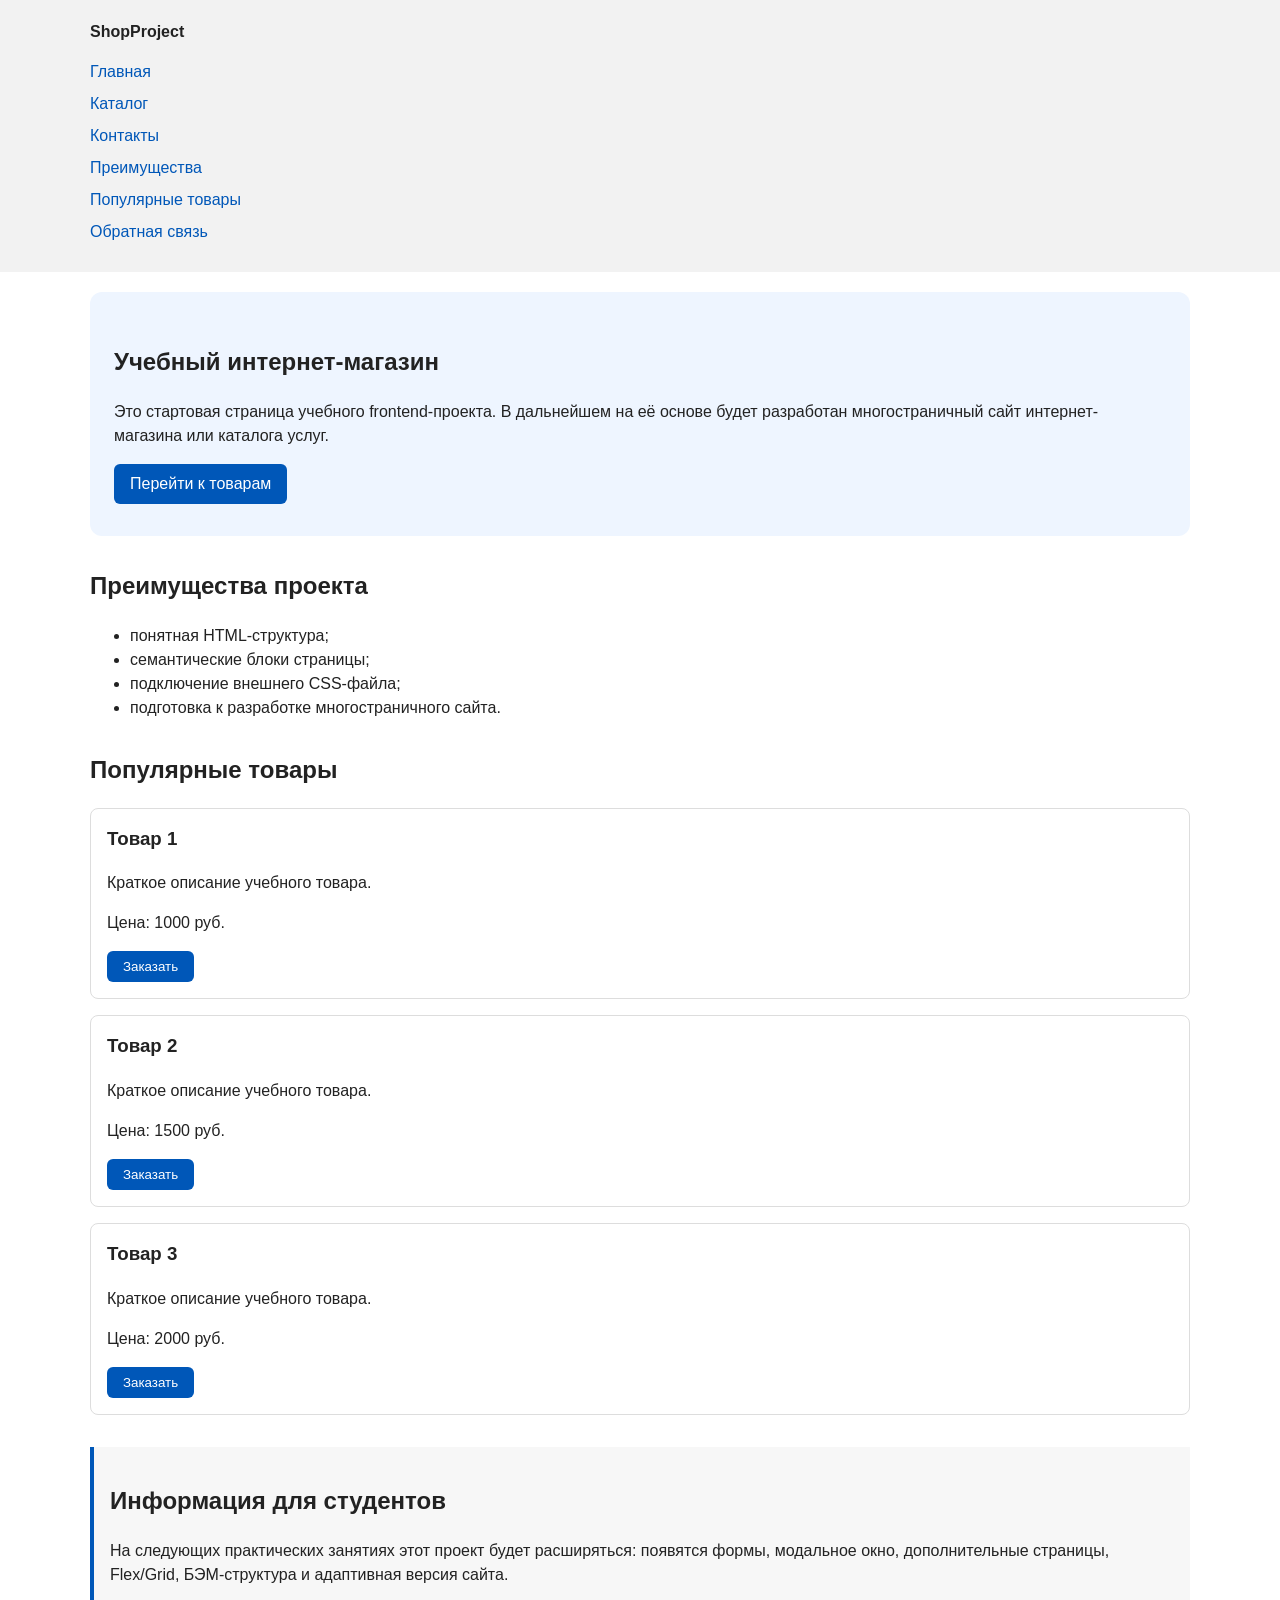
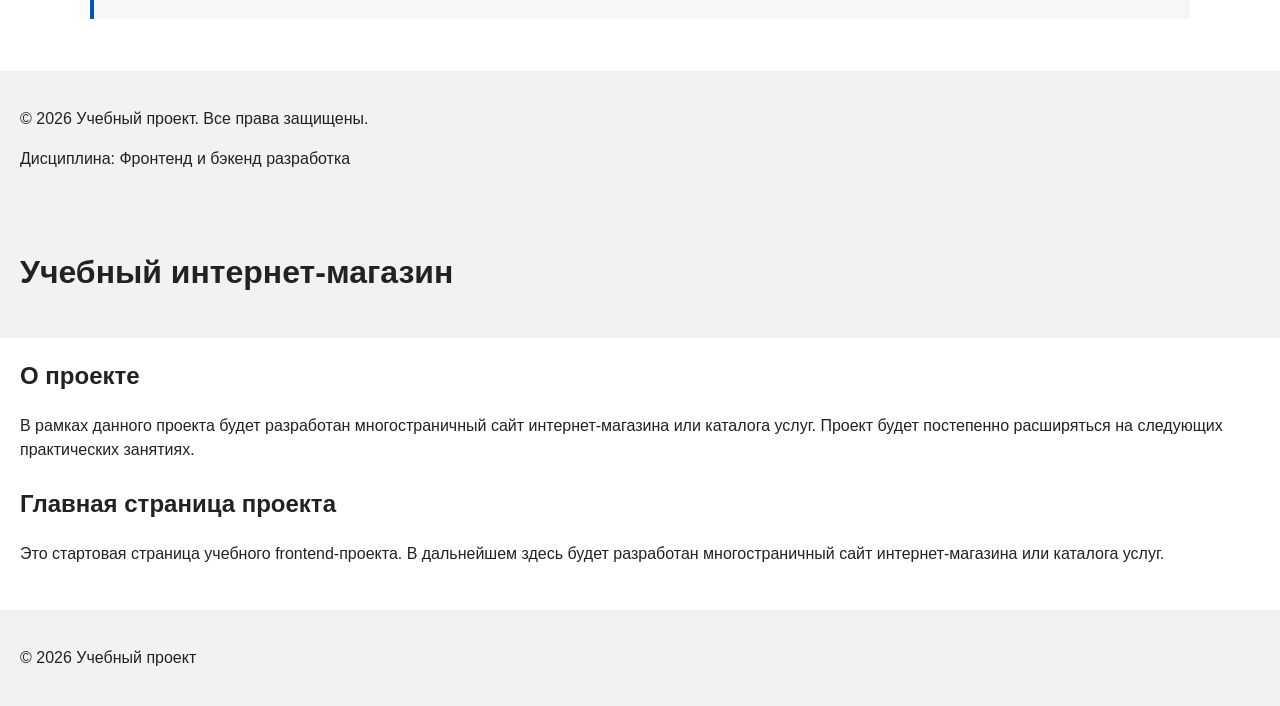
==== index.html @ 88dc31ee "feat: add multi-page structure navigation and anchors" ====
<!DOCTYPE html>
<html lang="ru">
<head>
  <meta charset="UTF-8">
  <meta name="viewport" content="width=device-width, initial-scale=1.0">
  <title>Каталог товаров</title>
  <link rel="stylesheet" href="css/style.css">
  <script src="js/main.js" defer></script>
</head>
<body>
  <header>
  <div class="site-header">
    <a class="site-logo" href="index.html">ShopProject</a>

    <nav class="site-nav" aria-label="Основная навигация">
      <ul class="site-nav__list">
        <li><a href="index.html">Главная</a></li>
        <li><a href="catalog.html">Каталог</a></li>
        <li><a href="contacts.html">Контакты</a></li>
        <li><a href="index.html#advantages">Преимущества</a></li>
        <li><a href="index.html#popular">Популярные товары</a></li>
        <li><a href="index.html#contacts">Обратная связь</a></li>
      </ul>
    </nav>

  </div>
</header>
<main>
  <!-- Основное содержимое страницы -->
   <section class="hero">
  <h1>Учебный интернет-магазин</h1>
  <p>
    Это стартовая страница учебного frontend-проекта.
    В дальнейшем на её основе будет разработан многостраничный сайт
    интернет-магазина или каталога услуг.
  </p>
  <a class="button" href="#popular">Перейти к товарам</a>
</section>
<section class="section" id="advantages">
  <h2>Преимущества проекта</h2>

  <ul class="advantages-list">
    <li>понятная HTML-структура;</li>
    <li>семантические блоки страницы;</li>
    <li>подключение внешнего CSS-файла;</li>
    <li>подготовка к разработке многостраничного сайта.</li>
  </ul>
</section>
<section class="section" id="popular">
  <h2>Популярные товары</h2>

  <article class="product-card">
    <h3>Товар 1</h3>
    <p>Краткое описание учебного товара.</p>
    <p>Цена: 1000 руб.</p>
    <button class="button product-card__button" type="button" data-product="Товар 1">
  Заказать
    </button>
  </article>

  <article class="product-card">
    <h3>Товар 2</h3>
    <p>Краткое описание учебного товара.</p>
    <p>Цена: 1500 руб.</p>
    <button class="button product-card__button" type="button" data-product="Товар 1">
  Заказать
    </button>
  </article>

  <article class="product-card">
    <h3>Товар 3</h3>
    <p>Краткое описание учебного товара.</p>
    <p>Цена: 2000 руб.</p>
    <button class="button product-card__button" type="button" data-product="Товар 1">
  Заказать
    </button>
  </article>
</section>
<aside class="aside-info">
  <h2>Информация для студентов</h2>
  <p>
    На следующих практических занятиях этот проект будет расширяться:
    появятся формы, модальное окно, дополнительные страницы, Flex/Grid,
    БЭМ-структура и адаптивная версия сайта.
  </p>
</aside>


</main>
<footer id="contacts">
  <p>&copy; 2026 Учебный проект. Все права защищены.</p>
  <p>Дисциплина: Фронтенд и бэкенд разработка</p>
</footer>

  <header>
    <h1>Учебный интернет-магазин</h1>
  </header>

  <main>
    
    <section>
  <h2>О проекте</h2>
  <p>
    В рамках данного проекта будет разработан многостраничный сайт
    интернет-магазина или каталога услуг. Проект будет постепенно
    расширяться на следующих практических занятиях.
  </p>
</section>

    <section>
      <h2>Главная страница проекта</h2>
      <p>
        Это стартовая страница учебного frontend-проекта.
        В дальнейшем здесь будет разработан многостраничный сайт
        интернет-магазина или каталога услуг.
      </p>
    </section>
  </main>

  <footer>
    <p>&copy; 2026 Учебный проект</p>
  </footer>
  <dialog class="order-dialog" id="order-dialog" aria-labelledby="order-dialog-title">
  <h2 id="order-dialog-title">Оформление заявки</h2>

  <form class="order-form" id="order-form" action="#" method="post" novalidate>
    <input id="selected-product" name="selected-product" type="hidden">

    <div class="form-field">
      <label for="order-name">Имя</label>
      <input
        id="order-name"
        name="name"
        type="text"
        placeholder="Введите ваше имя"
        minlength="2"
        autocomplete="given-name"
        required
      >
    </div>

    <div class="form-field">
      <label for="order-email">E-mail</label>
      <input
        id="order-email"
        name="email"
        type="email"
        placeholder="example@mail.ru"
        autocomplete="email"
        required
      >
    </div>

    <div class="form-field">
      <label for="order-phone">Телефон</label>
      <input
        id="order-phone"
        name="phone"
        type="tel"
        inputmode="tel"
        placeholder="+7 (900) 000-00-00"
        pattern="^\+7 \(\d{3}\) \d{3}-\d{2}-\d{2}$"
        required
      >
      <small>Формат: +7 (900) 000-00-00</small>
    </div>

    <div class="form-field">
      <label for="order-date">Дата связи</label>
      <input
        id="order-date"
        name="date"
        type="date"
      >
    </div>

    <div class="form-field">
      <label for="order-topic">Тема заявки</label>
      <select id="order-topic" name="topic" required>
        <option value="">Выберите тему</option>
        <option value="product">Заказ товара</option>
        <option value="consultation">Консультация</option>
        <option value="delivery">Доставка</option>
      </select>
    </div>

    <div class="form-field">
      <label for="order-comment">Комментарий</label>
      <textarea
        id="order-comment"
        name="comment"
        rows="4"
        placeholder="Укажите дополнительную информацию"
      ></textarea>
    </div>

    <div class="form-field form-field--checkbox">
      <label>
        <input
          id="order-agreement"
          name="agreement"
          type="checkbox"
          required
        >
        Я согласен на обработку данных
      </label>
    </div>

    <div class="form-actions">
      <button type="button" id="close-order-dialog">Закрыть</button>
      <button type="submit">Отправить заявку</button>
    </div>
  </form>
</dialog>

<p class="success-message" id="success-message" hidden>
  Форма успешно отправлена!
</p>

</body>
</html>
---- css/style.css ----
/* 
  Универсальное правило для всех элементов.
  border-box делает расчёт размеров более понятным:
  width включает content, padding и border.
*/
* {
  box-sizing: border-box;
}

/*
  Убираем стандартный внешний отступ браузера у body.
  Без этого вокруг страницы может появиться белая рамка.
*/
body {
  margin: 0;
  font-family: Arial, sans-serif;
  line-height: 1.5;
  color: #222222;
  background-color: #ffffff;
}
/*
  Задаём внутренние отступы для основных областей страницы.
  Это делает содержимое визуально отделённым от краёв окна браузера.
*/
header,
main,
footer {
  padding: var(--space-lg);
}

/*
  Оформляем шапку страницы.
  Пока используется простой светло-серый фон.
*/
header {
  background-color: var(--color-surface);
}

/*
  Оформляем подвал страницы тем же фоном,
  чтобы визуально отделить его от основного содержимого.
*/
footer {
  background-color: var(--color-surface);
}
/*
  Ограничиваем ширину содержимого шапки,
  чтобы оно не растягивалось слишком сильно на широких экранах.
*/
.site-header {
  max-width: 1100px;
  margin: 0 auto;
}

/*
  Оформляем текстовый логотип.
*/
.site-logo {
  font-weight: bold;
  text-decoration: none;
  color: #222222;
}

/*
  Убираем стандартные отступы и маркеры списка навигации.
*/
.site-nav__list {
  padding: 0;
  margin: 16px 0 0;
  list-style: none;
}

/*
  Добавляем расстояние между пунктами меню.
*/
.site-nav__list li {
  margin-bottom: 8px;
}

/*
  Оформляем ссылки меню.
*/
.site-nav__list a {
  color: #0057b8;
  text-decoration: none;
}

/*
  При наведении мыши подчёркиваем ссылку.
  Подробно состояния интерфейса будут рассмотрены в практической работе 1.7.
*/
.site-nav__list a:hover {
  text-decoration: underline;
}
/*
  Hero-блок — первый крупный блок страницы.
  Он визуально отделяется от остальных разделов фоном и отступами.
*/
.hero {
  max-width: 1100px;
  margin: 0 auto 32px;
  padding: 32px 20px;
  background-color: #eef5ff;
  border-radius: 12px;
}

/*
  Общий класс для разделов страницы.
*/
.section {
  max-width: 1100px;
  margin: 0 auto 32px;
}

/*
  Убираем лишний верхний отступ у заголовков разделов.
*/
.section h2 {
  margin-top: 0;
}
/*
  Карточка товара — самостоятельный блок.
  На следующих занятиях карточки будут доработаны и выстроены в сетку.
*/
.product-card {
  margin-bottom: var(--space-md);
  padding: var(--space-md);
  border: 1px solid var(--color-border);
  border-radius: var(--radius-md);
  background-color: var(--color-bg);
}

.product-card:hover {
  border-color: var(--color-primary);
}

.product-card h3 {
  margin-top: 0;
}


/*
  Убираем лишний верхний отступ у заголовка карточки.
*/
.product-card h3 {
  margin-top: 0;
}
/*
  Пока это обычная ссылка, но визуально она оформляется как кнопка.
*/
.button {
  display: inline-block;
  padding: var(--space-sm) var(--space-md);
  color: var(--color-white);
  background-color: var(--color-primary);
  text-decoration: none;
  border: none;
  border-radius: var(--radius-sm);
  cursor: pointer;
}

.button:hover {
  background-color: var(--color-primary-dark);
}

.button:focus-visible {
  outline: 2px solid var(--color-primary);
  outline-offset: 3px;
}

.button:disabled {
  opacity: 0.6;
  cursor: not-allowed;
}
/*
  Дополнительный информационный блок.
*/
.aside-info {
  max-width: var(--container-width);
  margin: 0 auto var(--space-xl);
  padding: var(--space-md);
  border-left: 4px solid var(--color-primary);
  background-color: var(--color-surface);
}




body {
  margin: 0;
  font-family: Arial, sans-serif;
  line-height: 1.5;
}

header,
main,
footer {
  padding: 20px;
}

header {
  background-color: #f2f2f2;
}

footer {
  background-color: #f2f2f2;
}
section {
  margin-bottom: 24px;
}

section h2 {
  margin-top: 0;
}
/*
  Модальное окно.
  Элемент dialog сам умеет открываться поверх страницы.
*/
.order-dialog {
  width: min(100% - 32px, 560px);
  padding: 24px;
  border: none;
  border-radius: 12px;
}

/*
  Затемнение фона за модальным окном.
*/
.order-dialog::backdrop {
  background-color: rgba(0, 0, 0, 0.5);
}

/*
  Поле формы.
  Каждый блок получает нижний отступ.
*/
.form-field {
  margin-bottom: 16px;
}

/*
  Подпись поля.
*/
.form-field label {
  display: block;
  margin-bottom: 6px;
}

/*
  Основные поля формы.
*/
.form-field input,
.form-field select,
.form-field textarea {
  width: 100%;
  padding: 10px 12px;
  border: 1px solid #cccccc;
  border-radius: 6px;
  font: inherit;
}

/*
  Checkbox не должен занимать всю ширину.
*/
.form-field input[type="checkbox"] {
  width: auto;
}

/*
  Подсказка под полем телефона.
*/
.form-field small {
  display: block;
  margin-top: 4px;
  color: #666666;
}

/*
  Видимый фокус для клавиатурной навигации.
*/
.form-field input:focus-visible,
.form-field select:focus-visible,
.form-field textarea:focus-visible,
.form-actions button:focus-visible {
  outline: 2px solid #0057b8;
  outline-offset: 2px;
}

/*
  Подсветка ошибочных полей.
  Атрибут aria-invalid будет добавляться через JavaScript.
*/
[aria-invalid="true"] {
  border-color: #b00020;
}

/*
  Кнопки формы.
*/
.form-actions {
  display: flex;
  gap: 12px;
  margin-top: 20px;
}

/*
  Сообщение об успешной отправке.
*/
.success-message {
  max-width: 1100px;
  margin: 24px auto;
  padding: 16px;
  border-left: 4px solid #168a2f;
  background-color: #eefaf0;
}
/* ===============================
   1. Переменные проекта
   =============================== */
   :root {
  /* Основные цвета проекта */
  --color-bg: #ffffff;
  --color-text: #222222;
  --color-muted: #666666;
  --color-primary: #0057b8;
  --color-primary-dark: #003f86;
  --color-border: #dddddd;
  --color-surface: #f7f7f7;
  --color-surface-accent: #eef5ff;
  --color-danger: #b00020;
  --color-success: #168a2f;
  --color-success-bg: #eefaf0;
  --color-white: #ffffff;

  /* Отступы */
  --space-xs: 4px;
  --space-sm: 8px;
  --space-md: 16px;
  --space-lg: 24px;
  --space-xl: 32px;

  /* Скругления */
  --radius-sm: 6px;
  --radius-md: 8px;
  --radius-lg: 12px;

  /* Размеры */
  --container-width: 1100px;
}


/* ===============================
   2. Базовые стили
   =============================== */
   * {
  box-sizing: border-box;
}

body {
  margin: 0;
  font-family: Arial, sans-serif;
  line-height: 1.5;
  color: var(--color-text);
  background-color: var(--color-bg);
}


/* ===============================
   3. Общие элементы интерфейса
   =============================== */
   a {
  color: var(--color-primary);
}

a:hover {
  color: var(--color-primary-dark);
}

a:focus-visible {
  outline: 2px solid var(--color-primary);
  outline-offset: 3px;
}


/* ===============================
   4. Компоненты страницы
   =============================== */
   .hero {
  max-width: var(--container-width);
  margin: 0 auto var(--space-xl);
  padding: var(--space-xl) var(--space-lg);
  background-color: var(--color-surface-accent);
  border-radius: var(--radius-lg);
}

.section {
  max-width: var(--container-width);
  margin: 0 auto var(--space-xl);
}

.section h2 {
  margin-top: 0;
}


/* ===============================
   5. Форма и модальное окно
   =============================== */
.order-dialog {
  width: min(100% - 32px, 560px);
  padding: var(--space-lg);
  border: none;
  border-radius: var(--radius-lg);
}

.order-dialog::backdrop {
  background-color: rgba(0, 0, 0, 0.5);
}

.form-field {
  margin-bottom: var(--space-md);
}

.form-field label {
  display: block;
  margin-bottom: var(--space-xs);
}

.form-field input,
.form-field select,
.form-field textarea {
  width: 100%;
  padding: 10px 12px;
  border: 1px solid var(--color-border);
  border-radius: var(--radius-sm);
  font: inherit;
}

.form-field input[type="checkbox"] {
  width: auto;
}

.form-field small {
  display: block;
  margin-top: var(--space-xs);
  color: var(--color-muted);
}
.form-field input:hover,
.form-field select:hover,
.form-field textarea:hover {
  border-color: var(--color-primary);
}

.form-field input:focus-visible,
.form-field select:focus-visible,
.form-field textarea:focus-visible,
.form-actions button:focus-visible {
  outline: 2px solid var(--color-primary);
  outline-offset: 3px;
}

[aria-invalid="true"] {
  border-color: var(--color-danger);
}
.success-message {
  max-width: var(--container-width);
  margin: var(--space-lg) auto;
  padding: var(--space-md);
  border-left: 4px solid var(--color-success);
  background-color: var(--color-success-bg);
}
.breadcrumbs {
  max-width: var(--container-width);
  margin: 0 auto var(--space-md);
  font-size: 14px;
  color: var(--color-muted);
}

.breadcrumbs a {
  color: var(--color-primary);
}

.breadcrumbs span::before {
  content: " / ";
  color: var(--color-muted);
}
html {
  scroll-behavior: smooth;
}
:target {
  outline: 2px dashed var(--color-primary);
  outline-offset: 4px;
}
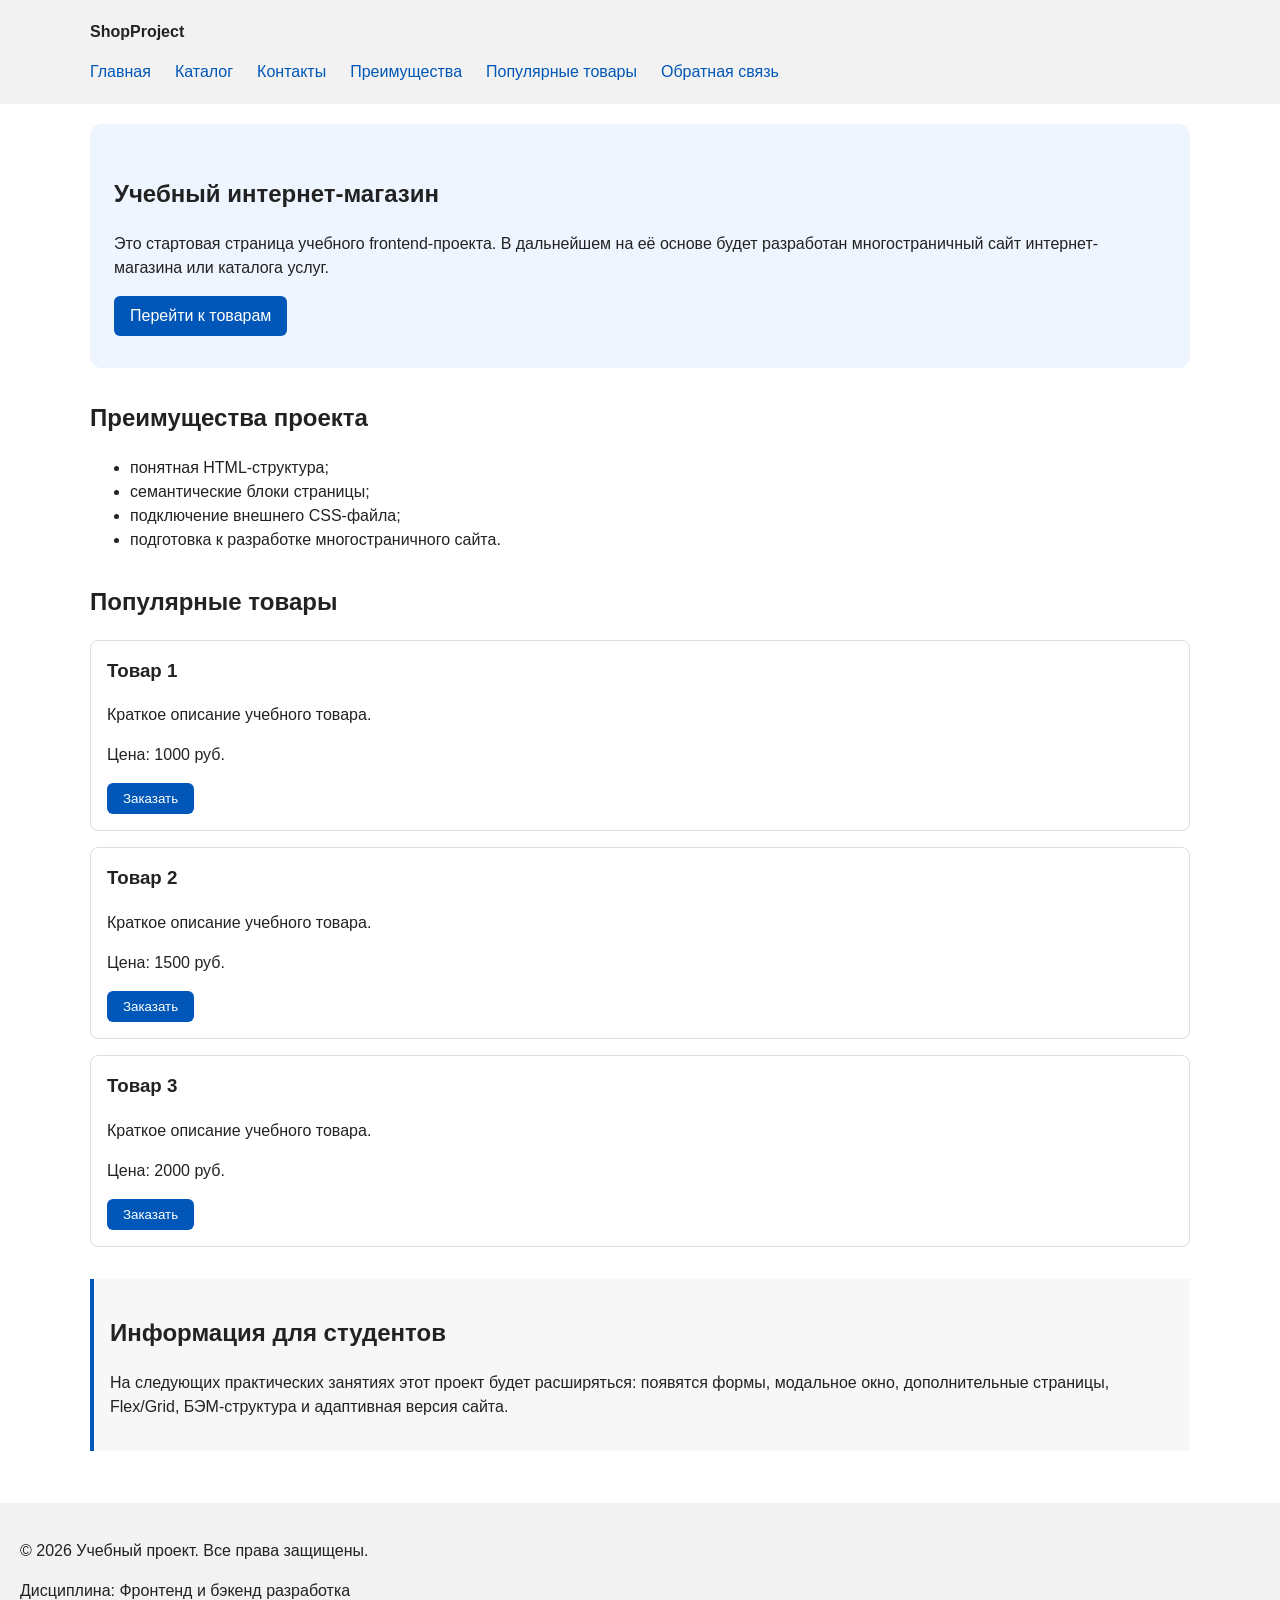
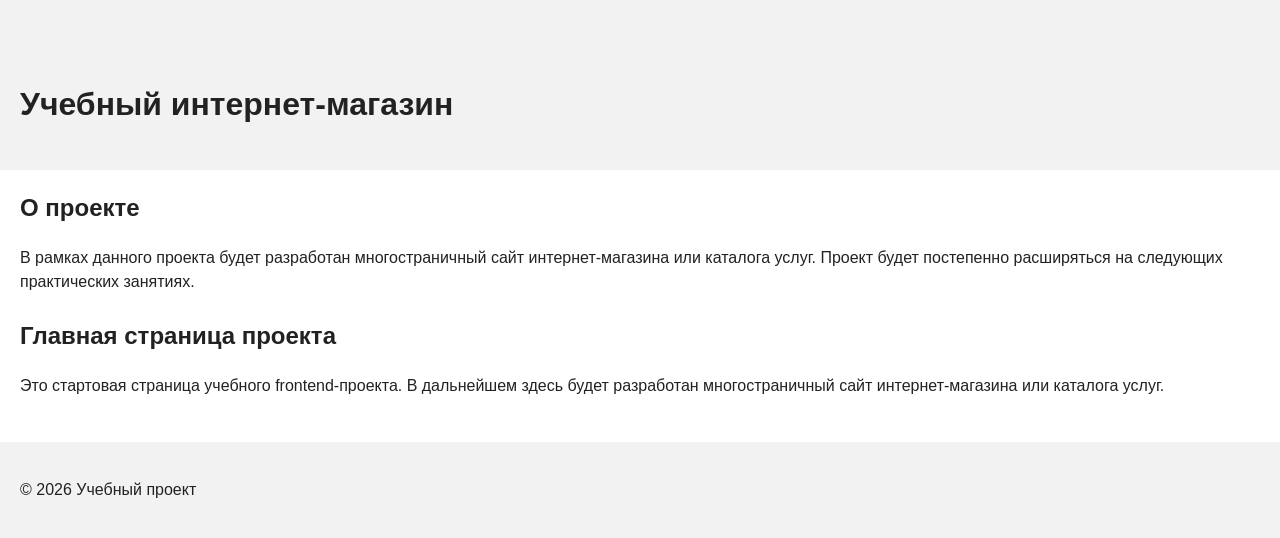
==== commit eb2acb52: "ИРИП" ====
--- a/index.html
+++ b/index.html
@@ -1,6 +1,11 @@
 <!DOCTYPE html>
 <html lang="ru">
 <head>
+  <meta property="og:type" content="website">
+  <meta property="og:title" content="Учебный интернет-магазин">
+  <meta property="og:description" content="Учебный frontend-проект интернет-магазина.">
+  <meta property="og:image" content="https://username.github.io/kr1-html-css-shop/images/preview.jpg">
+
   <meta charset="UTF-8">
   <meta name="viewport" content="width=device-width, initial-scale=1.0">
   <title>Каталог товаров</title>
--- a/css/style.css
+++ b/css/style.css
@@ -65,17 +65,13 @@
   Убираем стандартные отступы и маркеры списка навигации.
 */
 .site-nav__list {
+  display: flex;
+  gap: 24px;          /* расстояние между пунктами */
   padding: 0;
   margin: 16px 0 0;
   list-style: none;
 }
 
-/*
-  Добавляем расстояние между пунктами меню.
-*/
-.site-nav__list li {
-  margin-bottom: 8px;
-}
 
 /*
   Оформляем ссылки меню.
@@ -378,6 +374,7 @@
 a:focus-visible {
   outline: 2px solid var(--color-primary);
   outline-offset: 3px;
+  border-radius: var(--radius-sm);
 }
 
 
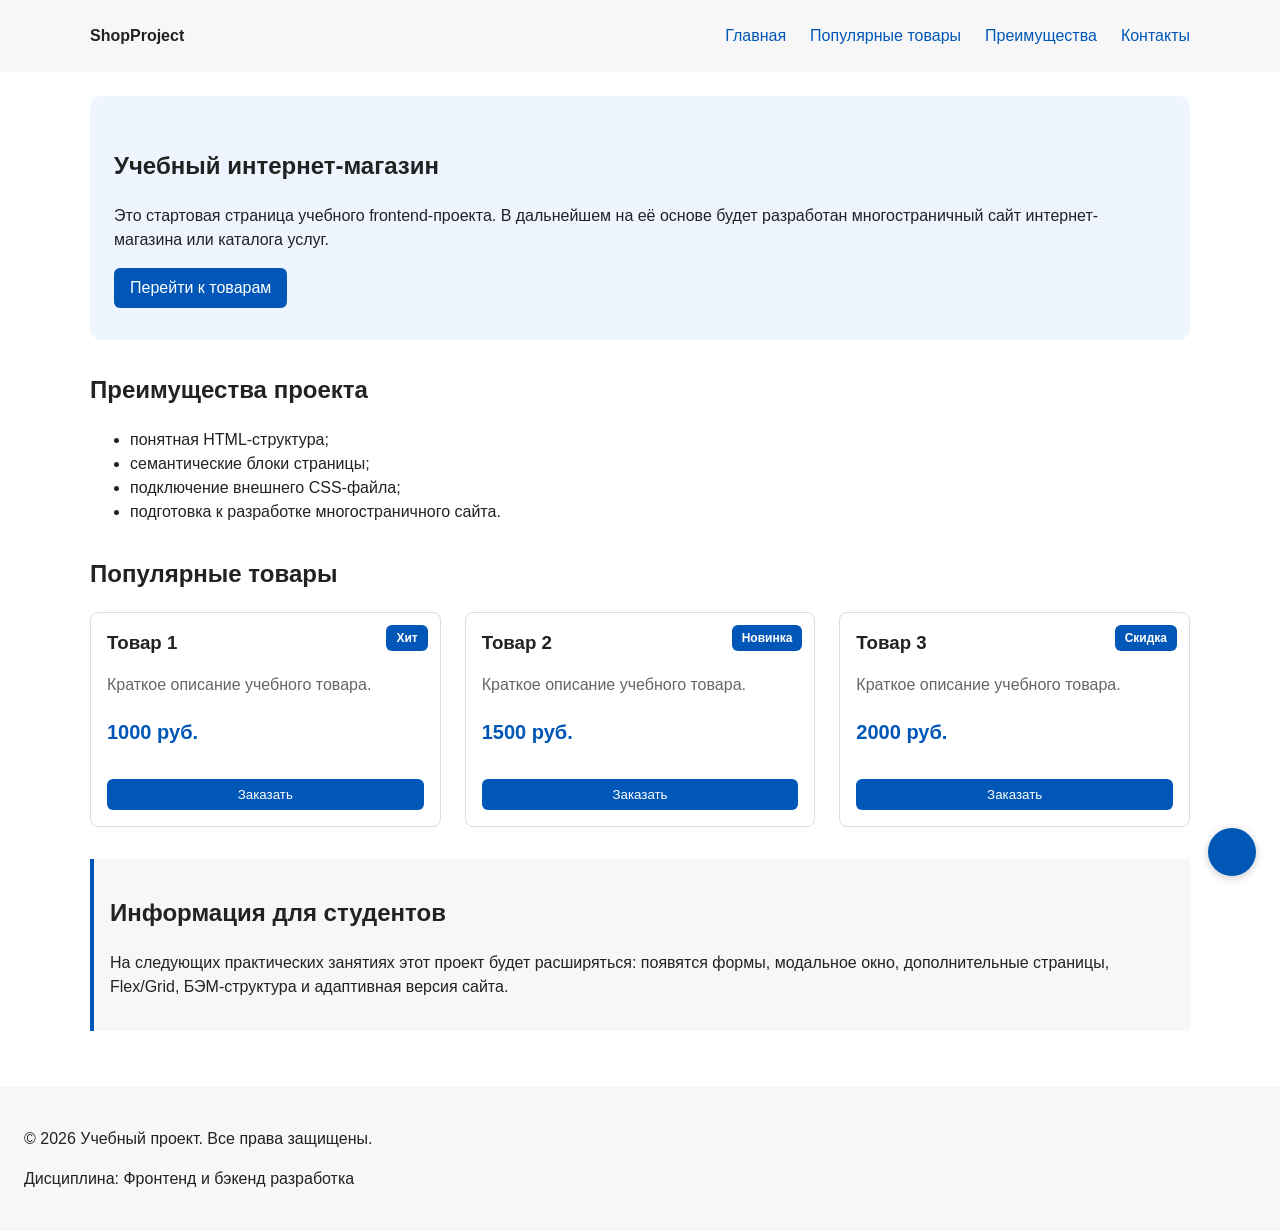
==== commit 54145e57: "feat: add positioning, Flex/Grid and BEM classes" ====
--- a/index.html
+++ b/index.html
@@ -1,182 +1,113 @@
 <!DOCTYPE html>
 <html lang="ru">
 <head>
-  <meta property="og:type" content="website">
-  <meta property="og:title" content="Учебный интернет-магазин">
-  <meta property="og:description" content="Учебный frontend-проект интернет-магазина.">
-  <meta property="og:image" content="https://username.github.io/kr1-html-css-shop/images/preview.jpg">
-
   <meta charset="UTF-8">
   <meta name="viewport" content="width=device-width, initial-scale=1.0">
-  <title>Каталог товаров</title>
+  <title>Учебный интернет-магазин</title>
   <link rel="stylesheet" href="css/style.css">
   <script src="js/main.js" defer></script>
 </head>
 <body>
   <header>
-  <div class="site-header">
-    <a class="site-logo" href="index.html">ShopProject</a>
-
-    <nav class="site-nav" aria-label="Основная навигация">
-      <ul class="site-nav__list">
-        <li><a href="index.html">Главная</a></li>
-        <li><a href="catalog.html">Каталог</a></li>
-        <li><a href="contacts.html">Контакты</a></li>
-        <li><a href="index.html#advantages">Преимущества</a></li>
-        <li><a href="index.html#popular">Популярные товары</a></li>
-        <li><a href="index.html#contacts">Обратная связь</a></li>
-      </ul>
-    </nav>
-
-  </div>
-</header>
-<main>
-  <!-- Основное содержимое страницы -->
-   <section class="hero">
-  <h1>Учебный интернет-магазин</h1>
-  <p>
-    Это стартовая страница учебного frontend-проекта.
-    В дальнейшем на её основе будет разработан многостраничный сайт
-    интернет-магазина или каталога услуг.
-  </p>
-  <a class="button" href="#popular">Перейти к товарам</a>
-</section>
-<section class="section" id="advantages">
-  <h2>Преимущества проекта</h2>
-
-  <ul class="advantages-list">
-    <li>понятная HTML-структура;</li>
-    <li>семантические блоки страницы;</li>
-    <li>подключение внешнего CSS-файла;</li>
-    <li>подготовка к разработке многостраничного сайта.</li>
-  </ul>
-</section>
-<section class="section" id="popular">
-  <h2>Популярные товары</h2>
-
-  <article class="product-card">
-    <h3>Товар 1</h3>
-    <p>Краткое описание учебного товара.</p>
-    <p>Цена: 1000 руб.</p>
-    <button class="button product-card__button" type="button" data-product="Товар 1">
-  Заказать
-    </button>
-  </article>
-
-  <article class="product-card">
-    <h3>Товар 2</h3>
-    <p>Краткое описание учебного товара.</p>
-    <p>Цена: 1500 руб.</p>
-    <button class="button product-card__button" type="button" data-product="Товар 1">
-  Заказать
-    </button>
-  </article>
-
-  <article class="product-card">
-    <h3>Товар 3</h3>
-    <p>Краткое описание учебного товара.</p>
-    <p>Цена: 2000 руб.</p>
-    <button class="button product-card__button" type="button" data-product="Товар 1">
-  Заказать
-    </button>
-  </article>
-</section>
-<aside class="aside-info">
-  <h2>Информация для студентов</h2>
-  <p>
-    На следующих практических занятиях этот проект будет расширяться:
-    появятся формы, модальное окно, дополнительные страницы, Flex/Grid,
-    БЭМ-структура и адаптивная версия сайта.
-  </p>
-</aside>
-
-
-</main>
-<footer id="contacts">
-  <p>&copy; 2026 Учебный проект. Все права защищены.</p>
-  <p>Дисциплина: Фронтенд и бэкенд разработка</p>
-</footer>
-
-  <header>
-    <h1>Учебный интернет-магазин</h1>
+    <div class="site-header">
+      <a class="site-logo" href="index.html">ShopProject</a>
+      <nav class="site-nav" aria-label="Основная навигация">
+        <ul class="site-nav__list">
+          <li><a href="index.html">Главная</a></li>
+          <li><a href="#popular">Популярные товары</a></li>
+          <li><a href="#advantages">Преимущества</a></li>
+          <li><a href="#contacts">Контакты</a></li>
+        </ul>
+      </nav>
+    </div>
   </header>
 
   <main>
-    
-    <section>
-  <h2>О проекте</h2>
-  <p>
-    В рамках данного проекта будет разработан многостраничный сайт
-    интернет-магазина или каталога услуг. Проект будет постепенно
-    расширяться на следующих практических занятиях.
-  </p>
+    <section class="hero">
+      <h1>Учебный интернет-магазин</h1>
+      <p>
+        Это стартовая страница учебного frontend-проекта.
+        В дальнейшем на её основе будет разработан многостраничный сайт
+        интернет-магазина или каталога услуг.
+      </p>
+      <a class="button" href="#popular">Перейти к товарам</a>
+    </section>
+
+    <section class="section" id="advantages">
+      <h2>Преимущества проекта</h2>
+      <ul class="advantages-list">
+        <li>понятная HTML-структура;</li>
+        <li>семантические блоки страницы;</li>
+        <li>подключение внешнего CSS-файла;</li>
+        <li>подготовка к разработке многостраничного сайта.</li>
+      </ul>
+    </section>
+
+    <section class="section" id="popular">
+  <h2>Популярные товары</h2>
+  <div class="products-grid">
+    <article class="product-card">
+      <div class="product-card__badge">Хит</div>
+      <h3 class="product-card__title">Товар 1</h3>
+      <p class="product-card__description">Краткое описание учебного товара.</p>
+      <p class="product-card__price">1000 руб.</p>
+      <button class="button product-card__button" type="button" data-product="Товар 1">Заказать</button>
+    </article>
+    <article class="product-card">
+      <div class="product-card__badge">Новинка</div>
+      <h3 class="product-card__title">Товар 2</h3>
+      <p class="product-card__description">Краткое описание учебного товара.</p>
+      <p class="product-card__price">1500 руб.</p>
+      <button class="button product-card__button" type="button" data-product="Товар 2">Заказать</button>
+    </article>
+    <article class="product-card">
+      <div class="product-card__badge">Скидка</div>
+      <h3 class="product-card__title">Товар 3</h3>
+      <p class="product-card__description">Краткое описание учебного товара.</p>
+      <p class="product-card__price">2000 руб.</p>
+      <button class="button product-card__button" type="button" data-product="Товар 3">Заказать</button>
+    </article>
+  </div>
 </section>
 
-    <section>
-      <h2>Главная страница проекта</h2>
+    <aside class="aside-info">
+      <h2>Информация для студентов</h2>
       <p>
-        Это стартовая страница учебного frontend-проекта.
-        В дальнейшем здесь будет разработан многостраничный сайт
-        интернет-магазина или каталога услуг.
+        На следующих практических занятиях этот проект будет расширяться:
+        появятся формы, модальное окно, дополнительные страницы, Flex/Grid,
+        БЭМ-структура и адаптивная версия сайта.
       </p>
-    </section>
+    </aside>
   </main>
 
-  <footer>
-    <p>&copy; 2026 Учебный проект</p>
+  <footer id="contacts">
+    <p>&copy; 2026 Учебный проект. Все права защищены.</p>
+    <p>Дисциплина: Фронтенд и бэкенд разработка</p>
   </footer>
   <dialog class="order-dialog" id="order-dialog" aria-labelledby="order-dialog-title">
   <h2 id="order-dialog-title">Оформление заявки</h2>
-
   <form class="order-form" id="order-form" action="#" method="post" novalidate>
     <input id="selected-product" name="selected-product" type="hidden">
 
     <div class="form-field">
       <label for="order-name">Имя</label>
-      <input
-        id="order-name"
-        name="name"
-        type="text"
-        placeholder="Введите ваше имя"
-        minlength="2"
-        autocomplete="given-name"
-        required
-      >
+      <input id="order-name" name="name" type="text" placeholder="Введите ваше имя" minlength="2" autocomplete="given-name" required>
     </div>
 
     <div class="form-field">
       <label for="order-email">E-mail</label>
-      <input
-        id="order-email"
-        name="email"
-        type="email"
-        placeholder="example@mail.ru"
-        autocomplete="email"
-        required
-      >
+      <input id="order-email" name="email" type="email" placeholder="example@mail.ru" autocomplete="email" required>
     </div>
 
     <div class="form-field">
       <label for="order-phone">Телефон</label>
-      <input
-        id="order-phone"
-        name="phone"
-        type="tel"
-        inputmode="tel"
-        placeholder="+7 (900) 000-00-00"
-        pattern="^\+7 \(\d{3}\) \d{3}-\d{2}-\d{2}$"
-        required
-      >
+      <input id="order-phone" name="phone" type="tel" inputmode="tel" placeholder="+7 (900) 000-00-00" pattern="^\+7 \(\d{3}\) \d{3}-\d{2}-\d{2}$" required>
       <small>Формат: +7 (900) 000-00-00</small>
     </div>
 
     <div class="form-field">
       <label for="order-date">Дата связи</label>
-      <input
-        id="order-date"
-        name="date"
-        type="date"
-      >
+      <input id="order-date" name="date" type="date">
     </div>
 
     <div class="form-field">
@@ -191,22 +122,12 @@
 
     <div class="form-field">
       <label for="order-comment">Комментарий</label>
-      <textarea
-        id="order-comment"
-        name="comment"
-        rows="4"
-        placeholder="Укажите дополнительную информацию"
-      ></textarea>
+      <textarea id="order-comment" name="comment" rows="4" placeholder="Укажите дополнительную информацию"></textarea>
     </div>
 
     <div class="form-field form-field--checkbox">
       <label>
-        <input
-          id="order-agreement"
-          name="agreement"
-          type="checkbox"
-          required
-        >
+        <input id="order-agreement" name="agreement" type="checkbox" required>
         Я согласен на обработку данных
       </label>
     </div>
@@ -221,6 +142,6 @@
 <p class="success-message" id="success-message" hidden>
   Форма успешно отправлена!
 </p>
-
+<button class="scroll-top-button" id="scroll-top-button" type="button" aria-label="Наверх"></button>
 </body>
-</html>
+</html>
--- a/css/style.css
+++ b/css/style.css
@@ -1,318 +1,5 @@
-/* 
-  Универсальное правило для всех элементов.
-  border-box делает расчёт размеров более понятным:
-  width включает content, padding и border.
-*/
-* {
-  box-sizing: border-box;
-}
-
-/*
-  Убираем стандартный внешний отступ браузера у body.
-  Без этого вокруг страницы может появиться белая рамка.
-*/
-body {
-  margin: 0;
-  font-family: Arial, sans-serif;
-  line-height: 1.5;
-  color: #222222;
-  background-color: #ffffff;
-}
-/*
-  Задаём внутренние отступы для основных областей страницы.
-  Это делает содержимое визуально отделённым от краёв окна браузера.
-*/
-header,
-main,
-footer {
-  padding: var(--space-lg);
-}
-
-/*
-  Оформляем шапку страницы.
-  Пока используется простой светло-серый фон.
-*/
-header {
-  background-color: var(--color-surface);
-}
-
-/*
-  Оформляем подвал страницы тем же фоном,
-  чтобы визуально отделить его от основного содержимого.
-*/
-footer {
-  background-color: var(--color-surface);
-}
-/*
-  Ограничиваем ширину содержимого шапки,
-  чтобы оно не растягивалось слишком сильно на широких экранах.
-*/
-.site-header {
-  max-width: 1100px;
-  margin: 0 auto;
-}
-
-/*
-  Оформляем текстовый логотип.
-*/
-.site-logo {
-  font-weight: bold;
-  text-decoration: none;
-  color: #222222;
-}
-
-/*
-  Убираем стандартные отступы и маркеры списка навигации.
-*/
-.site-nav__list {
-  display: flex;
-  gap: 24px;          /* расстояние между пунктами */
-  padding: 0;
-  margin: 16px 0 0;
-  list-style: none;
-}
-
-
-/*
-  Оформляем ссылки меню.
-*/
-.site-nav__list a {
-  color: #0057b8;
-  text-decoration: none;
-}
-
-/*
-  При наведении мыши подчёркиваем ссылку.
-  Подробно состояния интерфейса будут рассмотрены в практической работе 1.7.
-*/
-.site-nav__list a:hover {
-  text-decoration: underline;
-}
-/*
-  Hero-блок — первый крупный блок страницы.
-  Он визуально отделяется от остальных разделов фоном и отступами.
-*/
-.hero {
-  max-width: 1100px;
-  margin: 0 auto 32px;
-  padding: 32px 20px;
-  background-color: #eef5ff;
-  border-radius: 12px;
-}
-
-/*
-  Общий класс для разделов страницы.
-*/
-.section {
-  max-width: 1100px;
-  margin: 0 auto 32px;
-}
-
-/*
-  Убираем лишний верхний отступ у заголовков разделов.
-*/
-.section h2 {
-  margin-top: 0;
-}
-/*
-  Карточка товара — самостоятельный блок.
-  На следующих занятиях карточки будут доработаны и выстроены в сетку.
-*/
-.product-card {
-  margin-bottom: var(--space-md);
-  padding: var(--space-md);
-  border: 1px solid var(--color-border);
-  border-radius: var(--radius-md);
-  background-color: var(--color-bg);
-}
-
-.product-card:hover {
-  border-color: var(--color-primary);
-}
-
-.product-card h3 {
-  margin-top: 0;
-}
-
-
-/*
-  Убираем лишний верхний отступ у заголовка карточки.
-*/
-.product-card h3 {
-  margin-top: 0;
-}
-/*
-  Пока это обычная ссылка, но визуально она оформляется как кнопка.
-*/
-.button {
-  display: inline-block;
-  padding: var(--space-sm) var(--space-md);
-  color: var(--color-white);
-  background-color: var(--color-primary);
-  text-decoration: none;
-  border: none;
-  border-radius: var(--radius-sm);
-  cursor: pointer;
-}
-
-.button:hover {
-  background-color: var(--color-primary-dark);
-}
-
-.button:focus-visible {
-  outline: 2px solid var(--color-primary);
-  outline-offset: 3px;
-}
-
-.button:disabled {
-  opacity: 0.6;
-  cursor: not-allowed;
-}
-/*
-  Дополнительный информационный блок.
-*/
-.aside-info {
-  max-width: var(--container-width);
-  margin: 0 auto var(--space-xl);
-  padding: var(--space-md);
-  border-left: 4px solid var(--color-primary);
-  background-color: var(--color-surface);
-}
-
-
-
-
-body {
-  margin: 0;
-  font-family: Arial, sans-serif;
-  line-height: 1.5;
-}
-
-header,
-main,
-footer {
-  padding: 20px;
-}
-
-header {
-  background-color: #f2f2f2;
-}
-
-footer {
-  background-color: #f2f2f2;
-}
-section {
-  margin-bottom: 24px;
-}
-
-section h2 {
-  margin-top: 0;
-}
-/*
-  Модальное окно.
-  Элемент dialog сам умеет открываться поверх страницы.
-*/
-.order-dialog {
-  width: min(100% - 32px, 560px);
-  padding: 24px;
-  border: none;
-  border-radius: 12px;
-}
-
-/*
-  Затемнение фона за модальным окном.
-*/
-.order-dialog::backdrop {
-  background-color: rgba(0, 0, 0, 0.5);
-}
-
-/*
-  Поле формы.
-  Каждый блок получает нижний отступ.
-*/
-.form-field {
-  margin-bottom: 16px;
-}
-
-/*
-  Подпись поля.
-*/
-.form-field label {
-  display: block;
-  margin-bottom: 6px;
-}
-
-/*
-  Основные поля формы.
-*/
-.form-field input,
-.form-field select,
-.form-field textarea {
-  width: 100%;
-  padding: 10px 12px;
-  border: 1px solid #cccccc;
-  border-radius: 6px;
-  font: inherit;
-}
-
-/*
-  Checkbox не должен занимать всю ширину.
-*/
-.form-field input[type="checkbox"] {
-  width: auto;
-}
-
-/*
-  Подсказка под полем телефона.
-*/
-.form-field small {
-  display: block;
-  margin-top: 4px;
-  color: #666666;
-}
-
-/*
-  Видимый фокус для клавиатурной навигации.
-*/
-.form-field input:focus-visible,
-.form-field select:focus-visible,
-.form-field textarea:focus-visible,
-.form-actions button:focus-visible {
-  outline: 2px solid #0057b8;
-  outline-offset: 2px;
-}
-
-/*
-  Подсветка ошибочных полей.
-  Атрибут aria-invalid будет добавляться через JavaScript.
-*/
-[aria-invalid="true"] {
-  border-color: #b00020;
-}
-
-/*
-  Кнопки формы.
-*/
-.form-actions {
-  display: flex;
-  gap: 12px;
-  margin-top: 20px;
-}
-
-/*
-  Сообщение об успешной отправке.
-*/
-.success-message {
-  max-width: 1100px;
-  margin: 24px auto;
-  padding: 16px;
-  border-left: 4px solid #168a2f;
-  background-color: #eefaf0;
-}
-/* ===============================
-   1. Переменные проекта
-   =============================== */
-   :root {
+
+:root {
   /* Основные цвета проекта */
   --color-bg: #ffffff;
   --color-text: #222222;
@@ -326,28 +13,27 @@
   --color-success: #168a2f;
   --color-success-bg: #eefaf0;
   --color-white: #ffffff;
-
+  
   /* Отступы */
   --space-xs: 4px;
   --space-sm: 8px;
   --space-md: 16px;
   --space-lg: 24px;
   --space-xl: 32px;
-
+  
   /* Скругления */
   --radius-sm: 6px;
   --radius-md: 8px;
   --radius-lg: 12px;
-
+  
   /* Размеры */
   --container-width: 1100px;
 }
-
 
 /* ===============================
    2. Базовые стили
    =============================== */
-   * {
+* {
   box-sizing: border-box;
 }
 
@@ -359,11 +45,24 @@
   background-color: var(--color-bg);
 }
 
+header,
+main,
+footer {
+  padding: var(--space-lg);
+}
+
+header {
+  background-color: var(--color-surface);
+}
+
+footer {
+  background-color: var(--color-surface);
+}
 
 /* ===============================
    3. Общие элементы интерфейса
    =============================== */
-   a {
+a {
   color: var(--color-primary);
 }
 
@@ -374,14 +73,83 @@
 a:focus-visible {
   outline: 2px solid var(--color-primary);
   outline-offset: 3px;
+}
+
+.button {
+  display: inline-block;
+  padding: var(--space-sm) var(--space-md);
+  color: var(--color-white);
+  background-color: var(--color-primary);
+  text-decoration: none;
+  border: none;
   border-radius: var(--radius-sm);
-}
-
+  cursor: pointer;
+}
+
+.button:hover {
+  background-color: var(--color-primary-dark);
+}
+
+.button:focus-visible {
+  outline: 2px solid var(--color-primary);
+  outline-offset: 3px;
+}
+
+.button:disabled {
+  opacity: 0.6;
+  cursor: not-allowed;
+}
 
 /* ===============================
    4. Компоненты страницы
    =============================== */
-   .hero {
+.site-header {
+  max-width: var(--container-width);
+  margin: 0 auto;
+  display: flex;
+  align-items: center;
+  justify-content: space-between;
+}
+
+.site-logo {
+  font-weight: bold;
+  text-decoration: none;
+  color: var(--color-text);
+}
+
+/* Шапка на Flexbox */
+.site-header {
+  max-width: var(--container-width);
+  margin: 0 auto;
+  display: flex;
+  align-items: center;
+  justify-content: space-between;
+  flex-wrap: wrap;
+  gap: var(--space-md);
+}
+
+.site-nav__list {
+  display: flex;
+  gap: var(--space-lg);
+  padding: 0;
+  margin: 0;
+  list-style: none;
+}
+
+.site-nav__list li {
+  margin-bottom: 0;
+}
+
+.site-nav__list a {
+  color: var(--color-primary);
+  text-decoration: none;
+}
+
+.site-nav__list a:hover {
+  text-decoration: underline;
+}
+
+.hero {
   max-width: var(--container-width);
   margin: 0 auto var(--space-xl);
   padding: var(--space-xl) var(--space-lg);
@@ -398,6 +166,29 @@
   margin-top: 0;
 }
 
+.product-card {
+  margin-bottom: var(--space-md);
+  padding: var(--space-md);
+  border: 1px solid var(--color-border);
+  border-radius: var(--radius-md);
+  background-color: var(--color-bg);
+}
+
+.product-card:hover {
+  border-color: var(--color-primary);
+}
+
+.product-card h3 {
+  margin-top: 0;
+}
+
+.aside-info {
+  max-width: var(--container-width);
+  margin: 0 auto var(--space-xl);
+  padding: var(--space-md);
+  border-left: 4px solid var(--color-primary);
+  background-color: var(--color-surface);
+}
 
 /* ===============================
    5. Форма и модальное окно
@@ -441,6 +232,7 @@
   margin-top: var(--space-xs);
   color: var(--color-muted);
 }
+
 .form-field input:hover,
 .form-field select:hover,
 .form-field textarea:hover {
@@ -458,6 +250,13 @@
 [aria-invalid="true"] {
   border-color: var(--color-danger);
 }
+
+.form-actions {
+  display: flex;
+  gap: var(--space-md);
+  margin-top: var(--space-lg);
+}
+
 .success-message {
   max-width: var(--container-width);
   margin: var(--space-lg) auto;
@@ -465,25 +264,104 @@
   border-left: 4px solid var(--color-success);
   background-color: var(--color-success-bg);
 }
-.breadcrumbs {
-  max-width: var(--container-width);
-  margin: 0 auto var(--space-md);
-  font-size: 14px;
+
+.product-card__button {
+  margin-top: var(--space-md);
+  cursor: pointer;
+  border: none;
+}
+/* Сетка карточек на CSS Grid */
+.products-grid {
+  display: grid;
+  grid-template-columns: repeat(auto-fit, minmax(250px, 1fr));
+  gap: var(--space-lg);
+  max-width: var(--container-width);
+  margin: 0 auto var(--space-xl);
+}
+
+.product-card {
+  margin-bottom: 0; /* убираем старый отступ, теперь gap в grid */
+}
+
+/* БЭМ: Блок product-card */
+.product-card {
+  position: relative; /* для ПУНКТА 13! */
+  padding: var(--space-md);
+  border: 1px solid var(--color-border);
+  border-radius: var(--radius-md);
+  background-color: var(--color-bg);
+  transition: transform 0.2s, box-shadow 0.2s;
+}
+
+.product-card:hover {
+  transform: translateY(-4px);
+  box-shadow: 0 4px 12px rgba(0, 0, 0, 0.1);
+  border-color: var(--color-primary);
+}
+
+/* БЭМ: Элемент __badge */
+.product-card__badge {
+  position: absolute; /* для ПУНКТА 13! */
+  top: 12px;
+  right: 12px;
+  padding: 4px 10px;
+  background-color: var(--color-primary);
+  color: var(--color-white);
+  font-size: 12px;
+  font-weight: bold;
+  border-radius: var(--radius-sm);
+}
+
+/* БЭМ: Элемент __title */
+.product-card__title {
+  margin-top: 0;
+  margin-bottom: var(--space-sm);
+  color: var(--color-text);
+}
+
+/* БЭМ: Элемент __description */
+.product-card__description {
   color: var(--color-muted);
-}
-
-.breadcrumbs a {
+  margin-bottom: var(--space-sm);
+}
+
+/* БЭМ: Элемент __price */
+.product-card__price {
+  font-size: 20px;
+  font-weight: bold;
   color: var(--color-primary);
-}
-
-.breadcrumbs span::before {
-  content: " / ";
-  color: var(--color-muted);
-}
-html {
-  scroll-behavior: smooth;
-}
-:target {
-  outline: 2px dashed var(--color-primary);
-  outline-offset: 4px;
-}
+  margin-bottom: var(--space-md);
+}
+
+/* БЭМ: Элемент __button */
+.product-card__button {
+  width: 100%;
+  cursor: pointer;
+  border: none;
+}
+
+/* Позиционирование: fixed — кнопка всегда видна в правом нижнем углу */
+.scroll-top-button {
+  position: fixed;
+  bottom: 24px;
+  right: 24px;
+  width: 48px;
+  height: 48px;
+  border: none;
+  border-radius: 50%;
+  background-color: var(--color-primary);
+  color: var(--color-white);
+  font-size: 20px;
+  cursor: pointer;
+  box-shadow: 0 2px 8px rgba(0, 0, 0, 0.2);
+  z-index: 100;
+}
+
+.scroll-top-button:hover {
+  background-color: var(--color-primary-dark);
+}
+
+.scroll-top-button:focus-visible {
+  outline: 2px solid var(--color-primary);
+  outline-offset: 3px;
+}
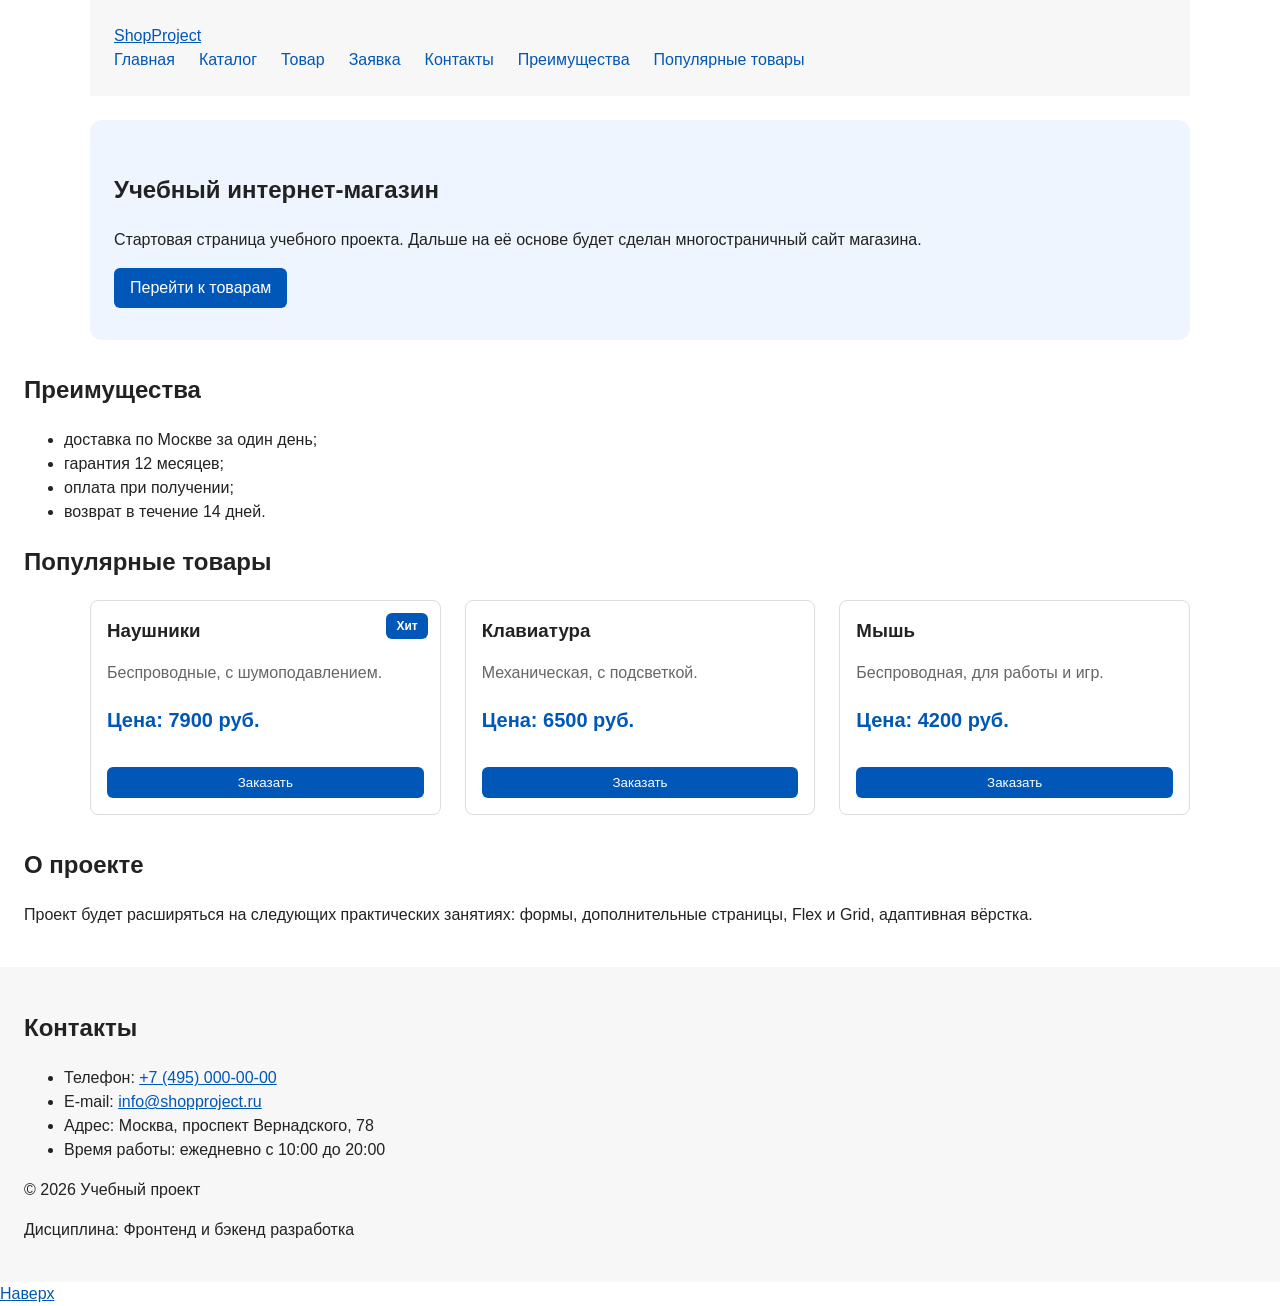
==== commit 75854f30: "feat: update index.html structure" ====
--- a/index.html
+++ b/index.html
@@ -1,147 +1,199 @@
 <!DOCTYPE html>
 <html lang="ru">
 <head>
-  <meta charset="UTF-8">
-  <meta name="viewport" content="width=device-width, initial-scale=1.0">
-  <title>Учебный интернет-магазин</title>
-  <link rel="stylesheet" href="css/style.css">
-  <script src="js/main.js" defer></script>
+    <meta charset="UTF-8">
+    <meta name="viewport" content="width=device-width, initial-scale=1.0">
+    <meta name="description" content="Главная страница учебного интернет-магазина: популярные товары, преимущества и заявка.">
+    <title>Главная - Учебный интернет-магазин</title>
+    <link rel="stylesheet" href="css/style.css">
+    <script src="js/main.js" defer></script>
 </head>
-<body>
-  <header>
-    <div class="site-header">
-      <a class="site-logo" href="index.html">ShopProject</a>
-      <nav class="site-nav" aria-label="Основная навигация">
-        <ul class="site-nav__list">
-          <li><a href="index.html">Главная</a></li>
-          <li><a href="#popular">Популярные товары</a></li>
-          <li><a href="#advantages">Преимущества</a></li>
-          <li><a href="#contacts">Контакты</a></li>
-        </ul>
-      </nav>
+<body id="top">
+<header class="site-header">
+    <div class="site-header__inner">
+        <a class="site-header__logo" href="index.html">ShopProject</a>
+        <nav class="site-nav" aria-label="Основная навигация">
+            <ul class="site-nav__list">
+                <li class="site-nav__item"><a class="site-nav__link site-nav__link--active" href="index.html">Главная</a></li>
+                <li class="site-nav__item"><a class="site-nav__link" href="catalog.html">Каталог</a></li>
+                <li class="site-nav__item"><a class="site-nav__link" href="product.html">Товар</a></li>
+                <li class="site-nav__item"><a class="site-nav__link" href="order.html">Заявка</a></li>
+                <li class="site-nav__item"><a class="site-nav__link" href="contacts.html">Контакты</a></li>
+                <li class="site-nav__item"><a class="site-nav__link" href="index.html#advantages">Преимущества</a></li>
+                <li class="site-nav__item"><a class="site-nav__link" href="index.html#popular">Популярные товары</a></li>
+            </ul>
+        </nav>
     </div>
-  </header>
+</header>
 
-  <main>
+<main class="page">
     <section class="hero">
-      <h1>Учебный интернет-магазин</h1>
-      <p>
-        Это стартовая страница учебного frontend-проекта.
-        В дальнейшем на её основе будет разработан многостраничный сайт
-        интернет-магазина или каталога услуг.
-      </p>
-      <a class="button" href="#popular">Перейти к товарам</a>
+        <h1 class="hero__title">Учебный интернет-магазин</h1>
+        <p class="hero__text">
+            Стартовая страница учебного проекта. Дальше на её основе
+            будет сделан многостраничный сайт магазина.
+        </p>
+        <a class="button button--primary hero__button" href="#popular">Перейти к товарам</a>
     </section>
 
-    <section class="section" id="advantages">
-      <h2>Преимущества проекта</h2>
-      <ul class="advantages-list">
-        <li>понятная HTML-структура;</li>
-        <li>семантические блоки страницы;</li>
-        <li>подключение внешнего CSS-файла;</li>
-        <li>подготовка к разработке многостраничного сайта.</li>
-      </ul>
+    <section class="advantages" id="advantages">
+        <h2 class="advantages__title">Преимущества</h2>
+        <ul class="advantages__list">
+            <li class="advantages__item">доставка по Москве за один день;</li>
+            <li class="advantages__item">гарантия 12 месяцев;</li>
+            <li class="advantages__item">оплата при получении;</li>
+            <li class="advantages__item">возврат в течение 14 дней.</li>
+        </ul>
     </section>
 
-    <section class="section" id="popular">
-  <h2>Популярные товары</h2>
-  <div class="products-grid">
-    <article class="product-card">
-      <div class="product-card__badge">Хит</div>
-      <h3 class="product-card__title">Товар 1</h3>
-      <p class="product-card__description">Краткое описание учебного товара.</p>
-      <p class="product-card__price">1000 руб.</p>
-      <button class="button product-card__button" type="button" data-product="Товар 1">Заказать</button>
-    </article>
-    <article class="product-card">
-      <div class="product-card__badge">Новинка</div>
-      <h3 class="product-card__title">Товар 2</h3>
-      <p class="product-card__description">Краткое описание учебного товара.</p>
-      <p class="product-card__price">1500 руб.</p>
-      <button class="button product-card__button" type="button" data-product="Товар 2">Заказать</button>
-    </article>
-    <article class="product-card">
-      <div class="product-card__badge">Скидка</div>
-      <h3 class="product-card__title">Товар 3</h3>
-      <p class="product-card__description">Краткое описание учебного товара.</p>
-      <p class="product-card__price">2000 руб.</p>
-      <button class="button product-card__button" type="button" data-product="Товар 3">Заказать</button>
-    </article>
-  </div>
-</section>
+    <section class="products" id="popular">
+        <h2 class="products__title">Популярные товары</h2>
 
-    <aside class="aside-info">
-      <h2>Информация для студентов</h2>
-      <p>
-        На следующих практических занятиях этот проект будет расширяться:
-        появятся формы, модальное окно, дополнительные страницы, Flex/Grid,
-        БЭМ-структура и адаптивная версия сайта.
-      </p>
+        <div class="products-grid">
+            <article class="product-card product-card--featured">
+                <span class="product-card__badge">Хит</span>
+                <h3 class="product-card__title">Наушники</h3>
+                <p class="product-card__description">Беспроводные, с шумоподавлением.</p>
+                <p class="product-card__price">Цена: 7900 руб.</p>
+                <button class="button button--primary product-card__button" type="button" data-product="Наушники">
+                    Заказать
+                </button>
+            </article>
+
+            <article class="product-card">
+                <h3 class="product-card__title">Клавиатура</h3>
+                <p class="product-card__description">Механическая, с подсветкой.</p>
+                <p class="product-card__price">Цена: 6500 руб.</p>
+                <button class="button button--primary product-card__button" type="button" data-product="Клавиатура">
+                    Заказать
+                </button>
+            </article>
+
+            <article class="product-card">
+                <h3 class="product-card__title">Мышь</h3>
+                <p class="product-card__description">Беспроводная, для работы и игр.</p>
+                <p class="product-card__price">Цена: 4200 руб.</p>
+                <button class="button button--primary product-card__button" type="button" data-product="Мышь">
+                    Заказать
+                </button>
+            </article>
+    
+        </div>
+
+    </section>
+
+    <p class="success-message" id="success-message" hidden>
+        Форма успешно отправлена!
+    </p>
+
+    <aside class="about">
+        <h2 class="about__title">О проекте</h2>
+        <p class="about__text">
+            Проект будет расширяться на следующих практических занятиях:
+            формы, дополнительные страницы, Flex и Grid, адаптивная вёрстка.
+        </p>
     </aside>
-  </main>
+</main>
 
-  <footer id="contacts">
-    <p>&copy; 2026 Учебный проект. Все права защищены.</p>
-    <p>Дисциплина: Фронтенд и бэкенд разработка</p>
-  </footer>
-  <dialog class="order-dialog" id="order-dialog" aria-labelledby="order-dialog-title">
-  <h2 id="order-dialog-title">Оформление заявки</h2>
-  <form class="order-form" id="order-form" action="#" method="post" novalidate>
-    <input id="selected-product" name="selected-product" type="hidden">
+<footer class="site-footer" id="contacts">
+    <h2 class="site-footer__title">Контакты</h2>
+    <ul class="contacts">
+        <li class="contacts__item">Телефон: <a class="contacts__link" href="tel:+74950000000">+7 (495) 000-00-00</a></li>
+        <li class="contacts__item">E-mail: <a class="contacts__link" href="mailto:info@shopproject.ru">info@shopproject.ru</a></li>
+        <li class="contacts__item">Адрес: Москва, проспект Вернадского, 78</li>
+        <li class="contacts__item">Время работы: ежедневно с 10:00 до 20:00</li>
+    </ul>
+    <p class="site-footer__text">&copy; 2026 Учебный проект</p>
+    <p class="site-footer__text">Дисциплина: Фронтенд и бэкенд разработка</p>
+</footer>
 
-    <div class="form-field">
-      <label for="order-name">Имя</label>
-      <input id="order-name" name="name" type="text" placeholder="Введите ваше имя" minlength="2" autocomplete="given-name" required>
-    </div>
+<a class="scroll-top" href="#top" title="Наверх">Наверх</a>
 
-    <div class="form-field">
-      <label for="order-email">E-mail</label>
-      <input id="order-email" name="email" type="email" placeholder="example@mail.ru" autocomplete="email" required>
-    </div>
+<dialog class="order-dialog" id="order-dialog" aria-labelledby="order-dialog-title">
+    <h2 class="order-dialog__title" id="order-dialog-title">Оформление заявки</h2>
+    <form class="order-form" id="order-form" action="#" method="post" novalidate>
+        <input id="selected-product" name="selected-product" type="hidden">
 
-    <div class="form-field">
-      <label for="order-phone">Телефон</label>
-      <input id="order-phone" name="phone" type="tel" inputmode="tel" placeholder="+7 (900) 000-00-00" pattern="^\+7 \(\d{3}\) \d{3}-\d{2}-\d{2}$" required>
-      <small>Формат: +7 (900) 000-00-00</small>
-    </div>
+        <div class="order-form__field">
+            <label class="order-form__label" for="order-name">Имя</label>
+            <input
+                class="order-form__input"
+                id="order-name"
+                name="name"
+                type="text"
+                placeholder="Введите ваше имя"
+                minlength="2"
+                autocomplete="given-name"
+                required
+            >
+        </div>
 
-    <div class="form-field">
-      <label for="order-date">Дата связи</label>
-      <input id="order-date" name="date" type="date">
-    </div>
+        <div class="order-form__field">
+            <label class="order-form__label" for="order-email">E-mail</label>
+            <input
+                class="order-form__input"
+                id="order-email"
+                name="email"
+                type="email"
+                placeholder="example@mail.ru"
+                autocomplete="email"
+                required
+            >
+        </div>
 
-    <div class="form-field">
-      <label for="order-topic">Тема заявки</label>
-      <select id="order-topic" name="topic" required>
-        <option value="">Выберите тему</option>
-        <option value="product">Заказ товара</option>
-        <option value="consultation">Консультация</option>
-        <option value="delivery">Доставка</option>
-      </select>
-    </div>
+        <div class="order-form__field">
+            <label class="order-form__label" for="order-phone">Телефон</label>
+            <input
+                class="order-form__input"
+                id="order-phone"
+                name="phone"
+                type="tel"
+                inputmode="tel"
+                placeholder="+7 (900) 000-00-00"
+                pattern="^\+7 \(\d{3}\) \d{3}-\d{2}-\d{2}$"
+                required
+            >
+            <small class="order-form__hint">Формат: +7 (900) 000-00-00</small>
+        </div>
 
-    <div class="form-field">
-      <label for="order-comment">Комментарий</label>
-      <textarea id="order-comment" name="comment" rows="4" placeholder="Укажите дополнительную информацию"></textarea>
-    </div>
+        <div class="order-form__field">
+            <label class="order-form__label" for="order-date">Дата связи</label>
+            <input class="order-form__input" id="order-date" name="date" type="date">
+        </div>
 
-    <div class="form-field form-field--checkbox">
-      <label>
-        <input id="order-agreement" name="agreement" type="checkbox" required>
-        Я согласен на обработку данных
-      </label>
-    </div>
+        <div class="order-form__field">
+            <label class="order-form__label" for="order-topic">Тема заявки</label>
+            <select class="order-form__select" id="order-topic" name="topic" required>
+                <option value="">Выберите тему</option>
+                <option value="product">Заказ товара</option>
+                <option value="consultation">Консультация</option>
+                <option value="delivery">Доставка</option>
+            </select>
+        </div>
 
-    <div class="form-actions">
-      <button type="button" id="close-order-dialog">Закрыть</button>
-      <button type="submit">Отправить заявку</button>
-    </div>
-  </form>
+        <div class="order-form__field">
+            <label class="order-form__label" for="order-comment">Комментарий</label>
+            <textarea
+                class="order-form__textarea"
+                id="order-comment"
+                name="comment"
+                rows="4"
+                placeholder="Укажите дополнительную информацию"
+            ></textarea>
+        </div>
+
+        <div class="order-form__field order-form__field--checkbox">
+            <label class="order-form__label">
+                <input class="order-form__checkbox" id="order-agreement" name="agreement" type="checkbox" required>
+                Я согласен на обработку данных
+            </label>
+        </div>
+
+        <div class="order-form__actions">
+            <button class="button button--secondary" type="button" id="close-order-dialog">Закрыть</button>
+            <button class="button button--primary" type="submit">Отправить заявку</button>
+        </div>
+    </form>
 </dialog>
-
-<p class="success-message" id="success-message" hidden>
-  Форма успешно отправлена!
-</p>
-<button class="scroll-top-button" id="scroll-top-button" type="button" aria-label="Наверх"></button>
 </body>
 </html>
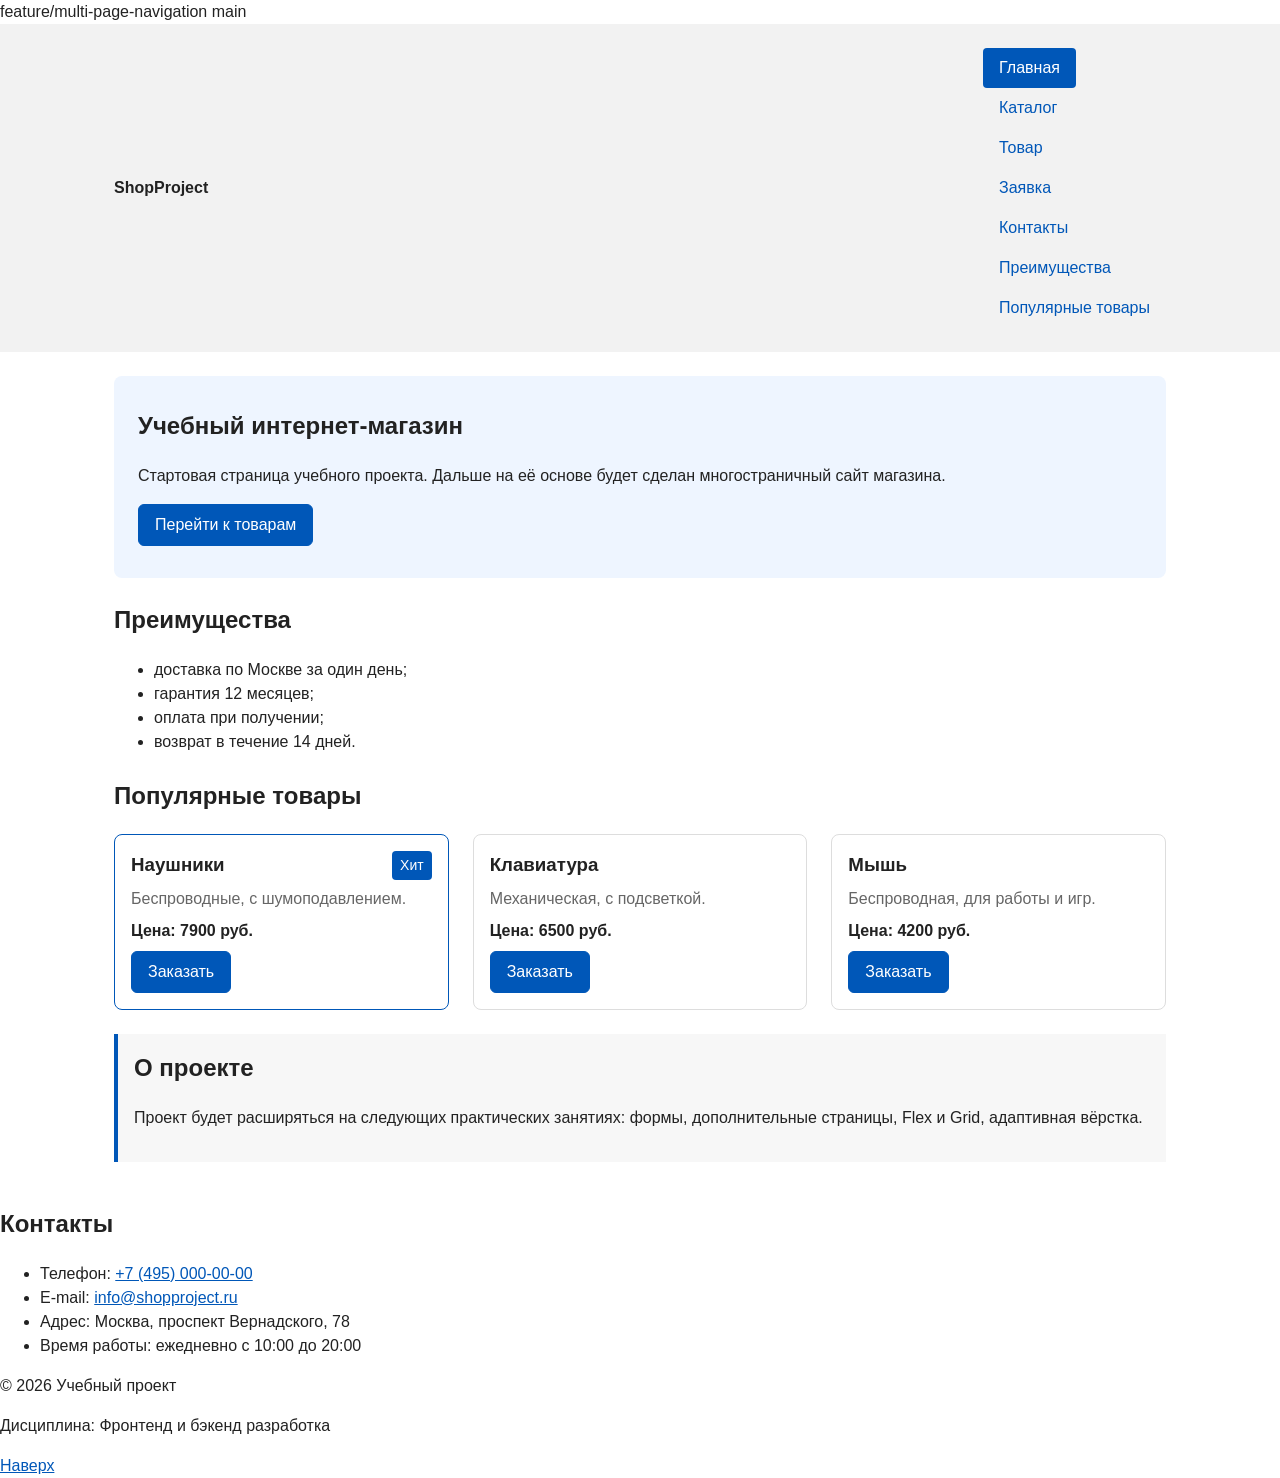
==== commit 3e22d30a: "Merge cde5a84b0d878f1312edc1e8f73925513a838cea into eb2acb52f5f0a48fc6a48034115195363be4e94b" ====
--- a/index.html
+++ b/index.html
@@ -1,12 +1,25 @@
 <!DOCTYPE html>
 <html lang="ru">
 <head>
+ feature/multi-page-navigation
     <meta charset="UTF-8">
     <meta name="viewport" content="width=device-width, initial-scale=1.0">
     <meta name="description" content="Главная страница учебного интернет-магазина: популярные товары, преимущества и заявка.">
     <title>Главная - Учебный интернет-магазин</title>
     <link rel="stylesheet" href="css/style.css">
     <script src="js/main.js" defer></script>
+
+  <meta property="og:type" content="website">
+  <meta property="og:title" content="Учебный интернет-магазин">
+  <meta property="og:description" content="Учебный frontend-проект интернет-магазина.">
+  <meta property="og:image" content="https://username.github.io/kr1-html-css-shop/images/preview.jpg">
+
+  <meta charset="UTF-8">
+  <meta name="viewport" content="width=device-width, initial-scale=1.0">
+  <title>Каталог товаров</title>
+  <link rel="stylesheet" href="css/style.css">
+  <script src="js/main.js" defer></script>
+ main
 </head>
 <body id="top">
 <header class="site-header">
--- a/css/style.css
+++ b/css/style.css
@@ -1,367 +1,583 @@
-
+/* ===============================
+   1. Переменные проекта
+   =============================== */
 :root {
-  /* Основные цвета проекта */
-  --color-bg: #ffffff;
-  --color-text: #222222;
-  --color-muted: #666666;
-  --color-primary: #0057b8;
-  --color-primary-dark: #003f86;
-  --color-border: #dddddd;
-  --color-surface: #f7f7f7;
-  --color-surface-accent: #eef5ff;
-  --color-danger: #b00020;
-  --color-success: #168a2f;
-  --color-success-bg: #eefaf0;
-  --color-white: #ffffff;
-  
-  /* Отступы */
-  --space-xs: 4px;
-  --space-sm: 8px;
-  --space-md: 16px;
-  --space-lg: 24px;
-  --space-xl: 32px;
-  
-  /* Скругления */
-  --radius-sm: 6px;
-  --radius-md: 8px;
-  --radius-lg: 12px;
-  
-  /* Размеры */
-  --container-width: 1100px;
+    --color-bg: #ffffff;
+    --color-text: #222222;
+    --color-muted: #666666;
+    --color-primary: #0057b8;
+    --color-primary-dark: #003f86;
+    --color-border: #cccccc;
+    --color-border-light: #dddddd;
+    --color-surface: #f2f2f2;
+    --color-surface-alt: #f7f7f7;
+    --color-surface-accent: #eef5ff;
+    --color-danger: #b00020;
+    --color-success: #168a2f;
+    --color-success-bg: #eefaf0;
+    --color-white: #ffffff;
+
+    --space-xs: 4px;
+    --space-sm: 8px;
+    --space-md: 16px;
+    --space-lg: 24px;
+    --space-xl: 32px;
+
+    --radius-sm: 4px;
+    --radius-md: 6px;
+    --radius-lg: 8px;
+
+    --container-width: 1100px;
+    --z-badge: 1;
+    --z-scroll-top: 10;
 }
 
 /* ===============================
    2. Базовые стили
    =============================== */
 * {
-  box-sizing: border-box;
+    box-sizing: border-box;
+}
+
+html {
+    scroll-behavior: smooth;
 }
 
 body {
-  margin: 0;
-  font-family: Arial, sans-serif;
-  line-height: 1.5;
-  color: var(--color-text);
-  background-color: var(--color-bg);
-}
-
-header,
-main,
-footer {
-  padding: var(--space-lg);
-}
-
-header {
-  background-color: var(--color-surface);
-}
-
-footer {
-  background-color: var(--color-surface);
-}
-
-/* ===============================
-   3. Общие элементы интерфейса
-   =============================== */
+    margin: 0;
+    font-family: Arial, sans-serif;
+    line-height: 1.5;
+    color: var(--color-text);
+    background-color: var(--color-bg);
+}
+
 a {
-  color: var(--color-primary);
+    color: var(--color-primary);
 }
 
 a:hover {
-  color: var(--color-primary-dark);
-}
-
+    color: var(--color-primary-dark);
+}
+
+a:focus-visible,
+button:focus-visible {
+    outline: 2px solid var(--color-primary);
+    outline-offset: 3px;
+}
+
+.advantages:target,
+.products:target,
+.feedback:target,
+.contacts-info:target,
+.catalog-layout:target,
+.product-specs:target,
+.site-footer:target {
+    outline: 2px dashed var(--color-primary);
+    outline-offset: 4px;
+}
+
+/* ===============================
+   3. Кнопки
+   =============================== */
+.button {
+    display: inline-block;
+    padding: var(--space-sm) var(--space-md);
+    border: 1px solid transparent;
+    border-radius: var(--radius-md);
+    font: inherit;
+    text-decoration: none;
+    cursor: pointer;
+}
+
+.button--primary {
+    color: var(--color-white);
+    background-color: var(--color-primary);
+    border-color: var(--color-primary);
+}
+
+.button--primary:hover {
+    color: var(--color-white);
+    background-color: var(--color-primary-dark);
+    border-color: var(--color-primary-dark);
+}
+
+.button--secondary {
+    color: var(--color-primary);
+    background-color: var(--color-white);
+    border-color: var(--color-border);
+}
+
+.button--secondary:hover {
+    color: var(--color-white);
+    background-color: var(--color-primary);
+    border-color: var(--color-primary);
+}
+
+.button:disabled,
+.button--disabled {
+    opacity: 0.6;
+    cursor: not-allowed;
+}
+
+/* ===============================
+   4. Шапка и навигация
+   =============================== */
+.site-header {
+    background-color: var(--color-surface);
+}
+
+.site-header__inner {
+    display: flex;
+    flex-wrap: wrap;
+    justify-content: space-between;
+    align-items: center;
+    gap: var(--space-md);
+    max-width: var(--container-width);
+    margin: 0 auto;
+    padding: var(--space-lg);
+}
+
+.site-header__logo {
+    font-weight: bold;
+    text-decoration: none;
+    color: var(--color-text);
+}
+
+.site-nav__list {
+feature/multi-page-navigation
+    display: flex;
+    flex-wrap: wrap;
+    align-items: center;
+    gap: var(--space-xs);
+    margin: 0;
+    padding: 0;
+    list-style: none;
+}
+
+.site-nav__link {
+    display: inline-block;
+    padding: var(--space-sm) var(--space-md);
+    border-radius: var(--radius-sm);
+    text-decoration: none;
+}
+
+  display: flex;
+  gap: 24px;          /* расстояние между пунктами */
+  padding: 0;
+  margin: 16px 0 0;
+  list-style: none;
+}
+
+ main
+
+.site-nav__link:hover {
+    color: var(--color-white);
+    background-color: var(--color-primary);
+}
+
+.site-nav__link--active {
+    color: var(--color-white);
+    background-color: var(--color-primary);
+}
+
+/* ===============================
+   5. Основное содержимое
+   =============================== */
+.page {
+    max-width: var(--container-width);
+    margin: 0 auto;
+    padding: var(--space-lg);
+}
+
+.breadcrumbs {
+    margin-bottom: var(--space-md);
+    font-size: 14px;
+    color: var(--color-muted);
+}
+
+.breadcrumbs__link + .breadcrumbs__link::before,
+.breadcrumbs__current::before {
+    content: " / ";
+    color: var(--color-muted);
+}
+
+.hero {
+    margin-bottom: var(--space-lg);
+    padding: var(--space-xl) var(--space-lg);
+    background-color: var(--color-surface-accent);
+    border-radius: var(--radius-lg);
+}
+
+.hero__title {
+    margin-top: 0;
+}
+
+.advantages,
+.products,
+.catalog,
+.contacts-info,
+.feedback {
+    margin-bottom: var(--space-lg);
+}
+
+.advantages__title,
+.products__title,
+.catalog-products__title,
+.catalog__title,
+.contacts-info__title,
+.feedback__title {
+    margin-top: 0;
+}
+
+.about {
+    padding: var(--space-md);
+    border-left: 4px solid var(--color-primary);
+    background-color: var(--color-surface-alt);
+}
+
+.about__title {
+    margin-top: 0;
+}
+
+/* ===============================
+   6. Карточки товаров
+   =============================== */
+.products-grid {
+    display: grid;
+    grid-template-columns: repeat(auto-fit, minmax(240px, 1fr));
+    gap: var(--space-lg);
+}
+
+.product-card {
+    position: relative;
+    display: flex;
+    flex-direction: column;
+    gap: var(--space-sm);
+    padding: var(--space-md);
+    border: 1px solid var(--color-border-light);
+    border-radius: var(--radius-lg);
+}
+
+.product-card:hover {
+    border-color: var(--color-primary);
+}
+
+.product-card__badge {
+    position: absolute;
+    top: var(--space-md);
+    right: var(--space-md);
+    z-index: var(--z-badge);
+    padding: var(--space-xs) var(--space-sm);
+    color: var(--color-white);
+    background-color: var(--color-primary);
+    border-radius: var(--radius-sm);
+    font-size: 14px;
+}
+
+.product-card__badge--discount {
+    background-color: var(--color-danger);
+}
+
+.product-card--featured {
+    border-color: var(--color-primary);
+}
+
+.product-card--discount {
+    border-color: var(--color-danger);
+}
+
+.product-card--discount .product-card__price {
+    color: var(--color-danger);
+}
+
+.product-card__title,
+.product-card__description,
+.product-card__price {
+    margin: 0;
+}
+
+.product-card__title {
+    padding-right: 80px;
+}
+
+.product-card__description {
+    color: var(--color-muted);
+}
+
+.product-card__price {
+    font-weight: bold;
+}
+
+.product-card__button {
+    margin-top: auto;
+    align-self: flex-start;
+}
+
+/* ===============================
+   7. Страница товара и таблица
+   =============================== */
+.product,
+.product-specs,
+.order {
+    margin-bottom: var(--space-lg);
+}
+
+.product__title,
+.product-specs__title,
+.order__title {
+    margin-top: 0;
+}
+
+.product__layout {
+    display: grid;
+    grid-template-columns: minmax(240px, 1fr) 1fr;
+    gap: var(--space-lg);
+    align-items: start;
+}
+
+.product__image {
+    width: 100%;
+    height: auto;
+    border: 1px solid var(--color-border-light);
+    border-radius: var(--radius-lg);
+}
+
+.product__info {
+    display: flex;
+    flex-direction: column;
+    gap: var(--space-md);
+    align-items: flex-start;
+}
+
+.product__description,
+.product__price,
+.product__availability {
+    margin: 0;
+}
+
+.product__price {
+    font-size: 24px;
+    font-weight: bold;
+}
+
+.product__availability {
+    color: var(--color-success);
+}
+
+.product-table {
+    width: 100%;
+    border-collapse: collapse;
+}
+
+.product-table__caption {
+    margin-bottom: var(--space-sm);
+    color: var(--color-muted);
+    text-align: left;
+}
+
+.product-table th,
+.product-table td {
+    padding: var(--space-sm) var(--space-md);
+    border: 1px solid var(--color-border-light);
+    text-align: left;
+}
+
+.product-table thead th {
+    background-color: var(--color-surface);
+}
+
+.product-table tbody tr:nth-child(even) {
+    background-color: var(--color-surface-alt);
+}
+
+.order__text {
+    margin-top: 0;
+}
+
+/* ===============================
+   8. Каталог и фильтры
+   =============================== */
+.catalog-layout {
+    display: grid;
+    grid-template-columns: 260px 1fr;
+    grid-template-areas: "filters products";
+    gap: var(--space-lg);
+    margin-bottom: var(--space-lg);
+}
+
+.catalog-filters {
+    grid-area: filters;
+    padding: var(--space-md);
+    border: 1px solid var(--color-border-light);
+    border-radius: var(--radius-lg);
+    background-color: var(--color-surface-alt);
+}
+
+.catalog-products {
+    grid-area: products;
+}
+
+.catalog-filters__form {
+    display: grid;
+    gap: var(--space-md);
+}
+
+.catalog-filters__title {
+    margin-top: 0;
+}
+
+.catalog-filters__group {
+    margin: 0;
+    padding: var(--space-md);
+    border: 1px solid var(--color-border);
+    border-radius: var(--radius-sm);
 a:focus-visible {
   outline: 2px solid var(--color-primary);
   outline-offset: 3px;
-}
-
-.button {
-  display: inline-block;
-  padding: var(--space-sm) var(--space-md);
-  color: var(--color-white);
-  background-color: var(--color-primary);
-  text-decoration: none;
-  border: none;
   border-radius: var(--radius-sm);
-  cursor: pointer;
-}
-
-.button:hover {
-  background-color: var(--color-primary-dark);
-}
-
-.button:focus-visible {
-  outline: 2px solid var(--color-primary);
-  outline-offset: 3px;
-}
-
-.button:disabled {
-  opacity: 0.6;
-  cursor: not-allowed;
-}
-
-/* ===============================
-   4. Компоненты страницы
-   =============================== */
-.site-header {
-  max-width: var(--container-width);
-  margin: 0 auto;
-  display: flex;
-  align-items: center;
-  justify-content: space-between;
-}
-
-.site-logo {
-  font-weight: bold;
-  text-decoration: none;
-  color: var(--color-text);
-}
-
-/* Шапка на Flexbox */
-.site-header {
-  max-width: var(--container-width);
-  margin: 0 auto;
-  display: flex;
-  align-items: center;
-  justify-content: space-between;
-  flex-wrap: wrap;
-  gap: var(--space-md);
-}
-
-.site-nav__list {
-  display: flex;
-  gap: var(--space-lg);
-  padding: 0;
-  margin: 0;
-  list-style: none;
-}
-
-.site-nav__list li {
-  margin-bottom: 0;
-}
-
-.site-nav__list a {
-  color: var(--color-primary);
-  text-decoration: none;
-}
-
-.site-nav__list a:hover {
-  text-decoration: underline;
-}
-
-.hero {
-  max-width: var(--container-width);
-  margin: 0 auto var(--space-xl);
-  padding: var(--space-xl) var(--space-lg);
-  background-color: var(--color-surface-accent);
-  border-radius: var(--radius-lg);
-}
-
-.section {
-  max-width: var(--container-width);
-  margin: 0 auto var(--space-xl);
-}
-
-.section h2 {
-  margin-top: 0;
-}
-
-.product-card {
-  margin-bottom: var(--space-md);
-  padding: var(--space-md);
-  border: 1px solid var(--color-border);
-  border-radius: var(--radius-md);
-  background-color: var(--color-bg);
-}
-
-.product-card:hover {
-  border-color: var(--color-primary);
-}
-
-.product-card h3 {
-  margin-top: 0;
-}
-
-.aside-info {
-  max-width: var(--container-width);
-  margin: 0 auto var(--space-xl);
-  padding: var(--space-md);
-  border-left: 4px solid var(--color-primary);
-  background-color: var(--color-surface);
-}
-
-/* ===============================
-   5. Форма и модальное окно
+}
+
+.catalog-filters__legend {
+    font-weight: bold;
+}
+
+.catalog-filters__option,
+.catalog-filters__label {
+    display: block;
+    margin-bottom: var(--space-sm);
+}
+
+.catalog-filters__input {
+    width: 100%;
+    margin-bottom: var(--space-sm);
+    padding: var(--space-sm);
+    border: 1px solid var(--color-border);
+    border-radius: var(--radius-sm);
+    font: inherit;
+}
+
+/* ===============================
+   9. Подвал и кнопка «Наверх»
+   =============================== */
+.site-footer {
+    padding: var(--space-lg);
+    background-color: var(--color-surface);
+}
+
+.site-footer__title {
+    margin-top: 0;
+}
+
+.contacts {
+    margin: 0 0 var(--space-md);
+    padding: 0;
+    list-style: none;
+}
+
+.scroll-top {
+    position: fixed;
+    right: var(--space-lg);
+    bottom: var(--space-lg);
+    z-index: var(--z-scroll-top);
+    padding: var(--space-sm) var(--space-md);
+    color: var(--color-white);
+    background-color: var(--color-primary);
+    border-radius: var(--radius-md);
+    text-decoration: none;
+}
+
+.scroll-top:hover {
+    color: var(--color-white);
+    background-color: var(--color-primary-dark);
+}
+
+/* ===============================
+   10. Форма и модальное окно
    =============================== */
 .order-dialog {
-  width: min(100% - 32px, 560px);
-  padding: var(--space-lg);
-  border: none;
-  border-radius: var(--radius-lg);
+    width: min(100% - 32px, 560px);
+    padding: var(--space-lg);
+    border: none;
+    border-radius: var(--radius-lg);
+}
+
+.order-dialog__title {
+    margin-top: 0;
 }
 
 .order-dialog::backdrop {
-  background-color: rgba(0, 0, 0, 0.5);
-}
-
-.form-field {
-  margin-bottom: var(--space-md);
-}
-
-.form-field label {
-  display: block;
-  margin-bottom: var(--space-xs);
-}
-
-.form-field input,
-.form-field select,
-.form-field textarea {
-  width: 100%;
-  padding: 10px 12px;
-  border: 1px solid var(--color-border);
-  border-radius: var(--radius-sm);
-  font: inherit;
-}
-
-.form-field input[type="checkbox"] {
-  width: auto;
-}
-
-.form-field small {
-  display: block;
-  margin-top: var(--space-xs);
-  color: var(--color-muted);
-}
-
-.form-field input:hover,
-.form-field select:hover,
-.form-field textarea:hover {
-  border-color: var(--color-primary);
-}
-
-.form-field input:focus-visible,
-.form-field select:focus-visible,
-.form-field textarea:focus-visible,
-.form-actions button:focus-visible {
-  outline: 2px solid var(--color-primary);
-  outline-offset: 3px;
+    background-color: rgba(0, 0, 0, 0.5);
+}
+
+.order-form__field {
+    margin-bottom: var(--space-md);
+}
+
+.order-form__label {
+    display: block;
+    margin-bottom: var(--space-xs);
+}
+
+.order-form__input,
+.order-form__select,
+.order-form__textarea {
+    width: 100%;
+    padding: var(--space-sm) var(--space-md);
+    border: 1px solid var(--color-border);
+    border-radius: var(--radius-sm);
+    font: inherit;
+}
+
+.order-form__input:hover,
+.order-form__select:hover,
+.order-form__textarea:hover {
+    border-color: var(--color-primary);
+}
+
+.order-form__input:focus-visible,
+.order-form__select:focus-visible,
+.order-form__textarea:focus-visible {
+    outline: 2px solid var(--color-primary);
+    outline-offset: 3px;
+}
+
+.order-form__input:disabled,
+.order-form__select:disabled,
+.order-form__textarea:disabled {
+    opacity: 0.6;
+    cursor: not-allowed;
+}
+
+.order-form__field--checkbox .order-form__label {
+    display: flex;
+    gap: var(--space-sm);
+    align-items: center;
+    margin-bottom: 0;
+}
+
+.order-form__checkbox {
+    margin: 0;
+}
+
+.order-form__hint {
+    display: block;
+    margin-top: var(--space-xs);
+    color: var(--color-muted);
 }
 
 [aria-invalid="true"] {
-  border-color: var(--color-danger);
-}
-
-.form-actions {
-  display: flex;
-  gap: var(--space-md);
-  margin-top: var(--space-lg);
+    border-color: var(--color-danger);
+}
+
+.order-form__actions {
+    display: flex;
+    gap: var(--space-sm);
+    margin-top: var(--space-lg);
 }
 
 .success-message {
-  max-width: var(--container-width);
-  margin: var(--space-lg) auto;
-  padding: var(--space-md);
-  border-left: 4px solid var(--color-success);
-  background-color: var(--color-success-bg);
-}
-
-.product-card__button {
-  margin-top: var(--space-md);
-  cursor: pointer;
-  border: none;
-}
-/* Сетка карточек на CSS Grid */
-.products-grid {
-  display: grid;
-  grid-template-columns: repeat(auto-fit, minmax(250px, 1fr));
-  gap: var(--space-lg);
-  max-width: var(--container-width);
-  margin: 0 auto var(--space-xl);
-}
-
-.product-card {
-  margin-bottom: 0; /* убираем старый отступ, теперь gap в grid */
-}
-
-/* БЭМ: Блок product-card */
-.product-card {
-  position: relative; /* для ПУНКТА 13! */
-  padding: var(--space-md);
-  border: 1px solid var(--color-border);
-  border-radius: var(--radius-md);
-  background-color: var(--color-bg);
-  transition: transform 0.2s, box-shadow 0.2s;
-}
-
-.product-card:hover {
-  transform: translateY(-4px);
-  box-shadow: 0 4px 12px rgba(0, 0, 0, 0.1);
-  border-color: var(--color-primary);
-}
-
-/* БЭМ: Элемент __badge */
-.product-card__badge {
-  position: absolute; /* для ПУНКТА 13! */
-  top: 12px;
-  right: 12px;
-  padding: 4px 10px;
-  background-color: var(--color-primary);
-  color: var(--color-white);
-  font-size: 12px;
-  font-weight: bold;
-  border-radius: var(--radius-sm);
-}
-
-/* БЭМ: Элемент __title */
-.product-card__title {
-  margin-top: 0;
-  margin-bottom: var(--space-sm);
-  color: var(--color-text);
-}
-
-/* БЭМ: Элемент __description */
-.product-card__description {
-  color: var(--color-muted);
-  margin-bottom: var(--space-sm);
-}
-
-/* БЭМ: Элемент __price */
-.product-card__price {
-  font-size: 20px;
-  font-weight: bold;
-  color: var(--color-primary);
-  margin-bottom: var(--space-md);
-}
-
-/* БЭМ: Элемент __button */
-.product-card__button {
-  width: 100%;
-  cursor: pointer;
-  border: none;
-}
-
-/* Позиционирование: fixed — кнопка всегда видна в правом нижнем углу */
-.scroll-top-button {
-  position: fixed;
-  bottom: 24px;
-  right: 24px;
-  width: 48px;
-  height: 48px;
-  border: none;
-  border-radius: 50%;
-  background-color: var(--color-primary);
-  color: var(--color-white);
-  font-size: 20px;
-  cursor: pointer;
-  box-shadow: 0 2px 8px rgba(0, 0, 0, 0.2);
-  z-index: 100;
-}
-
-.scroll-top-button:hover {
-  background-color: var(--color-primary-dark);
-}
-
-.scroll-top-button:focus-visible {
-  outline: 2px solid var(--color-primary);
-  outline-offset: 3px;
-}
+    margin-bottom: var(--space-lg);
+    padding: var(--space-md);
+    border-left: 4px solid var(--color-success);
+    background-color: var(--color-success-bg);
+}
--- a/css/style.css
+++ b/css/style.css
@@ -1,367 +1,583 @@
-
+/* ===============================
+   1. Переменные проекта
+   =============================== */
 :root {
-  /* Основные цвета проекта */
-  --color-bg: #ffffff;
-  --color-text: #222222;
-  --color-muted: #666666;
-  --color-primary: #0057b8;
-  --color-primary-dark: #003f86;
-  --color-border: #dddddd;
-  --color-surface: #f7f7f7;
-  --color-surface-accent: #eef5ff;
-  --color-danger: #b00020;
-  --color-success: #168a2f;
-  --color-success-bg: #eefaf0;
-  --color-white: #ffffff;
-  
-  /* Отступы */
-  --space-xs: 4px;
-  --space-sm: 8px;
-  --space-md: 16px;
-  --space-lg: 24px;
-  --space-xl: 32px;
-  
-  /* Скругления */
-  --radius-sm: 6px;
-  --radius-md: 8px;
-  --radius-lg: 12px;
-  
-  /* Размеры */
-  --container-width: 1100px;
+    --color-bg: #ffffff;
+    --color-text: #222222;
+    --color-muted: #666666;
+    --color-primary: #0057b8;
+    --color-primary-dark: #003f86;
+    --color-border: #cccccc;
+    --color-border-light: #dddddd;
+    --color-surface: #f2f2f2;
+    --color-surface-alt: #f7f7f7;
+    --color-surface-accent: #eef5ff;
+    --color-danger: #b00020;
+    --color-success: #168a2f;
+    --color-success-bg: #eefaf0;
+    --color-white: #ffffff;
+
+    --space-xs: 4px;
+    --space-sm: 8px;
+    --space-md: 16px;
+    --space-lg: 24px;
+    --space-xl: 32px;
+
+    --radius-sm: 4px;
+    --radius-md: 6px;
+    --radius-lg: 8px;
+
+    --container-width: 1100px;
+    --z-badge: 1;
+    --z-scroll-top: 10;
 }
 
 /* ===============================
    2. Базовые стили
    =============================== */
 * {
-  box-sizing: border-box;
+    box-sizing: border-box;
+}
+
+html {
+    scroll-behavior: smooth;
 }
 
 body {
-  margin: 0;
-  font-family: Arial, sans-serif;
-  line-height: 1.5;
-  color: var(--color-text);
-  background-color: var(--color-bg);
-}
-
-header,
-main,
-footer {
-  padding: var(--space-lg);
-}
-
-header {
-  background-color: var(--color-surface);
-}
-
-footer {
-  background-color: var(--color-surface);
-}
-
-/* ===============================
-   3. Общие элементы интерфейса
-   =============================== */
+    margin: 0;
+    font-family: Arial, sans-serif;
+    line-height: 1.5;
+    color: var(--color-text);
+    background-color: var(--color-bg);
+}
+
 a {
-  color: var(--color-primary);
+    color: var(--color-primary);
 }
 
 a:hover {
-  color: var(--color-primary-dark);
-}
-
+    color: var(--color-primary-dark);
+}
+
+a:focus-visible,
+button:focus-visible {
+    outline: 2px solid var(--color-primary);
+    outline-offset: 3px;
+}
+
+.advantages:target,
+.products:target,
+.feedback:target,
+.contacts-info:target,
+.catalog-layout:target,
+.product-specs:target,
+.site-footer:target {
+    outline: 2px dashed var(--color-primary);
+    outline-offset: 4px;
+}
+
+/* ===============================
+   3. Кнопки
+   =============================== */
+.button {
+    display: inline-block;
+    padding: var(--space-sm) var(--space-md);
+    border: 1px solid transparent;
+    border-radius: var(--radius-md);
+    font: inherit;
+    text-decoration: none;
+    cursor: pointer;
+}
+
+.button--primary {
+    color: var(--color-white);
+    background-color: var(--color-primary);
+    border-color: var(--color-primary);
+}
+
+.button--primary:hover {
+    color: var(--color-white);
+    background-color: var(--color-primary-dark);
+    border-color: var(--color-primary-dark);
+}
+
+.button--secondary {
+    color: var(--color-primary);
+    background-color: var(--color-white);
+    border-color: var(--color-border);
+}
+
+.button--secondary:hover {
+    color: var(--color-white);
+    background-color: var(--color-primary);
+    border-color: var(--color-primary);
+}
+
+.button:disabled,
+.button--disabled {
+    opacity: 0.6;
+    cursor: not-allowed;
+}
+
+/* ===============================
+   4. Шапка и навигация
+   =============================== */
+.site-header {
+    background-color: var(--color-surface);
+}
+
+.site-header__inner {
+    display: flex;
+    flex-wrap: wrap;
+    justify-content: space-between;
+    align-items: center;
+    gap: var(--space-md);
+    max-width: var(--container-width);
+    margin: 0 auto;
+    padding: var(--space-lg);
+}
+
+.site-header__logo {
+    font-weight: bold;
+    text-decoration: none;
+    color: var(--color-text);
+}
+
+.site-nav__list {
+feature/multi-page-navigation
+    display: flex;
+    flex-wrap: wrap;
+    align-items: center;
+    gap: var(--space-xs);
+    margin: 0;
+    padding: 0;
+    list-style: none;
+}
+
+.site-nav__link {
+    display: inline-block;
+    padding: var(--space-sm) var(--space-md);
+    border-radius: var(--radius-sm);
+    text-decoration: none;
+}
+
+  display: flex;
+  gap: 24px;          /* расстояние между пунктами */
+  padding: 0;
+  margin: 16px 0 0;
+  list-style: none;
+}
+
+ main
+
+.site-nav__link:hover {
+    color: var(--color-white);
+    background-color: var(--color-primary);
+}
+
+.site-nav__link--active {
+    color: var(--color-white);
+    background-color: var(--color-primary);
+}
+
+/* ===============================
+   5. Основное содержимое
+   =============================== */
+.page {
+    max-width: var(--container-width);
+    margin: 0 auto;
+    padding: var(--space-lg);
+}
+
+.breadcrumbs {
+    margin-bottom: var(--space-md);
+    font-size: 14px;
+    color: var(--color-muted);
+}
+
+.breadcrumbs__link + .breadcrumbs__link::before,
+.breadcrumbs__current::before {
+    content: " / ";
+    color: var(--color-muted);
+}
+
+.hero {
+    margin-bottom: var(--space-lg);
+    padding: var(--space-xl) var(--space-lg);
+    background-color: var(--color-surface-accent);
+    border-radius: var(--radius-lg);
+}
+
+.hero__title {
+    margin-top: 0;
+}
+
+.advantages,
+.products,
+.catalog,
+.contacts-info,
+.feedback {
+    margin-bottom: var(--space-lg);
+}
+
+.advantages__title,
+.products__title,
+.catalog-products__title,
+.catalog__title,
+.contacts-info__title,
+.feedback__title {
+    margin-top: 0;
+}
+
+.about {
+    padding: var(--space-md);
+    border-left: 4px solid var(--color-primary);
+    background-color: var(--color-surface-alt);
+}
+
+.about__title {
+    margin-top: 0;
+}
+
+/* ===============================
+   6. Карточки товаров
+   =============================== */
+.products-grid {
+    display: grid;
+    grid-template-columns: repeat(auto-fit, minmax(240px, 1fr));
+    gap: var(--space-lg);
+}
+
+.product-card {
+    position: relative;
+    display: flex;
+    flex-direction: column;
+    gap: var(--space-sm);
+    padding: var(--space-md);
+    border: 1px solid var(--color-border-light);
+    border-radius: var(--radius-lg);
+}
+
+.product-card:hover {
+    border-color: var(--color-primary);
+}
+
+.product-card__badge {
+    position: absolute;
+    top: var(--space-md);
+    right: var(--space-md);
+    z-index: var(--z-badge);
+    padding: var(--space-xs) var(--space-sm);
+    color: var(--color-white);
+    background-color: var(--color-primary);
+    border-radius: var(--radius-sm);
+    font-size: 14px;
+}
+
+.product-card__badge--discount {
+    background-color: var(--color-danger);
+}
+
+.product-card--featured {
+    border-color: var(--color-primary);
+}
+
+.product-card--discount {
+    border-color: var(--color-danger);
+}
+
+.product-card--discount .product-card__price {
+    color: var(--color-danger);
+}
+
+.product-card__title,
+.product-card__description,
+.product-card__price {
+    margin: 0;
+}
+
+.product-card__title {
+    padding-right: 80px;
+}
+
+.product-card__description {
+    color: var(--color-muted);
+}
+
+.product-card__price {
+    font-weight: bold;
+}
+
+.product-card__button {
+    margin-top: auto;
+    align-self: flex-start;
+}
+
+/* ===============================
+   7. Страница товара и таблица
+   =============================== */
+.product,
+.product-specs,
+.order {
+    margin-bottom: var(--space-lg);
+}
+
+.product__title,
+.product-specs__title,
+.order__title {
+    margin-top: 0;
+}
+
+.product__layout {
+    display: grid;
+    grid-template-columns: minmax(240px, 1fr) 1fr;
+    gap: var(--space-lg);
+    align-items: start;
+}
+
+.product__image {
+    width: 100%;
+    height: auto;
+    border: 1px solid var(--color-border-light);
+    border-radius: var(--radius-lg);
+}
+
+.product__info {
+    display: flex;
+    flex-direction: column;
+    gap: var(--space-md);
+    align-items: flex-start;
+}
+
+.product__description,
+.product__price,
+.product__availability {
+    margin: 0;
+}
+
+.product__price {
+    font-size: 24px;
+    font-weight: bold;
+}
+
+.product__availability {
+    color: var(--color-success);
+}
+
+.product-table {
+    width: 100%;
+    border-collapse: collapse;
+}
+
+.product-table__caption {
+    margin-bottom: var(--space-sm);
+    color: var(--color-muted);
+    text-align: left;
+}
+
+.product-table th,
+.product-table td {
+    padding: var(--space-sm) var(--space-md);
+    border: 1px solid var(--color-border-light);
+    text-align: left;
+}
+
+.product-table thead th {
+    background-color: var(--color-surface);
+}
+
+.product-table tbody tr:nth-child(even) {
+    background-color: var(--color-surface-alt);
+}
+
+.order__text {
+    margin-top: 0;
+}
+
+/* ===============================
+   8. Каталог и фильтры
+   =============================== */
+.catalog-layout {
+    display: grid;
+    grid-template-columns: 260px 1fr;
+    grid-template-areas: "filters products";
+    gap: var(--space-lg);
+    margin-bottom: var(--space-lg);
+}
+
+.catalog-filters {
+    grid-area: filters;
+    padding: var(--space-md);
+    border: 1px solid var(--color-border-light);
+    border-radius: var(--radius-lg);
+    background-color: var(--color-surface-alt);
+}
+
+.catalog-products {
+    grid-area: products;
+}
+
+.catalog-filters__form {
+    display: grid;
+    gap: var(--space-md);
+}
+
+.catalog-filters__title {
+    margin-top: 0;
+}
+
+.catalog-filters__group {
+    margin: 0;
+    padding: var(--space-md);
+    border: 1px solid var(--color-border);
+    border-radius: var(--radius-sm);
 a:focus-visible {
   outline: 2px solid var(--color-primary);
   outline-offset: 3px;
-}
-
-.button {
-  display: inline-block;
-  padding: var(--space-sm) var(--space-md);
-  color: var(--color-white);
-  background-color: var(--color-primary);
-  text-decoration: none;
-  border: none;
   border-radius: var(--radius-sm);
-  cursor: pointer;
-}
-
-.button:hover {
-  background-color: var(--color-primary-dark);
-}
-
-.button:focus-visible {
-  outline: 2px solid var(--color-primary);
-  outline-offset: 3px;
-}
-
-.button:disabled {
-  opacity: 0.6;
-  cursor: not-allowed;
-}
-
-/* ===============================
-   4. Компоненты страницы
-   =============================== */
-.site-header {
-  max-width: var(--container-width);
-  margin: 0 auto;
-  display: flex;
-  align-items: center;
-  justify-content: space-between;
-}
-
-.site-logo {
-  font-weight: bold;
-  text-decoration: none;
-  color: var(--color-text);
-}
-
-/* Шапка на Flexbox */
-.site-header {
-  max-width: var(--container-width);
-  margin: 0 auto;
-  display: flex;
-  align-items: center;
-  justify-content: space-between;
-  flex-wrap: wrap;
-  gap: var(--space-md);
-}
-
-.site-nav__list {
-  display: flex;
-  gap: var(--space-lg);
-  padding: 0;
-  margin: 0;
-  list-style: none;
-}
-
-.site-nav__list li {
-  margin-bottom: 0;
-}
-
-.site-nav__list a {
-  color: var(--color-primary);
-  text-decoration: none;
-}
-
-.site-nav__list a:hover {
-  text-decoration: underline;
-}
-
-.hero {
-  max-width: var(--container-width);
-  margin: 0 auto var(--space-xl);
-  padding: var(--space-xl) var(--space-lg);
-  background-color: var(--color-surface-accent);
-  border-radius: var(--radius-lg);
-}
-
-.section {
-  max-width: var(--container-width);
-  margin: 0 auto var(--space-xl);
-}
-
-.section h2 {
-  margin-top: 0;
-}
-
-.product-card {
-  margin-bottom: var(--space-md);
-  padding: var(--space-md);
-  border: 1px solid var(--color-border);
-  border-radius: var(--radius-md);
-  background-color: var(--color-bg);
-}
-
-.product-card:hover {
-  border-color: var(--color-primary);
-}
-
-.product-card h3 {
-  margin-top: 0;
-}
-
-.aside-info {
-  max-width: var(--container-width);
-  margin: 0 auto var(--space-xl);
-  padding: var(--space-md);
-  border-left: 4px solid var(--color-primary);
-  background-color: var(--color-surface);
-}
-
-/* ===============================
-   5. Форма и модальное окно
+}
+
+.catalog-filters__legend {
+    font-weight: bold;
+}
+
+.catalog-filters__option,
+.catalog-filters__label {
+    display: block;
+    margin-bottom: var(--space-sm);
+}
+
+.catalog-filters__input {
+    width: 100%;
+    margin-bottom: var(--space-sm);
+    padding: var(--space-sm);
+    border: 1px solid var(--color-border);
+    border-radius: var(--radius-sm);
+    font: inherit;
+}
+
+/* ===============================
+   9. Подвал и кнопка «Наверх»
+   =============================== */
+.site-footer {
+    padding: var(--space-lg);
+    background-color: var(--color-surface);
+}
+
+.site-footer__title {
+    margin-top: 0;
+}
+
+.contacts {
+    margin: 0 0 var(--space-md);
+    padding: 0;
+    list-style: none;
+}
+
+.scroll-top {
+    position: fixed;
+    right: var(--space-lg);
+    bottom: var(--space-lg);
+    z-index: var(--z-scroll-top);
+    padding: var(--space-sm) var(--space-md);
+    color: var(--color-white);
+    background-color: var(--color-primary);
+    border-radius: var(--radius-md);
+    text-decoration: none;
+}
+
+.scroll-top:hover {
+    color: var(--color-white);
+    background-color: var(--color-primary-dark);
+}
+
+/* ===============================
+   10. Форма и модальное окно
    =============================== */
 .order-dialog {
-  width: min(100% - 32px, 560px);
-  padding: var(--space-lg);
-  border: none;
-  border-radius: var(--radius-lg);
+    width: min(100% - 32px, 560px);
+    padding: var(--space-lg);
+    border: none;
+    border-radius: var(--radius-lg);
+}
+
+.order-dialog__title {
+    margin-top: 0;
 }
 
 .order-dialog::backdrop {
-  background-color: rgba(0, 0, 0, 0.5);
-}
-
-.form-field {
-  margin-bottom: var(--space-md);
-}
-
-.form-field label {
-  display: block;
-  margin-bottom: var(--space-xs);
-}
-
-.form-field input,
-.form-field select,
-.form-field textarea {
-  width: 100%;
-  padding: 10px 12px;
-  border: 1px solid var(--color-border);
-  border-radius: var(--radius-sm);
-  font: inherit;
-}
-
-.form-field input[type="checkbox"] {
-  width: auto;
-}
-
-.form-field small {
-  display: block;
-  margin-top: var(--space-xs);
-  color: var(--color-muted);
-}
-
-.form-field input:hover,
-.form-field select:hover,
-.form-field textarea:hover {
-  border-color: var(--color-primary);
-}
-
-.form-field input:focus-visible,
-.form-field select:focus-visible,
-.form-field textarea:focus-visible,
-.form-actions button:focus-visible {
-  outline: 2px solid var(--color-primary);
-  outline-offset: 3px;
+    background-color: rgba(0, 0, 0, 0.5);
+}
+
+.order-form__field {
+    margin-bottom: var(--space-md);
+}
+
+.order-form__label {
+    display: block;
+    margin-bottom: var(--space-xs);
+}
+
+.order-form__input,
+.order-form__select,
+.order-form__textarea {
+    width: 100%;
+    padding: var(--space-sm) var(--space-md);
+    border: 1px solid var(--color-border);
+    border-radius: var(--radius-sm);
+    font: inherit;
+}
+
+.order-form__input:hover,
+.order-form__select:hover,
+.order-form__textarea:hover {
+    border-color: var(--color-primary);
+}
+
+.order-form__input:focus-visible,
+.order-form__select:focus-visible,
+.order-form__textarea:focus-visible {
+    outline: 2px solid var(--color-primary);
+    outline-offset: 3px;
+}
+
+.order-form__input:disabled,
+.order-form__select:disabled,
+.order-form__textarea:disabled {
+    opacity: 0.6;
+    cursor: not-allowed;
+}
+
+.order-form__field--checkbox .order-form__label {
+    display: flex;
+    gap: var(--space-sm);
+    align-items: center;
+    margin-bottom: 0;
+}
+
+.order-form__checkbox {
+    margin: 0;
+}
+
+.order-form__hint {
+    display: block;
+    margin-top: var(--space-xs);
+    color: var(--color-muted);
 }
 
 [aria-invalid="true"] {
-  border-color: var(--color-danger);
-}
-
-.form-actions {
-  display: flex;
-  gap: var(--space-md);
-  margin-top: var(--space-lg);
+    border-color: var(--color-danger);
+}
+
+.order-form__actions {
+    display: flex;
+    gap: var(--space-sm);
+    margin-top: var(--space-lg);
 }
 
 .success-message {
-  max-width: var(--container-width);
-  margin: var(--space-lg) auto;
-  padding: var(--space-md);
-  border-left: 4px solid var(--color-success);
-  background-color: var(--color-success-bg);
-}
-
-.product-card__button {
-  margin-top: var(--space-md);
-  cursor: pointer;
-  border: none;
-}
-/* Сетка карточек на CSS Grid */
-.products-grid {
-  display: grid;
-  grid-template-columns: repeat(auto-fit, minmax(250px, 1fr));
-  gap: var(--space-lg);
-  max-width: var(--container-width);
-  margin: 0 auto var(--space-xl);
-}
-
-.product-card {
-  margin-bottom: 0; /* убираем старый отступ, теперь gap в grid */
-}
-
-/* БЭМ: Блок product-card */
-.product-card {
-  position: relative; /* для ПУНКТА 13! */
-  padding: var(--space-md);
-  border: 1px solid var(--color-border);
-  border-radius: var(--radius-md);
-  background-color: var(--color-bg);
-  transition: transform 0.2s, box-shadow 0.2s;
-}
-
-.product-card:hover {
-  transform: translateY(-4px);
-  box-shadow: 0 4px 12px rgba(0, 0, 0, 0.1);
-  border-color: var(--color-primary);
-}
-
-/* БЭМ: Элемент __badge */
-.product-card__badge {
-  position: absolute; /* для ПУНКТА 13! */
-  top: 12px;
-  right: 12px;
-  padding: 4px 10px;
-  background-color: var(--color-primary);
-  color: var(--color-white);
-  font-size: 12px;
-  font-weight: bold;
-  border-radius: var(--radius-sm);
-}
-
-/* БЭМ: Элемент __title */
-.product-card__title {
-  margin-top: 0;
-  margin-bottom: var(--space-sm);
-  color: var(--color-text);
-}
-
-/* БЭМ: Элемент __description */
-.product-card__description {
-  color: var(--color-muted);
-  margin-bottom: var(--space-sm);
-}
-
-/* БЭМ: Элемент __price */
-.product-card__price {
-  font-size: 20px;
-  font-weight: bold;
-  color: var(--color-primary);
-  margin-bottom: var(--space-md);
-}
-
-/* БЭМ: Элемент __button */
-.product-card__button {
-  width: 100%;
-  cursor: pointer;
-  border: none;
-}
-
-/* Позиционирование: fixed — кнопка всегда видна в правом нижнем углу */
-.scroll-top-button {
-  position: fixed;
-  bottom: 24px;
-  right: 24px;
-  width: 48px;
-  height: 48px;
-  border: none;
-  border-radius: 50%;
-  background-color: var(--color-primary);
-  color: var(--color-white);
-  font-size: 20px;
-  cursor: pointer;
-  box-shadow: 0 2px 8px rgba(0, 0, 0, 0.2);
-  z-index: 100;
-}
-
-.scroll-top-button:hover {
-  background-color: var(--color-primary-dark);
-}
-
-.scroll-top-button:focus-visible {
-  outline: 2px solid var(--color-primary);
-  outline-offset: 3px;
-}
+    margin-bottom: var(--space-lg);
+    padding: var(--space-md);
+    border-left: 4px solid var(--color-success);
+    background-color: var(--color-success-bg);
+}
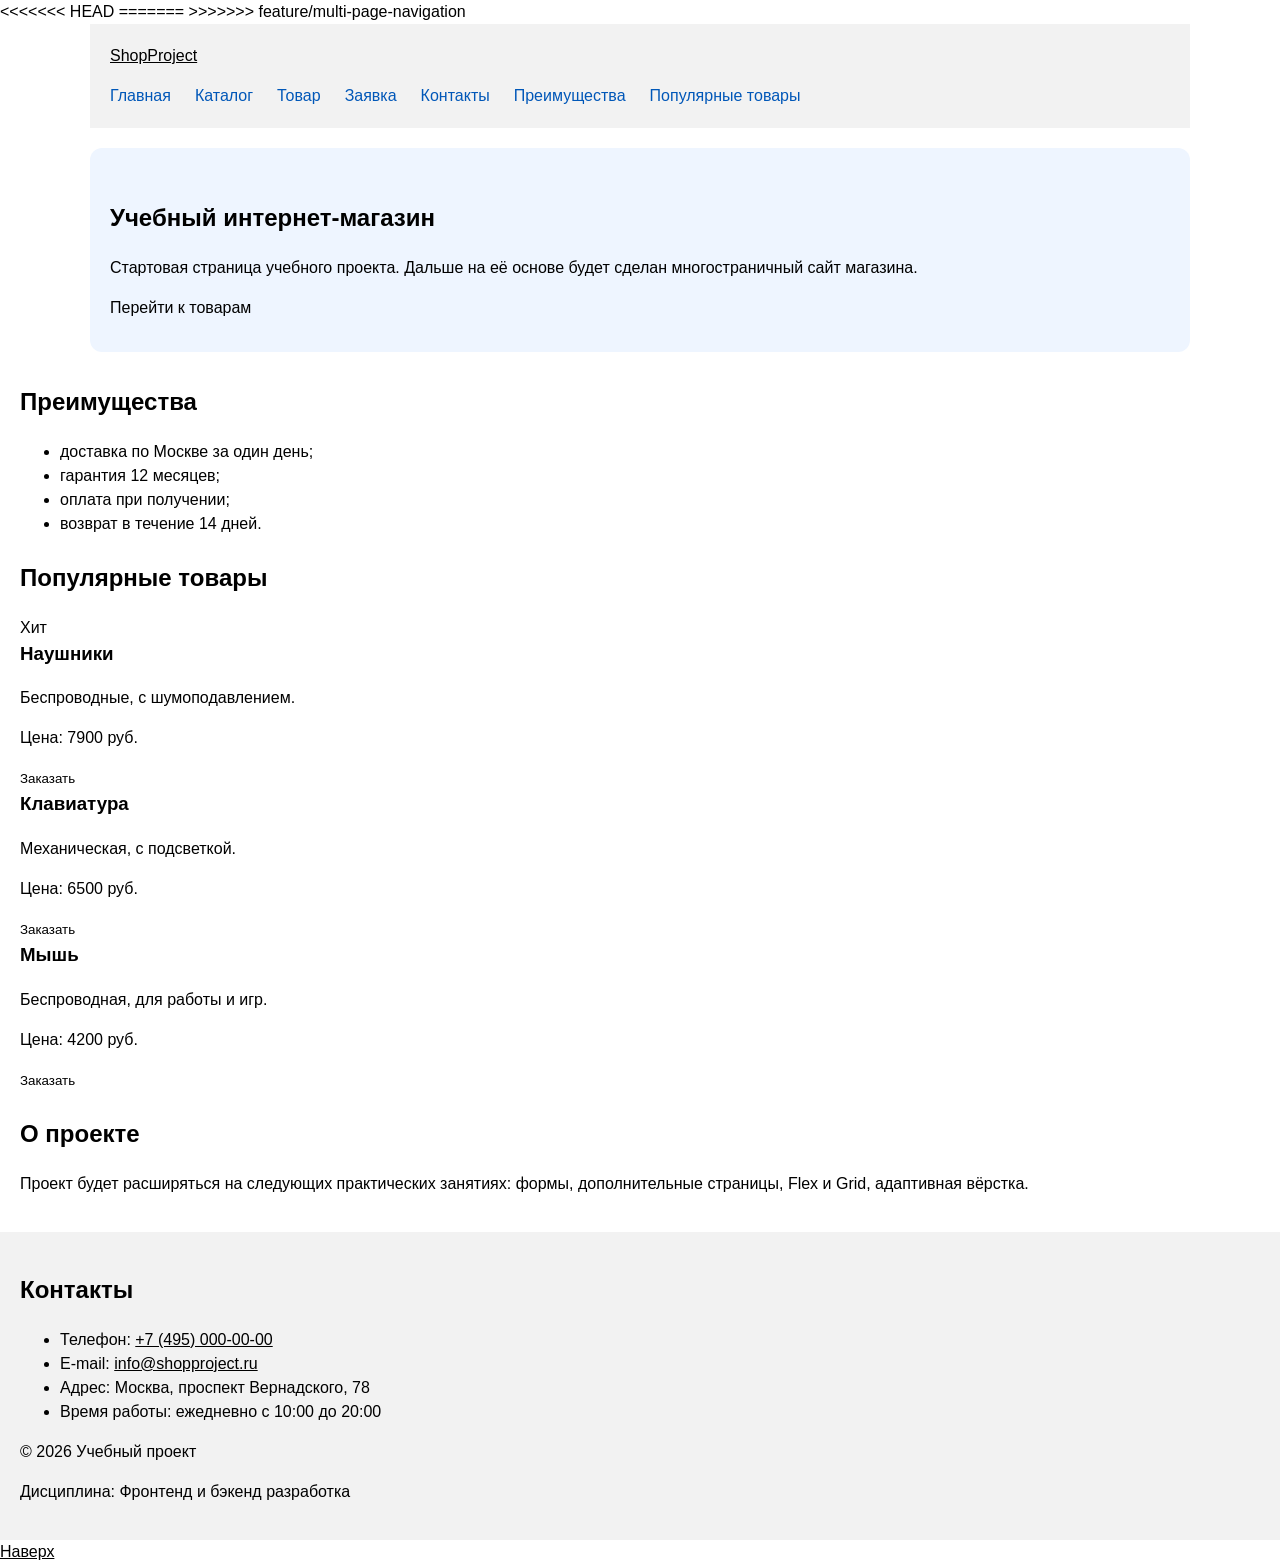
==== commit ad53d1e6: "fix: resolve merge conflicts between main and feature branch" ====
--- a/index.html
+++ b/index.html
@@ -1,25 +1,25 @@
 <!DOCTYPE html>
 <html lang="ru">
 <head>
- feature/multi-page-navigation
+<<<<<<< HEAD
+  <meta property="og:type" content="website">
+  <meta property="og:title" content="Учебный интернет-магазин">
+  <meta property="og:description" content="Учебный frontend-проект интернет-магазина.">
+  <meta property="og:image" content="https://username.github.io/kr1-html-css-shop/images/preview.jpg">
+
+  <meta charset="UTF-8">
+  <meta name="viewport" content="width=device-width, initial-scale=1.0">
+  <title>Каталог товаров</title>
+  <link rel="stylesheet" href="css/style.css">
+  <script src="js/main.js" defer></script>
+=======
     <meta charset="UTF-8">
     <meta name="viewport" content="width=device-width, initial-scale=1.0">
     <meta name="description" content="Главная страница учебного интернет-магазина: популярные товары, преимущества и заявка.">
     <title>Главная - Учебный интернет-магазин</title>
     <link rel="stylesheet" href="css/style.css">
     <script src="js/main.js" defer></script>
-
-  <meta property="og:type" content="website">
-  <meta property="og:title" content="Учебный интернет-магазин">
-  <meta property="og:description" content="Учебный frontend-проект интернет-магазина.">
-  <meta property="og:image" content="https://username.github.io/kr1-html-css-shop/images/preview.jpg">
-
-  <meta charset="UTF-8">
-  <meta name="viewport" content="width=device-width, initial-scale=1.0">
-  <title>Каталог товаров</title>
-  <link rel="stylesheet" href="css/style.css">
-  <script src="js/main.js" defer></script>
- main
+>>>>>>> feature/multi-page-navigation
 </head>
 <body id="top">
 <header class="site-header">
--- a/css/style.css
+++ b/css/style.css
@@ -1,3 +1,317 @@
+<<<<<<< HEAD
+/* 
+  Универсальное правило для всех элементов.
+  border-box делает расчёт размеров более понятным:
+  width включает content, padding и border.
+*/
+* {
+  box-sizing: border-box;
+}
+
+/*
+  Убираем стандартный внешний отступ браузера у body.
+  Без этого вокруг страницы может появиться белая рамка.
+*/
+body {
+  margin: 0;
+  font-family: Arial, sans-serif;
+  line-height: 1.5;
+  color: #222222;
+  background-color: #ffffff;
+}
+/*
+  Задаём внутренние отступы для основных областей страницы.
+  Это делает содержимое визуально отделённым от краёв окна браузера.
+*/
+header,
+main,
+footer {
+  padding: var(--space-lg);
+}
+
+/*
+  Оформляем шапку страницы.
+  Пока используется простой светло-серый фон.
+*/
+header {
+  background-color: var(--color-surface);
+}
+
+/*
+  Оформляем подвал страницы тем же фоном,
+  чтобы визуально отделить его от основного содержимого.
+*/
+footer {
+  background-color: var(--color-surface);
+}
+/*
+  Ограничиваем ширину содержимого шапки,
+  чтобы оно не растягивалось слишком сильно на широких экранах.
+*/
+.site-header {
+  max-width: 1100px;
+  margin: 0 auto;
+}
+
+/*
+  Оформляем текстовый логотип.
+*/
+.site-logo {
+  font-weight: bold;
+  text-decoration: none;
+  color: #222222;
+}
+
+/*
+  Убираем стандартные отступы и маркеры списка навигации.
+*/
+.site-nav__list {
+  display: flex;
+  gap: 24px;          /* расстояние между пунктами */
+  padding: 0;
+  margin: 16px 0 0;
+  list-style: none;
+}
+
+
+/*
+  Оформляем ссылки меню.
+*/
+.site-nav__list a {
+  color: #0057b8;
+  text-decoration: none;
+}
+
+/*
+  При наведении мыши подчёркиваем ссылку.
+  Подробно состояния интерфейса будут рассмотрены в практической работе 1.7.
+*/
+.site-nav__list a:hover {
+  text-decoration: underline;
+}
+/*
+  Hero-блок — первый крупный блок страницы.
+  Он визуально отделяется от остальных разделов фоном и отступами.
+*/
+.hero {
+  max-width: 1100px;
+  margin: 0 auto 32px;
+  padding: 32px 20px;
+  background-color: #eef5ff;
+  border-radius: 12px;
+}
+
+/*
+  Общий класс для разделов страницы.
+*/
+.section {
+  max-width: 1100px;
+  margin: 0 auto 32px;
+}
+
+/*
+  Убираем лишний верхний отступ у заголовков разделов.
+*/
+.section h2 {
+  margin-top: 0;
+}
+/*
+  Карточка товара — самостоятельный блок.
+  На следующих занятиях карточки будут доработаны и выстроены в сетку.
+*/
+.product-card {
+  margin-bottom: var(--space-md);
+  padding: var(--space-md);
+  border: 1px solid var(--color-border);
+  border-radius: var(--radius-md);
+  background-color: var(--color-bg);
+}
+
+.product-card:hover {
+  border-color: var(--color-primary);
+}
+
+.product-card h3 {
+  margin-top: 0;
+}
+
+
+/*
+  Убираем лишний верхний отступ у заголовка карточки.
+*/
+.product-card h3 {
+  margin-top: 0;
+}
+/*
+  Пока это обычная ссылка, но визуально она оформляется как кнопка.
+*/
+.button {
+  display: inline-block;
+  padding: var(--space-sm) var(--space-md);
+  color: var(--color-white);
+  background-color: var(--color-primary);
+  text-decoration: none;
+  border: none;
+  border-radius: var(--radius-sm);
+  cursor: pointer;
+}
+
+.button:hover {
+  background-color: var(--color-primary-dark);
+}
+
+.button:focus-visible {
+  outline: 2px solid var(--color-primary);
+  outline-offset: 3px;
+}
+
+.button:disabled {
+  opacity: 0.6;
+  cursor: not-allowed;
+}
+/*
+  Дополнительный информационный блок.
+*/
+.aside-info {
+  max-width: var(--container-width);
+  margin: 0 auto var(--space-xl);
+  padding: var(--space-md);
+  border-left: 4px solid var(--color-primary);
+  background-color: var(--color-surface);
+}
+
+
+
+
+body {
+  margin: 0;
+  font-family: Arial, sans-serif;
+  line-height: 1.5;
+}
+
+header,
+main,
+footer {
+  padding: 20px;
+}
+
+header {
+  background-color: #f2f2f2;
+}
+
+footer {
+  background-color: #f2f2f2;
+}
+section {
+  margin-bottom: 24px;
+}
+
+section h2 {
+  margin-top: 0;
+}
+/*
+  Модальное окно.
+  Элемент dialog сам умеет открываться поверх страницы.
+*/
+.order-dialog {
+  width: min(100% - 32px, 560px);
+  padding: 24px;
+  border: none;
+  border-radius: 12px;
+}
+
+/*
+  Затемнение фона за модальным окном.
+*/
+.order-dialog::backdrop {
+  background-color: rgba(0, 0, 0, 0.5);
+}
+
+/*
+  Поле формы.
+  Каждый блок получает нижний отступ.
+*/
+.form-field {
+  margin-bottom: 16px;
+}
+
+/*
+  Подпись поля.
+*/
+.form-field label {
+  display: block;
+  margin-bottom: 6px;
+}
+
+/*
+  Основные поля формы.
+*/
+.form-field input,
+.form-field select,
+.form-field textarea {
+  width: 100%;
+  padding: 10px 12px;
+  border: 1px solid #cccccc;
+  border-radius: 6px;
+  font: inherit;
+}
+
+/*
+  Checkbox не должен занимать всю ширину.
+*/
+.form-field input[type="checkbox"] {
+  width: auto;
+}
+
+/*
+  Подсказка под полем телефона.
+*/
+.form-field small {
+  display: block;
+  margin-top: 4px;
+  color: #666666;
+}
+
+/*
+  Видимый фокус для клавиатурной навигации.
+*/
+.form-field input:focus-visible,
+.form-field select:focus-visible,
+.form-field textarea:focus-visible,
+.form-actions button:focus-visible {
+  outline: 2px solid #0057b8;
+  outline-offset: 2px;
+}
+
+/*
+  Подсветка ошибочных полей.
+  Атрибут aria-invalid будет добавляться через JavaScript.
+*/
+[aria-invalid="true"] {
+  border-color: #b00020;
+}
+
+/*
+  Кнопки формы.
+*/
+.form-actions {
+  display: flex;
+  gap: 12px;
+  margin-top: 20px;
+}
+
+/*
+  Сообщение об успешной отправке.
+*/
+.success-message {
+  max-width: 1100px;
+  margin: 24px auto;
+  padding: 16px;
+  border-left: 4px solid #168a2f;
+  background-color: #eefaf0;
+}
+=======
+>>>>>>> feature/multi-page-navigation
 /* ===============================
    1. Переменные проекта
    =============================== */
@@ -59,10 +373,17 @@
     color: var(--color-primary-dark);
 }
 
+<<<<<<< HEAD
+a:focus-visible {
+  outline: 2px solid var(--color-primary);
+  outline-offset: 3px;
+  border-radius: var(--radius-sm);
+=======
 a:focus-visible,
 button:focus-visible {
     outline: 2px solid var(--color-primary);
     outline-offset: 3px;
+>>>>>>> feature/multi-page-navigation
 }
 
 .advantages:target,
@@ -144,7 +465,6 @@
 }
 
 .site-nav__list {
-feature/multi-page-navigation
     display: flex;
     flex-wrap: wrap;
     align-items: center;
@@ -160,15 +480,6 @@
     border-radius: var(--radius-sm);
     text-decoration: none;
 }
-
-  display: flex;
-  gap: 24px;          /* расстояние между пунктами */
-  padding: 0;
-  margin: 16px 0 0;
-  list-style: none;
-}
-
- main
 
 .site-nav__link:hover {
     color: var(--color-white);
@@ -431,10 +742,6 @@
     padding: var(--space-md);
     border: 1px solid var(--color-border);
     border-radius: var(--radius-sm);
-a:focus-visible {
-  outline: 2px solid var(--color-primary);
-  outline-offset: 3px;
-  border-radius: var(--radius-sm);
 }
 
 .catalog-filters__legend {
--- a/css/style.css
+++ b/css/style.css
@@ -1,3 +1,317 @@
+<<<<<<< HEAD
+/* 
+  Универсальное правило для всех элементов.
+  border-box делает расчёт размеров более понятным:
+  width включает content, padding и border.
+*/
+* {
+  box-sizing: border-box;
+}
+
+/*
+  Убираем стандартный внешний отступ браузера у body.
+  Без этого вокруг страницы может появиться белая рамка.
+*/
+body {
+  margin: 0;
+  font-family: Arial, sans-serif;
+  line-height: 1.5;
+  color: #222222;
+  background-color: #ffffff;
+}
+/*
+  Задаём внутренние отступы для основных областей страницы.
+  Это делает содержимое визуально отделённым от краёв окна браузера.
+*/
+header,
+main,
+footer {
+  padding: var(--space-lg);
+}
+
+/*
+  Оформляем шапку страницы.
+  Пока используется простой светло-серый фон.
+*/
+header {
+  background-color: var(--color-surface);
+}
+
+/*
+  Оформляем подвал страницы тем же фоном,
+  чтобы визуально отделить его от основного содержимого.
+*/
+footer {
+  background-color: var(--color-surface);
+}
+/*
+  Ограничиваем ширину содержимого шапки,
+  чтобы оно не растягивалось слишком сильно на широких экранах.
+*/
+.site-header {
+  max-width: 1100px;
+  margin: 0 auto;
+}
+
+/*
+  Оформляем текстовый логотип.
+*/
+.site-logo {
+  font-weight: bold;
+  text-decoration: none;
+  color: #222222;
+}
+
+/*
+  Убираем стандартные отступы и маркеры списка навигации.
+*/
+.site-nav__list {
+  display: flex;
+  gap: 24px;          /* расстояние между пунктами */
+  padding: 0;
+  margin: 16px 0 0;
+  list-style: none;
+}
+
+
+/*
+  Оформляем ссылки меню.
+*/
+.site-nav__list a {
+  color: #0057b8;
+  text-decoration: none;
+}
+
+/*
+  При наведении мыши подчёркиваем ссылку.
+  Подробно состояния интерфейса будут рассмотрены в практической работе 1.7.
+*/
+.site-nav__list a:hover {
+  text-decoration: underline;
+}
+/*
+  Hero-блок — первый крупный блок страницы.
+  Он визуально отделяется от остальных разделов фоном и отступами.
+*/
+.hero {
+  max-width: 1100px;
+  margin: 0 auto 32px;
+  padding: 32px 20px;
+  background-color: #eef5ff;
+  border-radius: 12px;
+}
+
+/*
+  Общий класс для разделов страницы.
+*/
+.section {
+  max-width: 1100px;
+  margin: 0 auto 32px;
+}
+
+/*
+  Убираем лишний верхний отступ у заголовков разделов.
+*/
+.section h2 {
+  margin-top: 0;
+}
+/*
+  Карточка товара — самостоятельный блок.
+  На следующих занятиях карточки будут доработаны и выстроены в сетку.
+*/
+.product-card {
+  margin-bottom: var(--space-md);
+  padding: var(--space-md);
+  border: 1px solid var(--color-border);
+  border-radius: var(--radius-md);
+  background-color: var(--color-bg);
+}
+
+.product-card:hover {
+  border-color: var(--color-primary);
+}
+
+.product-card h3 {
+  margin-top: 0;
+}
+
+
+/*
+  Убираем лишний верхний отступ у заголовка карточки.
+*/
+.product-card h3 {
+  margin-top: 0;
+}
+/*
+  Пока это обычная ссылка, но визуально она оформляется как кнопка.
+*/
+.button {
+  display: inline-block;
+  padding: var(--space-sm) var(--space-md);
+  color: var(--color-white);
+  background-color: var(--color-primary);
+  text-decoration: none;
+  border: none;
+  border-radius: var(--radius-sm);
+  cursor: pointer;
+}
+
+.button:hover {
+  background-color: var(--color-primary-dark);
+}
+
+.button:focus-visible {
+  outline: 2px solid var(--color-primary);
+  outline-offset: 3px;
+}
+
+.button:disabled {
+  opacity: 0.6;
+  cursor: not-allowed;
+}
+/*
+  Дополнительный информационный блок.
+*/
+.aside-info {
+  max-width: var(--container-width);
+  margin: 0 auto var(--space-xl);
+  padding: var(--space-md);
+  border-left: 4px solid var(--color-primary);
+  background-color: var(--color-surface);
+}
+
+
+
+
+body {
+  margin: 0;
+  font-family: Arial, sans-serif;
+  line-height: 1.5;
+}
+
+header,
+main,
+footer {
+  padding: 20px;
+}
+
+header {
+  background-color: #f2f2f2;
+}
+
+footer {
+  background-color: #f2f2f2;
+}
+section {
+  margin-bottom: 24px;
+}
+
+section h2 {
+  margin-top: 0;
+}
+/*
+  Модальное окно.
+  Элемент dialog сам умеет открываться поверх страницы.
+*/
+.order-dialog {
+  width: min(100% - 32px, 560px);
+  padding: 24px;
+  border: none;
+  border-radius: 12px;
+}
+
+/*
+  Затемнение фона за модальным окном.
+*/
+.order-dialog::backdrop {
+  background-color: rgba(0, 0, 0, 0.5);
+}
+
+/*
+  Поле формы.
+  Каждый блок получает нижний отступ.
+*/
+.form-field {
+  margin-bottom: 16px;
+}
+
+/*
+  Подпись поля.
+*/
+.form-field label {
+  display: block;
+  margin-bottom: 6px;
+}
+
+/*
+  Основные поля формы.
+*/
+.form-field input,
+.form-field select,
+.form-field textarea {
+  width: 100%;
+  padding: 10px 12px;
+  border: 1px solid #cccccc;
+  border-radius: 6px;
+  font: inherit;
+}
+
+/*
+  Checkbox не должен занимать всю ширину.
+*/
+.form-field input[type="checkbox"] {
+  width: auto;
+}
+
+/*
+  Подсказка под полем телефона.
+*/
+.form-field small {
+  display: block;
+  margin-top: 4px;
+  color: #666666;
+}
+
+/*
+  Видимый фокус для клавиатурной навигации.
+*/
+.form-field input:focus-visible,
+.form-field select:focus-visible,
+.form-field textarea:focus-visible,
+.form-actions button:focus-visible {
+  outline: 2px solid #0057b8;
+  outline-offset: 2px;
+}
+
+/*
+  Подсветка ошибочных полей.
+  Атрибут aria-invalid будет добавляться через JavaScript.
+*/
+[aria-invalid="true"] {
+  border-color: #b00020;
+}
+
+/*
+  Кнопки формы.
+*/
+.form-actions {
+  display: flex;
+  gap: 12px;
+  margin-top: 20px;
+}
+
+/*
+  Сообщение об успешной отправке.
+*/
+.success-message {
+  max-width: 1100px;
+  margin: 24px auto;
+  padding: 16px;
+  border-left: 4px solid #168a2f;
+  background-color: #eefaf0;
+}
+=======
+>>>>>>> feature/multi-page-navigation
 /* ===============================
    1. Переменные проекта
    =============================== */
@@ -59,10 +373,17 @@
     color: var(--color-primary-dark);
 }
 
+<<<<<<< HEAD
+a:focus-visible {
+  outline: 2px solid var(--color-primary);
+  outline-offset: 3px;
+  border-radius: var(--radius-sm);
+=======
 a:focus-visible,
 button:focus-visible {
     outline: 2px solid var(--color-primary);
     outline-offset: 3px;
+>>>>>>> feature/multi-page-navigation
 }
 
 .advantages:target,
@@ -144,7 +465,6 @@
 }
 
 .site-nav__list {
-feature/multi-page-navigation
     display: flex;
     flex-wrap: wrap;
     align-items: center;
@@ -160,15 +480,6 @@
     border-radius: var(--radius-sm);
     text-decoration: none;
 }
-
-  display: flex;
-  gap: 24px;          /* расстояние между пунктами */
-  padding: 0;
-  margin: 16px 0 0;
-  list-style: none;
-}
-
- main
 
 .site-nav__link:hover {
     color: var(--color-white);
@@ -431,10 +742,6 @@
     padding: var(--space-md);
     border: 1px solid var(--color-border);
     border-radius: var(--radius-sm);
-a:focus-visible {
-  outline: 2px solid var(--color-primary);
-  outline-offset: 3px;
-  border-radius: var(--radius-sm);
 }
 
 .catalog-filters__legend {
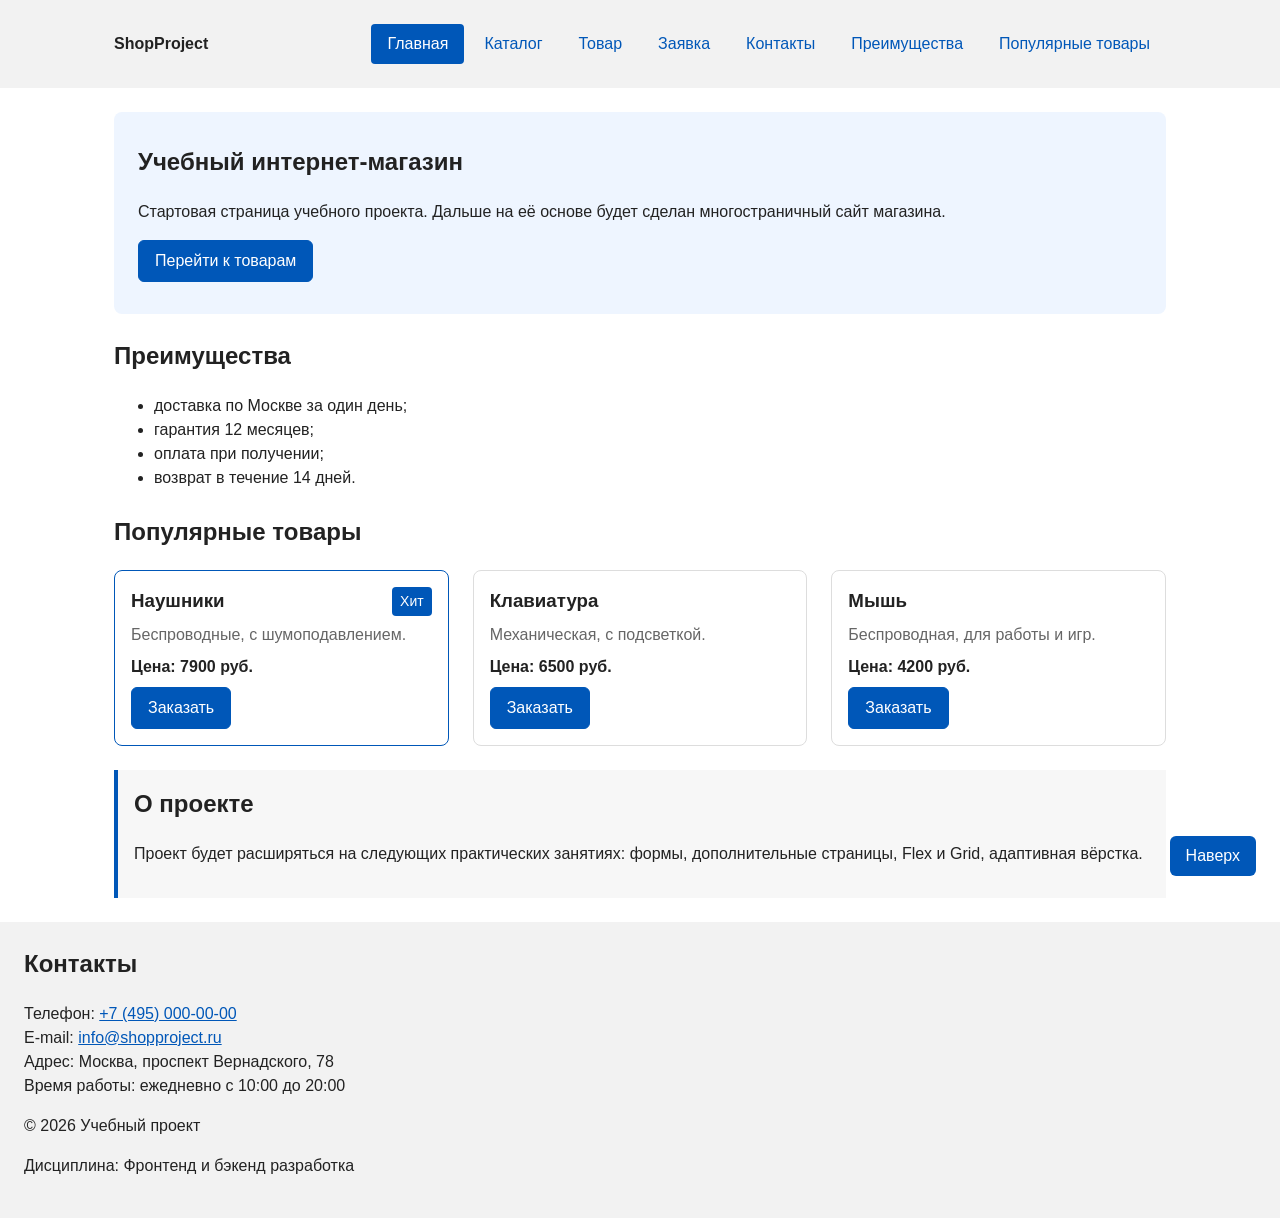
==== commit 785414f7: "fix: resolve merge conflicts and restore styles" ====
--- a/index.html
+++ b/index.html
@@ -1,7 +1,7 @@
 <!DOCTYPE html>
 <html lang="ru">
 <head>
-<<<<<<< HEAD
+
   <meta property="og:type" content="website">
   <meta property="og:title" content="Учебный интернет-магазин">
   <meta property="og:description" content="Учебный frontend-проект интернет-магазина.">
@@ -12,14 +12,14 @@
   <title>Каталог товаров</title>
   <link rel="stylesheet" href="css/style.css">
   <script src="js/main.js" defer></script>
-=======
+
     <meta charset="UTF-8">
     <meta name="viewport" content="width=device-width, initial-scale=1.0">
     <meta name="description" content="Главная страница учебного интернет-магазина: популярные товары, преимущества и заявка.">
     <title>Главная - Учебный интернет-магазин</title>
     <link rel="stylesheet" href="css/style.css">
     <script src="js/main.js" defer></script>
->>>>>>> feature/multi-page-navigation
+
 </head>
 <body id="top">
 <header class="site-header">
--- a/css/style.css
+++ b/css/style.css
@@ -1,317 +1,3 @@
-<<<<<<< HEAD
-/* 
-  Универсальное правило для всех элементов.
-  border-box делает расчёт размеров более понятным:
-  width включает content, padding и border.
-*/
-* {
-  box-sizing: border-box;
-}
-
-/*
-  Убираем стандартный внешний отступ браузера у body.
-  Без этого вокруг страницы может появиться белая рамка.
-*/
-body {
-  margin: 0;
-  font-family: Arial, sans-serif;
-  line-height: 1.5;
-  color: #222222;
-  background-color: #ffffff;
-}
-/*
-  Задаём внутренние отступы для основных областей страницы.
-  Это делает содержимое визуально отделённым от краёв окна браузера.
-*/
-header,
-main,
-footer {
-  padding: var(--space-lg);
-}
-
-/*
-  Оформляем шапку страницы.
-  Пока используется простой светло-серый фон.
-*/
-header {
-  background-color: var(--color-surface);
-}
-
-/*
-  Оформляем подвал страницы тем же фоном,
-  чтобы визуально отделить его от основного содержимого.
-*/
-footer {
-  background-color: var(--color-surface);
-}
-/*
-  Ограничиваем ширину содержимого шапки,
-  чтобы оно не растягивалось слишком сильно на широких экранах.
-*/
-.site-header {
-  max-width: 1100px;
-  margin: 0 auto;
-}
-
-/*
-  Оформляем текстовый логотип.
-*/
-.site-logo {
-  font-weight: bold;
-  text-decoration: none;
-  color: #222222;
-}
-
-/*
-  Убираем стандартные отступы и маркеры списка навигации.
-*/
-.site-nav__list {
-  display: flex;
-  gap: 24px;          /* расстояние между пунктами */
-  padding: 0;
-  margin: 16px 0 0;
-  list-style: none;
-}
-
-
-/*
-  Оформляем ссылки меню.
-*/
-.site-nav__list a {
-  color: #0057b8;
-  text-decoration: none;
-}
-
-/*
-  При наведении мыши подчёркиваем ссылку.
-  Подробно состояния интерфейса будут рассмотрены в практической работе 1.7.
-*/
-.site-nav__list a:hover {
-  text-decoration: underline;
-}
-/*
-  Hero-блок — первый крупный блок страницы.
-  Он визуально отделяется от остальных разделов фоном и отступами.
-*/
-.hero {
-  max-width: 1100px;
-  margin: 0 auto 32px;
-  padding: 32px 20px;
-  background-color: #eef5ff;
-  border-radius: 12px;
-}
-
-/*
-  Общий класс для разделов страницы.
-*/
-.section {
-  max-width: 1100px;
-  margin: 0 auto 32px;
-}
-
-/*
-  Убираем лишний верхний отступ у заголовков разделов.
-*/
-.section h2 {
-  margin-top: 0;
-}
-/*
-  Карточка товара — самостоятельный блок.
-  На следующих занятиях карточки будут доработаны и выстроены в сетку.
-*/
-.product-card {
-  margin-bottom: var(--space-md);
-  padding: var(--space-md);
-  border: 1px solid var(--color-border);
-  border-radius: var(--radius-md);
-  background-color: var(--color-bg);
-}
-
-.product-card:hover {
-  border-color: var(--color-primary);
-}
-
-.product-card h3 {
-  margin-top: 0;
-}
-
-
-/*
-  Убираем лишний верхний отступ у заголовка карточки.
-*/
-.product-card h3 {
-  margin-top: 0;
-}
-/*
-  Пока это обычная ссылка, но визуально она оформляется как кнопка.
-*/
-.button {
-  display: inline-block;
-  padding: var(--space-sm) var(--space-md);
-  color: var(--color-white);
-  background-color: var(--color-primary);
-  text-decoration: none;
-  border: none;
-  border-radius: var(--radius-sm);
-  cursor: pointer;
-}
-
-.button:hover {
-  background-color: var(--color-primary-dark);
-}
-
-.button:focus-visible {
-  outline: 2px solid var(--color-primary);
-  outline-offset: 3px;
-}
-
-.button:disabled {
-  opacity: 0.6;
-  cursor: not-allowed;
-}
-/*
-  Дополнительный информационный блок.
-*/
-.aside-info {
-  max-width: var(--container-width);
-  margin: 0 auto var(--space-xl);
-  padding: var(--space-md);
-  border-left: 4px solid var(--color-primary);
-  background-color: var(--color-surface);
-}
-
-
-
-
-body {
-  margin: 0;
-  font-family: Arial, sans-serif;
-  line-height: 1.5;
-}
-
-header,
-main,
-footer {
-  padding: 20px;
-}
-
-header {
-  background-color: #f2f2f2;
-}
-
-footer {
-  background-color: #f2f2f2;
-}
-section {
-  margin-bottom: 24px;
-}
-
-section h2 {
-  margin-top: 0;
-}
-/*
-  Модальное окно.
-  Элемент dialog сам умеет открываться поверх страницы.
-*/
-.order-dialog {
-  width: min(100% - 32px, 560px);
-  padding: 24px;
-  border: none;
-  border-radius: 12px;
-}
-
-/*
-  Затемнение фона за модальным окном.
-*/
-.order-dialog::backdrop {
-  background-color: rgba(0, 0, 0, 0.5);
-}
-
-/*
-  Поле формы.
-  Каждый блок получает нижний отступ.
-*/
-.form-field {
-  margin-bottom: 16px;
-}
-
-/*
-  Подпись поля.
-*/
-.form-field label {
-  display: block;
-  margin-bottom: 6px;
-}
-
-/*
-  Основные поля формы.
-*/
-.form-field input,
-.form-field select,
-.form-field textarea {
-  width: 100%;
-  padding: 10px 12px;
-  border: 1px solid #cccccc;
-  border-radius: 6px;
-  font: inherit;
-}
-
-/*
-  Checkbox не должен занимать всю ширину.
-*/
-.form-field input[type="checkbox"] {
-  width: auto;
-}
-
-/*
-  Подсказка под полем телефона.
-*/
-.form-field small {
-  display: block;
-  margin-top: 4px;
-  color: #666666;
-}
-
-/*
-  Видимый фокус для клавиатурной навигации.
-*/
-.form-field input:focus-visible,
-.form-field select:focus-visible,
-.form-field textarea:focus-visible,
-.form-actions button:focus-visible {
-  outline: 2px solid #0057b8;
-  outline-offset: 2px;
-}
-
-/*
-  Подсветка ошибочных полей.
-  Атрибут aria-invalid будет добавляться через JavaScript.
-*/
-[aria-invalid="true"] {
-  border-color: #b00020;
-}
-
-/*
-  Кнопки формы.
-*/
-.form-actions {
-  display: flex;
-  gap: 12px;
-  margin-top: 20px;
-}
-
-/*
-  Сообщение об успешной отправке.
-*/
-.success-message {
-  max-width: 1100px;
-  margin: 24px auto;
-  padding: 16px;
-  border-left: 4px solid #168a2f;
-  background-color: #eefaf0;
-}
-=======
->>>>>>> feature/multi-page-navigation
 /* ===============================
    1. Переменные проекта
    =============================== */
@@ -373,17 +59,10 @@
     color: var(--color-primary-dark);
 }
 
-<<<<<<< HEAD
-a:focus-visible {
-  outline: 2px solid var(--color-primary);
-  outline-offset: 3px;
-  border-radius: var(--radius-sm);
-=======
 a:focus-visible,
 button:focus-visible {
     outline: 2px solid var(--color-primary);
     outline-offset: 3px;
->>>>>>> feature/multi-page-navigation
 }
 
 .advantages:target,
--- a/css/style.css
+++ b/css/style.css
@@ -1,317 +1,3 @@
-<<<<<<< HEAD
-/* 
-  Универсальное правило для всех элементов.
-  border-box делает расчёт размеров более понятным:
-  width включает content, padding и border.
-*/
-* {
-  box-sizing: border-box;
-}
-
-/*
-  Убираем стандартный внешний отступ браузера у body.
-  Без этого вокруг страницы может появиться белая рамка.
-*/
-body {
-  margin: 0;
-  font-family: Arial, sans-serif;
-  line-height: 1.5;
-  color: #222222;
-  background-color: #ffffff;
-}
-/*
-  Задаём внутренние отступы для основных областей страницы.
-  Это делает содержимое визуально отделённым от краёв окна браузера.
-*/
-header,
-main,
-footer {
-  padding: var(--space-lg);
-}
-
-/*
-  Оформляем шапку страницы.
-  Пока используется простой светло-серый фон.
-*/
-header {
-  background-color: var(--color-surface);
-}
-
-/*
-  Оформляем подвал страницы тем же фоном,
-  чтобы визуально отделить его от основного содержимого.
-*/
-footer {
-  background-color: var(--color-surface);
-}
-/*
-  Ограничиваем ширину содержимого шапки,
-  чтобы оно не растягивалось слишком сильно на широких экранах.
-*/
-.site-header {
-  max-width: 1100px;
-  margin: 0 auto;
-}
-
-/*
-  Оформляем текстовый логотип.
-*/
-.site-logo {
-  font-weight: bold;
-  text-decoration: none;
-  color: #222222;
-}
-
-/*
-  Убираем стандартные отступы и маркеры списка навигации.
-*/
-.site-nav__list {
-  display: flex;
-  gap: 24px;          /* расстояние между пунктами */
-  padding: 0;
-  margin: 16px 0 0;
-  list-style: none;
-}
-
-
-/*
-  Оформляем ссылки меню.
-*/
-.site-nav__list a {
-  color: #0057b8;
-  text-decoration: none;
-}
-
-/*
-  При наведении мыши подчёркиваем ссылку.
-  Подробно состояния интерфейса будут рассмотрены в практической работе 1.7.
-*/
-.site-nav__list a:hover {
-  text-decoration: underline;
-}
-/*
-  Hero-блок — первый крупный блок страницы.
-  Он визуально отделяется от остальных разделов фоном и отступами.
-*/
-.hero {
-  max-width: 1100px;
-  margin: 0 auto 32px;
-  padding: 32px 20px;
-  background-color: #eef5ff;
-  border-radius: 12px;
-}
-
-/*
-  Общий класс для разделов страницы.
-*/
-.section {
-  max-width: 1100px;
-  margin: 0 auto 32px;
-}
-
-/*
-  Убираем лишний верхний отступ у заголовков разделов.
-*/
-.section h2 {
-  margin-top: 0;
-}
-/*
-  Карточка товара — самостоятельный блок.
-  На следующих занятиях карточки будут доработаны и выстроены в сетку.
-*/
-.product-card {
-  margin-bottom: var(--space-md);
-  padding: var(--space-md);
-  border: 1px solid var(--color-border);
-  border-radius: var(--radius-md);
-  background-color: var(--color-bg);
-}
-
-.product-card:hover {
-  border-color: var(--color-primary);
-}
-
-.product-card h3 {
-  margin-top: 0;
-}
-
-
-/*
-  Убираем лишний верхний отступ у заголовка карточки.
-*/
-.product-card h3 {
-  margin-top: 0;
-}
-/*
-  Пока это обычная ссылка, но визуально она оформляется как кнопка.
-*/
-.button {
-  display: inline-block;
-  padding: var(--space-sm) var(--space-md);
-  color: var(--color-white);
-  background-color: var(--color-primary);
-  text-decoration: none;
-  border: none;
-  border-radius: var(--radius-sm);
-  cursor: pointer;
-}
-
-.button:hover {
-  background-color: var(--color-primary-dark);
-}
-
-.button:focus-visible {
-  outline: 2px solid var(--color-primary);
-  outline-offset: 3px;
-}
-
-.button:disabled {
-  opacity: 0.6;
-  cursor: not-allowed;
-}
-/*
-  Дополнительный информационный блок.
-*/
-.aside-info {
-  max-width: var(--container-width);
-  margin: 0 auto var(--space-xl);
-  padding: var(--space-md);
-  border-left: 4px solid var(--color-primary);
-  background-color: var(--color-surface);
-}
-
-
-
-
-body {
-  margin: 0;
-  font-family: Arial, sans-serif;
-  line-height: 1.5;
-}
-
-header,
-main,
-footer {
-  padding: 20px;
-}
-
-header {
-  background-color: #f2f2f2;
-}
-
-footer {
-  background-color: #f2f2f2;
-}
-section {
-  margin-bottom: 24px;
-}
-
-section h2 {
-  margin-top: 0;
-}
-/*
-  Модальное окно.
-  Элемент dialog сам умеет открываться поверх страницы.
-*/
-.order-dialog {
-  width: min(100% - 32px, 560px);
-  padding: 24px;
-  border: none;
-  border-radius: 12px;
-}
-
-/*
-  Затемнение фона за модальным окном.
-*/
-.order-dialog::backdrop {
-  background-color: rgba(0, 0, 0, 0.5);
-}
-
-/*
-  Поле формы.
-  Каждый блок получает нижний отступ.
-*/
-.form-field {
-  margin-bottom: 16px;
-}
-
-/*
-  Подпись поля.
-*/
-.form-field label {
-  display: block;
-  margin-bottom: 6px;
-}
-
-/*
-  Основные поля формы.
-*/
-.form-field input,
-.form-field select,
-.form-field textarea {
-  width: 100%;
-  padding: 10px 12px;
-  border: 1px solid #cccccc;
-  border-radius: 6px;
-  font: inherit;
-}
-
-/*
-  Checkbox не должен занимать всю ширину.
-*/
-.form-field input[type="checkbox"] {
-  width: auto;
-}
-
-/*
-  Подсказка под полем телефона.
-*/
-.form-field small {
-  display: block;
-  margin-top: 4px;
-  color: #666666;
-}
-
-/*
-  Видимый фокус для клавиатурной навигации.
-*/
-.form-field input:focus-visible,
-.form-field select:focus-visible,
-.form-field textarea:focus-visible,
-.form-actions button:focus-visible {
-  outline: 2px solid #0057b8;
-  outline-offset: 2px;
-}
-
-/*
-  Подсветка ошибочных полей.
-  Атрибут aria-invalid будет добавляться через JavaScript.
-*/
-[aria-invalid="true"] {
-  border-color: #b00020;
-}
-
-/*
-  Кнопки формы.
-*/
-.form-actions {
-  display: flex;
-  gap: 12px;
-  margin-top: 20px;
-}
-
-/*
-  Сообщение об успешной отправке.
-*/
-.success-message {
-  max-width: 1100px;
-  margin: 24px auto;
-  padding: 16px;
-  border-left: 4px solid #168a2f;
-  background-color: #eefaf0;
-}
-=======
->>>>>>> feature/multi-page-navigation
 /* ===============================
    1. Переменные проекта
    =============================== */
@@ -373,17 +59,10 @@
     color: var(--color-primary-dark);
 }
 
-<<<<<<< HEAD
-a:focus-visible {
-  outline: 2px solid var(--color-primary);
-  outline-offset: 3px;
-  border-radius: var(--radius-sm);
-=======
 a:focus-visible,
 button:focus-visible {
     outline: 2px solid var(--color-primary);
     outline-offset: 3px;
->>>>>>> feature/multi-page-navigation
 }
 
 .advantages:target,
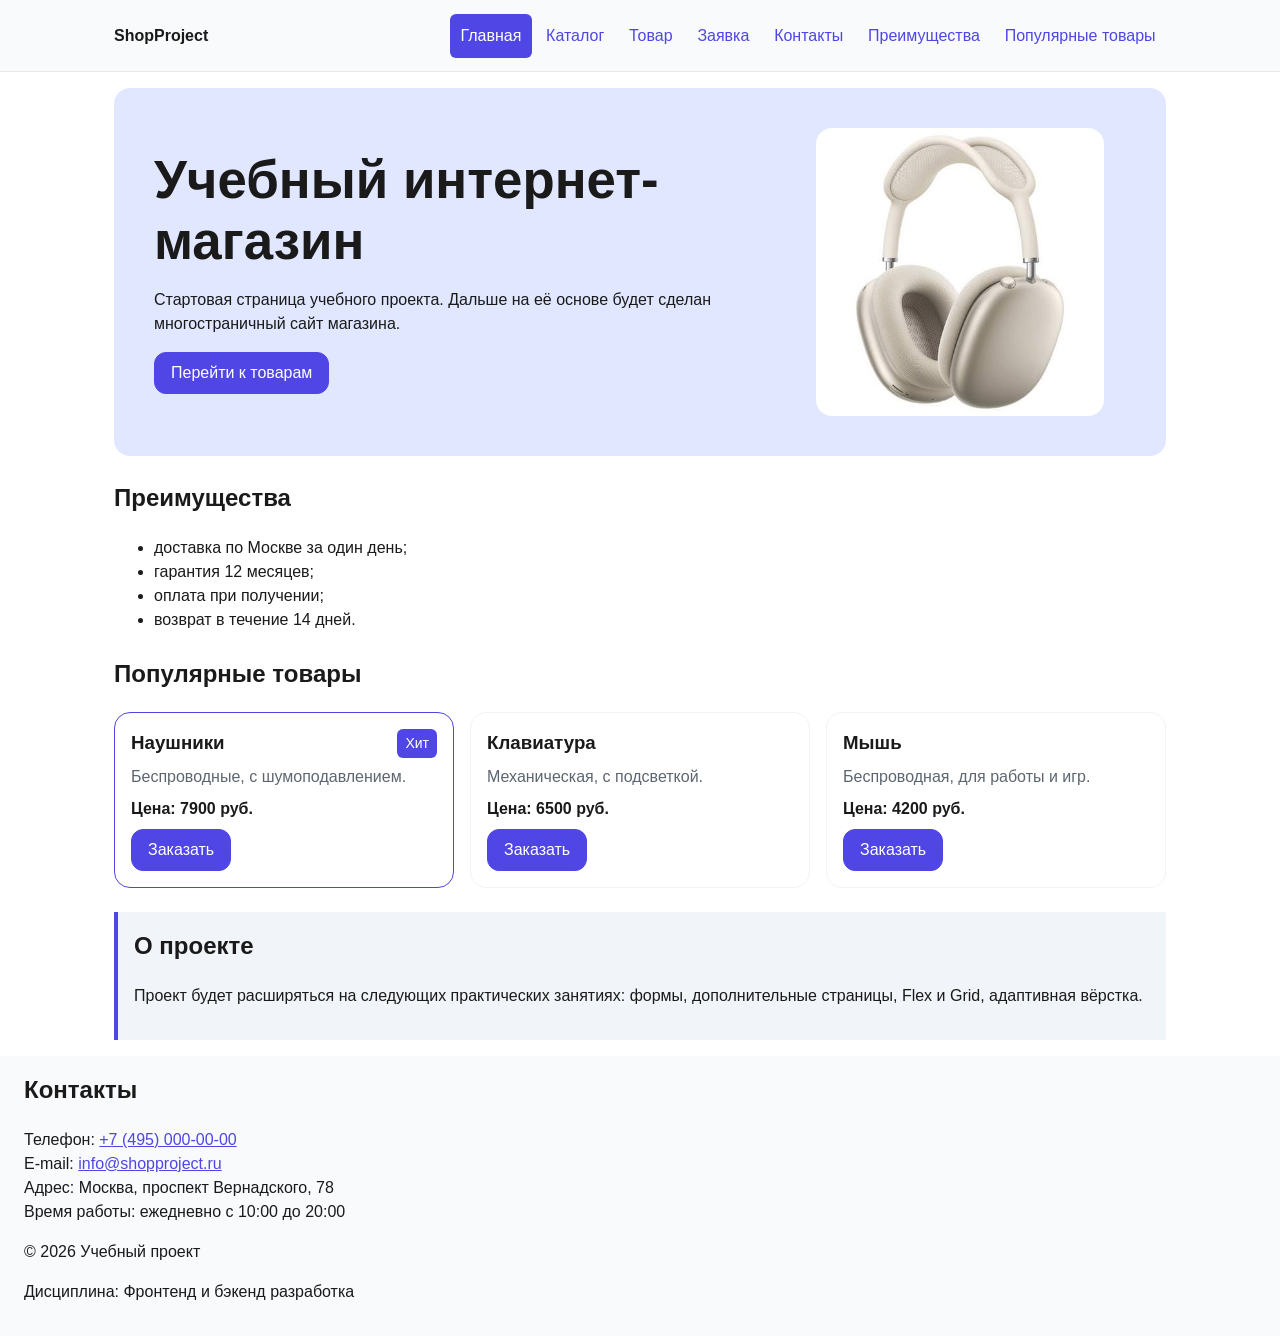
==== commit bded9992: "feat: complete ShopProject practices 12–15 for KR4" ====
--- a/index.html
+++ b/index.html
@@ -1,25 +1,13 @@
 <!DOCTYPE html>
 <html lang="ru">
 <head>
-
-  <meta property="og:type" content="website">
-  <meta property="og:title" content="Учебный интернет-магазин">
-  <meta property="og:description" content="Учебный frontend-проект интернет-магазина.">
-  <meta property="og:image" content="https://username.github.io/kr1-html-css-shop/images/preview.jpg">
-
-  <meta charset="UTF-8">
-  <meta name="viewport" content="width=device-width, initial-scale=1.0">
-  <title>Каталог товаров</title>
-  <link rel="stylesheet" href="css/style.css">
-  <script src="js/main.js" defer></script>
-
     <meta charset="UTF-8">
     <meta name="viewport" content="width=device-width, initial-scale=1.0">
     <meta name="description" content="Главная страница учебного интернет-магазина: популярные товары, преимущества и заявка.">
     <title>Главная - Учебный интернет-магазин</title>
     <link rel="stylesheet" href="css/style.css">
+    <link rel="stylesheet" href="css/responsive.css">
     <script src="js/main.js" defer></script>
-
 </head>
 <body id="top">
 <header class="site-header">
@@ -27,7 +15,7 @@
         <a class="site-header__logo" href="index.html">ShopProject</a>
         <nav class="site-nav" aria-label="Основная навигация">
             <ul class="site-nav__list">
-                <li class="site-nav__item"><a class="site-nav__link site-nav__link--active" href="index.html">Главная</a></li>
+                <li class="site-nav__item"><a class="site-nav__link site-nav__link--active" aria-current="page" href="index.html">Главная</a></li>
                 <li class="site-nav__item"><a class="site-nav__link" href="catalog.html">Каталог</a></li>
                 <li class="site-nav__item"><a class="site-nav__link" href="product.html">Товар</a></li>
                 <li class="site-nav__item"><a class="site-nav__link" href="order.html">Заявка</a></li>
@@ -41,12 +29,18 @@
 
 <main class="page">
     <section class="hero">
+        <div>
         <h1 class="hero__title">Учебный интернет-магазин</h1>
         <p class="hero__text">
             Стартовая страница учебного проекта. Дальше на её основе
             будет сделан многостраничный сайт магазина.
         </p>
         <a class="button button--primary hero__button" href="#popular">Перейти к товарам</a>
+        </div>
+        <picture>
+            <source media="(min-width: 768px)" srcset="images/images-10.jpeg">
+            <img class="hero__image" src="images/images-10-240.jpeg" width="240" height="240" alt="">
+        </picture>
     </section>
 
     <section class="advantages" id="advantages">
@@ -90,13 +84,11 @@
                     Заказать
                 </button>
             </article>
-    
-        </div>
-
+        </div>
     </section>
 
-    <p class="success-message" id="success-message" hidden>
-        Форма успешно отправлена!
+    <p class="success-message" id="success-message" role="status" hidden>
+        Учебная заявка проверена. Данные остались в браузере.
     </p>
 
     <aside class="about">
@@ -120,93 +112,91 @@
     <p class="site-footer__text">Дисциплина: Фронтенд и бэкенд разработка</p>
 </footer>
 
-<a class="scroll-top" href="#top" title="Наверх">Наверх</a>
-
+<!-- УЛУЧШЕННОЕ МОДАЛЬНОЕ ОКНО С ИКОНКАМИ -->
 <dialog class="order-dialog" id="order-dialog" aria-labelledby="order-dialog-title">
-    <h2 class="order-dialog__title" id="order-dialog-title">Оформление заявки</h2>
+    <button class="order-dialog__close" type="button" id="close-order-dialog-icon" aria-label="Закрыть окно">&times;</button>
+
+    <div class="order-dialog__header">
+        <div class="order-dialog__icon-badge">
+            <svg aria-hidden="true" width="24" height="24" viewBox="0 0 24 24" fill="none" stroke="currentColor" stroke-width="2" stroke-linecap="round" stroke-linejoin="round"><path d="M4 4h16c1.1 0 2 .9 2 2v12c0 1.1-.9 2-2 2H4c-1.1 0-2-.9-2-2V6c0-1.1.9-2 2-2z"></path><polyline points="22,6 12,13 2,6"></polyline></svg>
+        </div>
+        <h2 class="order-dialog__title" id="order-dialog-title">Оформление заявки</h2>
+        <p class="order-dialog__subtitle">Проверьте заполнение заявки. Эта форма не отправляет данные.</p>
+    </div>
+
     <form class="order-form" id="order-form" action="#" method="post" novalidate>
         <input id="selected-product" name="selected-product" type="hidden">
 
         <div class="order-form__field">
             <label class="order-form__label" for="order-name">Имя</label>
-            <input
-                class="order-form__input"
-                id="order-name"
-                name="name"
-                type="text"
-                placeholder="Введите ваше имя"
-                minlength="2"
-                autocomplete="given-name"
-                required
-            >
+            <div class="order-form__input-wrapper">
+                <svg aria-hidden="true" class="order-form__icon" width="18" height="18" viewBox="0 0 24 24" fill="none" stroke="currentColor" stroke-width="2" stroke-linecap="round" stroke-linejoin="round"><path d="M20 21v-2a4 4 0 0 0-4-4H8a4 4 0 0 0-4 4v2"></path><circle cx="12" cy="7" r="4"></circle></svg>
+                <input class="order-form__input" id="order-name" name="name" type="text" placeholder="Введите ваше имя" minlength="2" autocomplete="given-name" required>
+            </div>
         </div>
 
         <div class="order-form__field">
             <label class="order-form__label" for="order-email">E-mail</label>
-            <input
-                class="order-form__input"
-                id="order-email"
-                name="email"
-                type="email"
-                placeholder="example@mail.ru"
-                autocomplete="email"
-                required
-            >
+            <div class="order-form__input-wrapper">
+                <svg aria-hidden="true" class="order-form__icon" width="18" height="18" viewBox="0 0 24 24" fill="none" stroke="currentColor" stroke-width="2" stroke-linecap="round" stroke-linejoin="round"><path d="M4 4h16c1.1 0 2 .9 2 2v12c0 1.1-.9 2-2 2H4c-1.1 0-2-.9-2-2V6c0-1.1.9-2 2-2z"></path><polyline points="22,6 12,13 2,6"></polyline></svg>
+                <input class="order-form__input" id="order-email" name="email" type="email" placeholder="example@mail.ru" autocomplete="email" required>
+            </div>
         </div>
 
         <div class="order-form__field">
             <label class="order-form__label" for="order-phone">Телефон</label>
-            <input
-                class="order-form__input"
-                id="order-phone"
-                name="phone"
-                type="tel"
-                inputmode="tel"
-                placeholder="+7 (900) 000-00-00"
-                pattern="^\+7 \(\d{3}\) \d{3}-\d{2}-\d{2}$"
-                required
-            >
+            <div class="order-form__input-wrapper">
+                <svg aria-hidden="true" class="order-form__icon" width="18" height="18" viewBox="0 0 24 24" fill="none" stroke="currentColor" stroke-width="2" stroke-linecap="round" stroke-linejoin="round"><path d="M22 16.92v3a2 2 0 0 1-2.18 2 19.79 19.79 0 0 1-8.63-3.07 19.5 19.5 0 0 1-6-6 19.79 19.79 0 0 1-3.07-8.67A2 2 0 0 1 4.11 2h3a2 2 0 0 1 2 1.72 12.84 12.84 0 0 0 .7 2.81 2 2 0 0 1-.45 2.11L8.09 9.91a16 16 0 0 0 6 6l1.27-1.27a2 2 0 0 1 2.11-.45 12.84 12.84 0 0 0 2.81.7A2 2 0 0 1 22 16.92z"></path></svg>
+                <input class="order-form__input" id="order-phone" name="phone" type="tel" inputmode="tel" placeholder="+7 (900) 000-00-00" pattern="^\+7 \(\d{3}\) \d{3}-\d{2}-\d{2}$" required>
+            </div>
             <small class="order-form__hint">Формат: +7 (900) 000-00-00</small>
         </div>
 
         <div class="order-form__field">
             <label class="order-form__label" for="order-date">Дата связи</label>
-            <input class="order-form__input" id="order-date" name="date" type="date">
+            <div class="order-form__input-wrapper">
+                <svg aria-hidden="true" class="order-form__icon" width="18" height="18" viewBox="0 0 24 24" fill="none" stroke="currentColor" stroke-width="2" stroke-linecap="round" stroke-linejoin="round"><rect x="3" y="4" width="18" height="18" rx="2" ry="2"></rect><line x1="16" y1="2" x2="16" y2="6"></line><line x1="8" y1="2" x2="8" y2="6"></line><line x1="3" y1="10" x2="21" y2="10"></line></svg>
+                <input class="order-form__input" id="order-date" name="date" type="date">
+            </div>
         </div>
 
         <div class="order-form__field">
             <label class="order-form__label" for="order-topic">Тема заявки</label>
-            <select class="order-form__select" id="order-topic" name="topic" required>
-                <option value="">Выберите тему</option>
-                <option value="product">Заказ товара</option>
-                <option value="consultation">Консультация</option>
-                <option value="delivery">Доставка</option>
-            </select>
+            <div class="order-form__input-wrapper">
+                <svg aria-hidden="true" class="order-form__icon" width="18" height="18" viewBox="0 0 24 24" fill="none" stroke="currentColor" stroke-width="2" stroke-linecap="round" stroke-linejoin="round"><path d="M21 15a2 2 0 0 1-2 2H7l-4 4V5a2 2 0 0 1 2-2h14a2 2 0 0 1 2 2z"></path></svg>
+                <select class="order-form__select" id="order-topic" name="topic" required>
+                    <option value="">Выберите тему</option>
+                    <option value="product">Заказ товара</option>
+                    <option value="consultation">Консультация</option>
+                    <option value="delivery">Доставка</option>
+                </select>
+            </div>
         </div>
 
         <div class="order-form__field">
             <label class="order-form__label" for="order-comment">Комментарий</label>
-            <textarea
-                class="order-form__textarea"
-                id="order-comment"
-                name="comment"
-                rows="4"
-                placeholder="Укажите дополнительную информацию"
-            ></textarea>
+            <div class="order-form__input-wrapper">
+                <svg aria-hidden="true" class="order-form__icon order-form__icon--textarea" width="18" height="18" viewBox="0 0 24 24" fill="none" stroke="currentColor" stroke-width="2" stroke-linecap="round" stroke-linejoin="round"><path d="M21 15a2 2 0 0 1-2 2H7l-4 4V5a2 2 0 0 1 2-2h14a2 2 0 0 1 2 2z"></path></svg>
+                <textarea class="order-form__textarea" id="order-comment" name="comment" rows="3" placeholder="Укажите дополнительную информацию"></textarea>
+            </div>
         </div>
 
         <div class="order-form__field order-form__field--checkbox">
-            <label class="order-form__label">
+            <label class="order-form__label order-form__label--checkbox">
                 <input class="order-form__checkbox" id="order-agreement" name="agreement" type="checkbox" required>
-                Я согласен на обработку данных
+                <span>Я согласен на обработку данных</span>
             </label>
         </div>
 
         <div class="order-form__actions">
-            <button class="button button--secondary" type="button" id="close-order-dialog">Закрыть</button>
-            <button class="button button--primary" type="submit">Отправить заявку</button>
+            <button class="button button--primary order-form__submit" type="submit">
+                Отправить заявку
+                <svg aria-hidden="true" width="18" height="18" viewBox="0 0 24 24" fill="none" stroke="currentColor" stroke-width="2" stroke-linecap="round" stroke-linejoin="round" style="margin-left: 8px;"><line x1="22" y1="2" x2="11" y2="13"></line><polygon points="22 2 15 22 11 13 2 9 22 2"></polygon></svg>
+            </button>
         </div>
     </form>
 </dialog>
+
+<a href="#top" class="scroll-to-top" aria-label="Наверх">↑</a>
 </body>
-</html>+</html>
--- a/css/style.css
+++ b/css/style.css
@@ -1,35 +1,45 @@
-/* ===============================
-   1. Переменные проекта
-   =============================== */
 :root {
-    --color-bg: #ffffff;
-    --color-text: #222222;
-    --color-muted: #666666;
-    --color-primary: #0057b8;
-    --color-primary-dark: #003f86;
-    --color-border: #cccccc;
-    --color-border-light: #dddddd;
-    --color-surface: #f2f2f2;
-    --color-surface-alt: #f7f7f7;
-    --color-surface-accent: #eef5ff;
-    --color-danger: #b00020;
-    --color-success: #168a2f;
-    --color-success-bg: #eefaf0;
-    --color-white: #ffffff;
-
-    --space-xs: 4px;
-    --space-sm: 8px;
-    --space-md: 16px;
-    --space-lg: 24px;
-    --space-xl: 32px;
-
-    --radius-sm: 4px;
-    --radius-md: 6px;
-    --radius-lg: 8px;
-
-    --container-width: 1100px;
-    --z-badge: 1;
-    --z-scroll-top: 10;
+  /* --- Цвета (Новая концепция) --- */
+  --color-bg: #ffffff;
+  --color-text: #1a1a1a;          /* Сделали чуть мягче, чем чисто черный */
+  --color-muted: #5d6670;
+
+  --color-primary: #4f46e5;       /* Насыщенный фиолетово-синий (Indigo) */
+  --color-primary-dark: #3730a3;  /* Темный оттенок для :hover */
+
+  --color-border: #e5e7eb;
+  --color-border-light: #f3f4f6;
+  --color-surface: #f8fafc;       /* Очень светлый серо-голубой для фона секций */
+  --color-surface-alt: #f1f5f9;
+  --color-surface-accent: #e0e7ff; /* Светло-фиолетовый акцент */
+
+  --color-danger: #b42330;        /* Современный красный */
+  --color-success: #087452;       /* Приятный зеленый */
+  --color-accent: #f59e0b;        /* Золотистый/оранжевый */
+  --color-success-bg: #ecfdf5;
+  --color-white: #ffffff;
+
+  /* --- Отступы --- */
+  --space-xs: 4px;
+  --space-sm: 8px;
+  --space-md: 16px;
+  --space-lg: 24px;
+  --space-xl: 32px;
+
+  /* --- Скругления (Сделаем их больше для современного вида) --- */
+  --radius-sm: 6px;
+  --radius-md: 12px;
+  --radius-lg: 16px;
+
+  /* --- Размеры --- */
+  --container-width: 1100px;
+  --header-height: 88px;
+
+  /* --- Z-index (Слои) --- */
+  --z-badge: 1;
+  --z-scroll-top: 10;
+  --z-site-header: 30;
+  --z-modal: 100; /* Добавили слой для модального окна */
 }
 
 /* ===============================
@@ -41,10 +51,12 @@
 
 html {
     scroll-behavior: smooth;
+    scroll-padding-top: var(--header-height);
 }
 
 body {
     margin: 0;
+    padding-top: var(--header-height);
     font-family: Arial, sans-serif;
     line-height: 1.5;
     color: var(--color-text);
@@ -123,18 +135,30 @@
    4. Шапка и навигация
    =============================== */
 .site-header {
+    position: fixed;
+    top: 0;
+    right: 0;
+    left: 0;
+    z-index: var(--z-site-header);
+    height: var(--header-height);
     background-color: var(--color-surface);
 }
 
 .site-header__inner {
     display: flex;
-    flex-wrap: wrap;
+    flex-wrap: nowrap;
     justify-content: space-between;
     align-items: center;
     gap: var(--space-md);
     max-width: var(--container-width);
+    height: 100%;
     margin: 0 auto;
-    padding: var(--space-lg);
+    padding: 0 var(--space-lg);
+}
+
+.site-nav {
+    min-width: 0;
+    overflow-x: auto;
 }
 
 .site-header__logo {
@@ -145,7 +169,7 @@
 
 .site-nav__list {
     display: flex;
-    flex-wrap: wrap;
+    flex-wrap: nowrap;
     align-items: center;
     gap: var(--space-xs);
     margin: 0;
@@ -155,6 +179,7 @@
 
 .site-nav__link {
     display: inline-block;
+    white-space: nowrap;
     padding: var(--space-sm) var(--space-md);
     border-radius: var(--radius-sm);
     text-decoration: none;
@@ -234,7 +259,7 @@
    =============================== */
 .products-grid {
     display: grid;
-    grid-template-columns: repeat(auto-fit, minmax(240px, 1fr));
+    grid-template-columns: repeat(auto-fit, minmax(min(240px, 100%), 1fr));
     gap: var(--space-lg);
 }
 
@@ -268,6 +293,20 @@
     background-color: var(--color-danger);
 }
 
+.product-card__badge--new {
+    background-color: var(--color-success);
+}
+
+.product-card__badge--recommended {
+    color: var(--color-text);
+    background-color: var(--color-accent);
+}
+
+.product-card__badge--muted {
+    color: var(--color-text);
+    background-color: var(--color-border-light);
+}
+
 .product-card--featured {
     border-color: var(--color-primary);
 }
@@ -278,6 +317,28 @@
 
 .product-card--discount .product-card__price {
     color: var(--color-danger);
+}
+
+.product-card--new {
+    border-color: var(--color-success);
+}
+
+.product-card--new .product-card__price {
+    color: var(--color-success);
+}
+
+.product-card--recommended {
+    border-color: var(--color-accent);
+    box-shadow: 0 2px 8px rgba(0, 0, 0, 0.08);
+}
+
+.product-card--out-of-stock {
+    background-color: var(--color-surface-alt);
+}
+
+.product-card--out-of-stock .product-card__title,
+.product-card--out-of-stock .product-card__price {
+    color: var(--color-muted);
 }
 
 .product-card__title,
@@ -320,7 +381,7 @@
 
 .product__layout {
     display: grid;
-    grid-template-columns: minmax(240px, 1fr) 1fr;
+    grid-template-columns: repeat(auto-fit, minmax(min(260px, 100%), 1fr));
     gap: var(--space-lg);
     align-items: start;
 }
@@ -354,8 +415,13 @@
     color: var(--color-success);
 }
 
+.product-specs {
+    overflow-x: auto;
+}
+
 .product-table {
     width: 100%;
+    min-width: 280px;
     border-collapse: collapse;
 }
 
@@ -389,7 +455,7 @@
    =============================== */
 .catalog-layout {
     display: grid;
-    grid-template-columns: 260px 1fr;
+    grid-template-columns: minmax(0, 260px) 1fr;
     grid-template-areas: "filters products";
     gap: var(--space-lg);
     margin-bottom: var(--space-lg);
@@ -401,6 +467,11 @@
     border: 1px solid var(--color-border-light);
     border-radius: var(--radius-lg);
     background-color: var(--color-surface-alt);
+    position: sticky;
+    top: 100px; /* Отступ от верха, чтобы не перекрывалось фиксированным баром */
+    align-self: start;
+
+
 }
 
 .catalog-products {
@@ -431,6 +502,21 @@
 .catalog-filters__label {
     display: block;
     margin-bottom: var(--space-sm);
+}
+
+.catalog-filters__actions {
+    display: flex;
+    flex-wrap: wrap;
+    gap: var(--space-sm);
+}
+
+.catalog-products__status {
+    margin: 0 0 var(--space-md);
+    color: var(--color-muted);
+}
+
+.product-card--hidden {
+    display: none;
 }
 
 .catalog-filters__input {
@@ -566,4 +652,430 @@
     padding: var(--space-md);
     border-left: 4px solid var(--color-success);
     background-color: var(--color-success-bg);
-}+}
+.scroll-to-top {
+    position: fixed;
+    bottom: 30px;
+    right: 30px;
+    width: 50px;
+    height: 50px;
+    background-color: var(--color-primary);
+    color: var(--color-white);
+    border-radius: 50%;
+    display: flex;
+    justify-content: center;
+    align-items: center;
+    font-size: 24px;
+    text-decoration: none;
+    box-shadow: 0 4px 12px rgba(0,0,0,0.3);
+    z-index: 999;
+    transition: opacity 0.3s, transform 0.3s;
+
+    /* Скрываем по умолчанию */
+    opacity: 0;
+    pointer-events: none;
+    transform: translateY(20px);
+}
+
+/* Класс для появления */
+.scroll-to-top.visible {
+    opacity: 1;
+    pointer-events: auto;
+    transform: translateY(0);
+}
+/* --- Стили для бейджа "Хит продаж" --- */
+.product__header {
+    display: flex;
+    align-items: center;
+    gap: var(--space-md, 16px);
+    margin-bottom: var(--space-md, 16px);
+}
+
+.product__title {
+    margin: 0; /* Убираем стандартный отступ, так как используется flex */
+}
+
+.product__badge {
+    background-color: var(--color-danger, #ef4444); /* Красный цвет опасности/скидки */
+    color: var(--color-white, #ffffff);
+    padding: 4px 12px;
+    border-radius: var(--radius-sm, 6px);
+    font-size: 14px;
+    font-weight: 700;
+    text-transform: uppercase;
+    letter-spacing: 0.5px;
+    /* Позиционирование, если захочешь навесить absolute на картинку (по желанию) */
+    /* position: absolute; top: 20px; left: 20px; */
+}
+
+/* --- Стили для FAQ --- */
+.faq-section {
+    margin-top: var(--space-xl, 32px);
+    margin-bottom: var(--space-xl, 32px);
+}
+
+.faq-list {
+    display: flex;
+    flex-direction: column;
+    gap: var(--space-sm, 8px);
+}
+
+.faq-item {
+    background-color: var(--color-surface, #f8fafc);
+    border: 1px solid var(--color-border, #e5e7eb);
+    border-radius: var(--radius-sm, 6px);
+    padding: var(--space-md, 16px);
+}
+
+.faq-item__question {
+    font-weight: 700;
+    cursor: pointer;
+    color: var(--color-primary, #4f46e5);
+    outline: none;
+}
+
+.faq-item__question:hover {
+    color: var(--color-primary-dark, #3730a3);
+}
+
+.faq-item__answer {
+    margin-top: var(--space-sm, 8px);
+    color: var(--color-text, #1a1a1a);
+    font-size: 15px;
+    line-height: 1.5;
+}
+/* --- Стили для формы отзывов --- */
+.review-form-wrapper {
+    margin-top: var(--space-xl, 32px);
+    background-color: var(--color-surface, #f8fafc);
+    padding: var(--space-lg, 24px);
+    border-radius: var(--radius-md, 12px);
+    border: 1px solid var(--color-border, #e5e7eb);
+}
+
+.review-form__title {
+    margin-top: 0;
+    margin-bottom: var(--space-md, 16px);
+    font-size: 20px;
+    color: var(--color-text, #1a1a1a);
+}
+
+.review-form {
+    display: grid;
+    gap: var(--space-md, 16px);
+    max-width: 600px; /* Форма не будет растягиваться на весь экран */
+}
+
+.review-form__field {
+    display: flex;
+    flex-direction: column;
+    gap: var(--space-xs, 4px);
+}
+
+.review-form__label {
+    font-weight: 600;
+    font-size: 14px;
+    color: var(--color-text, #1a1a1a);
+}
+
+.review-form__input,
+.review-form__select,
+.review-form__textarea {
+    width: 100%;
+    padding: 10px 12px;
+    border: 1px solid var(--color-border, #e5e7eb);
+    border-radius: var(--radius-sm, 6px);
+    font-family: inherit;
+    font-size: 15px;
+    background-color: var(--color-white, #ffffff);
+    transition: border-color 0.3s ease, box-shadow 0.3s ease;
+}
+
+.review-form__input:focus,
+.review-form__select:focus,
+.review-form__textarea:focus {
+    outline: none;
+    border-color: var(--color-primary, #4f46e5);
+    box-shadow: 0 0 0 3px var(--color-surface-accent, #e0e7ff);
+}
+
+.review-form__textarea {
+    resize: vertical; /* Позволяет менять высоту только по вертикали */
+}
+
+.review-form__submit {
+    justify-self: start; /* Кнопка прижимается к левому краю */
+    margin-top: var(--space-sm, 8px);
+}
+/* --- ИСПРАВЛЕННОЕ МОДАЛЬНОЕ ОКНО --- */
+.order-dialog {
+    width: 100%;
+    max-width: 500px;
+    /* Устанавливаем максимальную высоту, чтобы окно не вылезало за экран */
+    max-height: 90vh;
+
+    padding: var(--space-xl, 32px);
+    border: none;
+    border-radius: var(--radius-lg, 16px);
+    background-color: var(--color-bg, #ffffff);
+    box-shadow: 0 20px 40px rgba(0, 0, 0, 0.2);
+
+    /* Браузер сам центрирует <dialog> при вызове showModal()!
+       Не нужно использовать position: fixed и transform. */
+
+    /* Включаем прокрутку, если форма не влезает по высоте */
+    overflow-y: auto;
+
+    /* Анимация появления */
+    opacity: 0;
+    transform: scale(0.95);
+    transition: opacity 0.3s ease, transform 0.3s ease, overlay 0.3s ease allow-discrete, display 0.3s ease allow-discrete;
+}
+
+.order-dialog[open] {
+    opacity: 1;
+    transform: scale(1);
+}
+
+/* Красивое затемнение фона */
+.order-dialog::backdrop {
+    background-color: rgba(17, 24, 39, 0.6);
+    backdrop-filter: blur(4px);
+}
+
+/* Кнопка-крестик */
+.order-dialog__close {
+    position: absolute;
+    top: 16px;
+    right: 16px;
+    width: 32px;
+    height: 32px;
+    display: flex;
+    align-items: center;
+    justify-content: center;
+    background-color: var(--color-surface, #f8fafc);
+    border: none;
+    border-radius: 50%;
+    font-size: 24px;
+    line-height: 1;
+    color: var(--color-muted, #6c757d);
+    cursor: pointer;
+    transition: background-color 0.2s, color 0.2s;
+    z-index: 10; /* Чтобы крестик был поверх полей */
+}
+
+.order-dialog__close:hover {
+    background-color: var(--color-danger, #ef4444);
+    color: var(--color-white, #ffffff);
+}
+/* --- СТИЛЬНОЕ МОДАЛЬНОЕ ОКНО --- */
+
+/* Основное окно */
+.order-dialog {
+    width: 100%;
+    max-width: 520px;
+    max-height: 90vh;
+    padding: 0; /* Убираем отступы, чтобы сделать стильный хедер */
+    border: none;
+    border-radius: var(--radius-lg, 16px);
+    background-color: var(--color-bg, #ffffff);
+    box-shadow: 0 25px 50px -12px rgba(0, 0, 0, 0.25);
+    overflow-y: auto;
+
+    /* Анимация */
+    opacity: 0;
+    transform: scale(0.95) translateY(10px);
+    transition: opacity 0.3s cubic-bezier(0.16, 1, 0.3, 1), transform 0.3s cubic-bezier(0.16, 1, 0.3, 1), overlay 0.3s ease allow-discrete, display 0.3s ease allow-discrete;
+}
+
+.order-dialog[open] {
+    opacity: 1;
+    transform: scale(1) translateY(0);
+}
+
+/* Затемнение и размытие фона */
+.order-dialog::backdrop {
+    background-color: rgba(15, 23, 42, 0.6);
+    backdrop-filter: blur(8px);
+}
+
+/* Хедер модалки (цветная шапка) */
+.order-dialog__header {
+    background-color: var(--color-surface, #f8fafc);
+    padding: var(--space-xl, 32px) var(--space-xl, 32px) var(--space-lg, 24px);
+    border-bottom: 1px solid var(--color-border, #e5e7eb);
+    border-radius: var(--radius-lg, 16px) var(--radius-lg, 16px) 0 0;
+    text-align: center;
+    position: relative;
+}
+
+/* Иконка над заголовком */
+.order-dialog__icon-badge {
+    width: 48px;
+    height: 48px;
+    background-color: var(--color-primary, #4f46e5);
+    color: white;
+    border-radius: 50%;
+    display: flex;
+    align-items: center;
+    justify-content: center;
+    margin: 0 auto var(--space-md, 16px);
+    box-shadow: 0 4px 12px rgba(79, 70, 229, 0.3);
+}
+
+.order-dialog__title {
+    margin: 0 0 var(--space-xs, 4px);
+    font-size: 24px;
+    font-weight: 700;
+    color: var(--color-text, #1a1a1a);
+}
+
+.order-dialog__subtitle {
+    margin: 0;
+    color: var(--color-muted, #6c757d);
+    font-size: 14px;
+}
+
+/* Кнопка закрытия */
+.order-dialog__close {
+    position: absolute;
+    top: 16px;
+    right: 16px;
+    width: 32px;
+    height: 32px;
+    display: flex;
+    align-items: center;
+    justify-content: center;
+    background-color: transparent;
+    border: none;
+    border-radius: 50%;
+    font-size: 24px;
+    color: var(--color-muted, #6c757d);
+    cursor: pointer;
+    transition: all 0.2s;
+}
+
+.order-dialog__close:hover {
+    background-color: var(--color-danger, #ef4444);
+    color: var(--color-white, #ffffff);
+    transform: rotate(90deg);
+}
+
+/* Форма внутри */
+.order-form {
+    padding: var(--space-xl, 32px);
+    display: flex;
+    flex-direction: column;
+    gap: var(--space-md, 16px);
+}
+
+.order-form__field {
+    display: flex;
+    flex-direction: column;
+    gap: 6px;
+}
+
+.order-form__label {
+    font-size: 14px;
+    font-weight: 600;
+    color: var(--color-text, #1a1a1a);
+}
+
+/* Обертка для инпутов с иконками */
+.order-form__input-wrapper {
+    position: relative;
+    display: flex;
+    align-items: center;
+}
+
+.order-form__icon {
+    position: absolute;
+    left: 14px;
+    color: var(--color-muted, #9ca3af);
+    pointer-events: none; /* Чтобы иконка не мешала кликать по полю */
+    transition: color 0.2s;
+}
+
+/* Поднимаем иконку для textarea чуть выше */
+.order-form__icon--textarea {
+    top: 14px;
+}
+
+/* Сами поля ввода */
+.order-form__input,
+.order-form__select,
+.order-form__textarea {
+    width: 100%;
+    padding: 12px 14px 12px 42px; /* Отступ слева для иконки */
+    border: 1px solid var(--color-border, #e5e7eb);
+    border-radius: var(--radius-sm, 8px);
+    font-family: inherit;
+    font-size: 15px;
+    background-color: var(--color-bg, #ffffff);
+    transition: all 0.2s;
+}
+
+.order-form__textarea {
+    resize: vertical;
+    min-height: 80px;
+}
+
+/* Эффект фокуса (свечение) */
+.order-form__input:focus,
+.order-form__select:focus,
+.order-form__textarea:focus {
+    outline: none;
+    border-color: var(--color-primary, #4f46e5);
+    box-shadow: 0 0 0 4px var(--color-surface-accent, #e0e7ff);
+}
+
+/* Меняем цвет иконки при фокусе на поле */
+.order-form__input-wrapper:focus-within .order-form__icon {
+    color: var(--color-primary, #4f46e5);
+}
+
+/* Чекбокс */
+.order-form__field--checkbox {
+    margin-top: var(--space-xs, 4px);
+}
+
+.order-form__label--checkbox {
+    display: flex;
+    align-items: center;
+    gap: 8px;
+    font-weight: 400;
+    font-size: 14px;
+    cursor: pointer;
+}
+
+.order-form__checkbox {
+    width: 18px;
+    height: 18px;
+    accent-color: var(--color-primary, #4f46e5);
+    cursor: pointer;
+}
+
+/* Кнопка отправки */
+.order-form__actions {
+    margin-top: var(--space-sm, 8px);
+}
+
+.order-form__submit {
+    width: 100%;
+    padding: 14px;
+    font-size: 16px;
+    font-weight: 600;
+    display: flex;
+    align-items: center;
+    justify-content: center;
+    transition: transform 0.2s, box-shadow 0.2s;
+}
+
+.order-form__submit:hover {
+    transform: translateY(-2px);
+    box-shadow: 0 8px 16px rgba(79, 70, 229, 0.3);
+}
+
+.order-form__submit:active {
+    transform: translateY(0);
+}
--- a/css/responsive.css
+++ b/css/responsive.css
@@ -0,0 +1,54 @@
+/* ПР 12. Mobile First: одна колонка по умолчанию, затем планшет и desktop. */
+img { display: block; max-width: 100%; height: auto; }
+picture { display: block; min-width: 0; }
+body { padding-top: 0; }
+html { scroll-padding-top: 1rem; }
+.site-header { position: static; height: auto; border-bottom: 1px solid var(--color-border); }
+.site-header__inner { flex-wrap: wrap; height: auto; padding: .85rem 1rem; row-gap: .5rem; }
+.site-nav { width: 100%; overflow: visible; }
+.site-nav__list { flex-wrap: wrap; }
+.site-nav__link { display: inline-flex; align-items: center; min-height: 44px; padding: .4rem .65rem; white-space: normal; }
+.page, .site-footer { padding: 1rem; }
+.hero { display: grid; gap: 1.25rem; align-items: center; padding: clamp(1rem, 3.4vw, 2.5rem); }
+.hero__title { font-size: clamp(1.85rem, 5vw, 3.3rem); line-height: 1.15; margin-block: 0 .75rem; }
+.hero__button { max-width: 100%; }
+.hero__image { width: 100%; max-width: 18rem; margin-inline: auto; border-radius: var(--radius-lg); }
+.products-grid, .product__layout { grid-template-columns: minmax(0, 1fr); gap: 1rem; }
+.product-card { min-width: 0; }
+.product-card__image { width: 100%; max-height: 13rem; aspect-ratio: 4 / 3; object-fit: contain; }
+.product__image { max-width: 28rem; margin-inline: auto; }
+.product__header { flex-wrap: wrap; }
+.product__title { font-size: clamp(1.65rem, 4vw, 2.4rem); overflow-wrap: anywhere; }
+.catalog-layout { grid-template-columns: minmax(0, 1fr); grid-template-areas: "filters" "products"; gap: 1rem; }
+.catalog-filters { position: static; }
+.catalog-filters__group { min-width: 0; }
+.catalog-filters__actions, .order-form__actions { flex-wrap: wrap; }
+.table-scroll { overflow-x: auto; max-width: 100%; border-radius: var(--radius-sm); }
+.product-table { min-width: 33rem; }
+.table-hint { color: var(--color-muted); font-size: .875rem; margin-block: 0 .5rem; }
+.order-form { display: grid; grid-template-columns: minmax(0, 1fr); padding: 1rem; }
+.order-form__field, .order-form__input-wrapper { min-width: 0; }
+.order-form__input, .order-form__select, .order-form__textarea,
+.review-form__input, .review-form__select, .review-form__textarea,
+.catalog-filters__input { min-height: 44px; max-width: 100%; min-width: 0; font-size: 1rem; }
+.order-form__actions { margin-top: .5rem; }
+.order-dialog { width: min(38rem, calc(100% - 1.5rem)); max-width: none; max-height: calc(100dvh - 1.5rem); }
+.order-dialog__close { width: 44px; height: 44px; }
+.contacts a { overflow-wrap: anywhere; }
+
+@media (min-width: 768px) {
+    .page, .site-header__inner, .site-footer { padding-inline: var(--space-lg); }
+    .hero { grid-template-columns: minmax(0, 1.4fr) minmax(0, .75fr); }
+    .products-grid, .product__layout { grid-template-columns: repeat(2, minmax(0, 1fr)); }
+    .order-form { grid-template-columns: repeat(2, minmax(0, 1fr)); padding: 1.5rem; }
+    .order-form__field:has(textarea), .order-form__field--checkbox, .order-form__actions { grid-column: 1 / -1; }
+}
+@media (min-width: 1024px) {
+    .site-header { position: sticky; top: 0; }
+    .site-header__inner { flex-wrap: nowrap; gap: 1rem; }
+    .site-nav { width: auto; }
+    html { scroll-padding-top: 5rem; }
+    .catalog-layout { grid-template-columns: minmax(13rem, .27fr) minmax(0, 1fr); grid-template-areas: "filters products"; }
+    .catalog-filters { position: sticky; top: 5rem; }
+    .products-grid { grid-template-columns: repeat(3, minmax(0, 1fr)); }
+}
